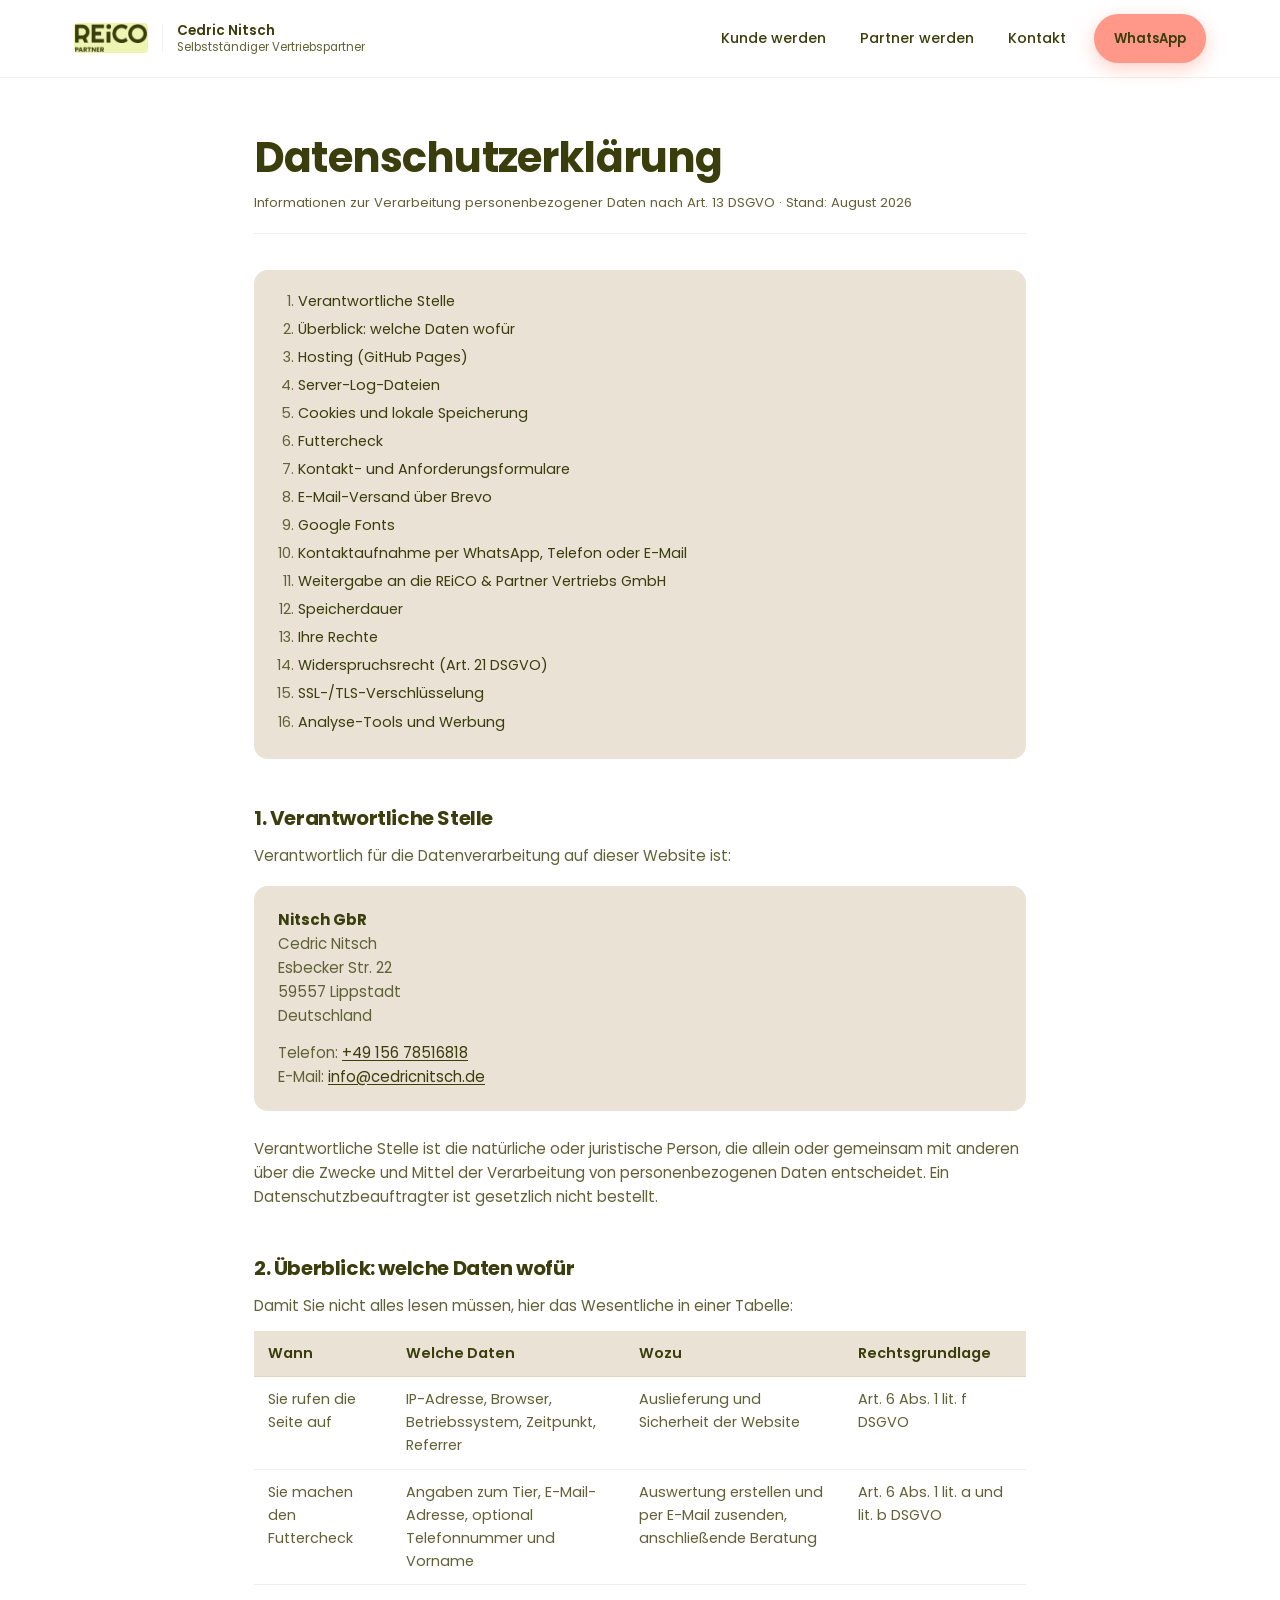
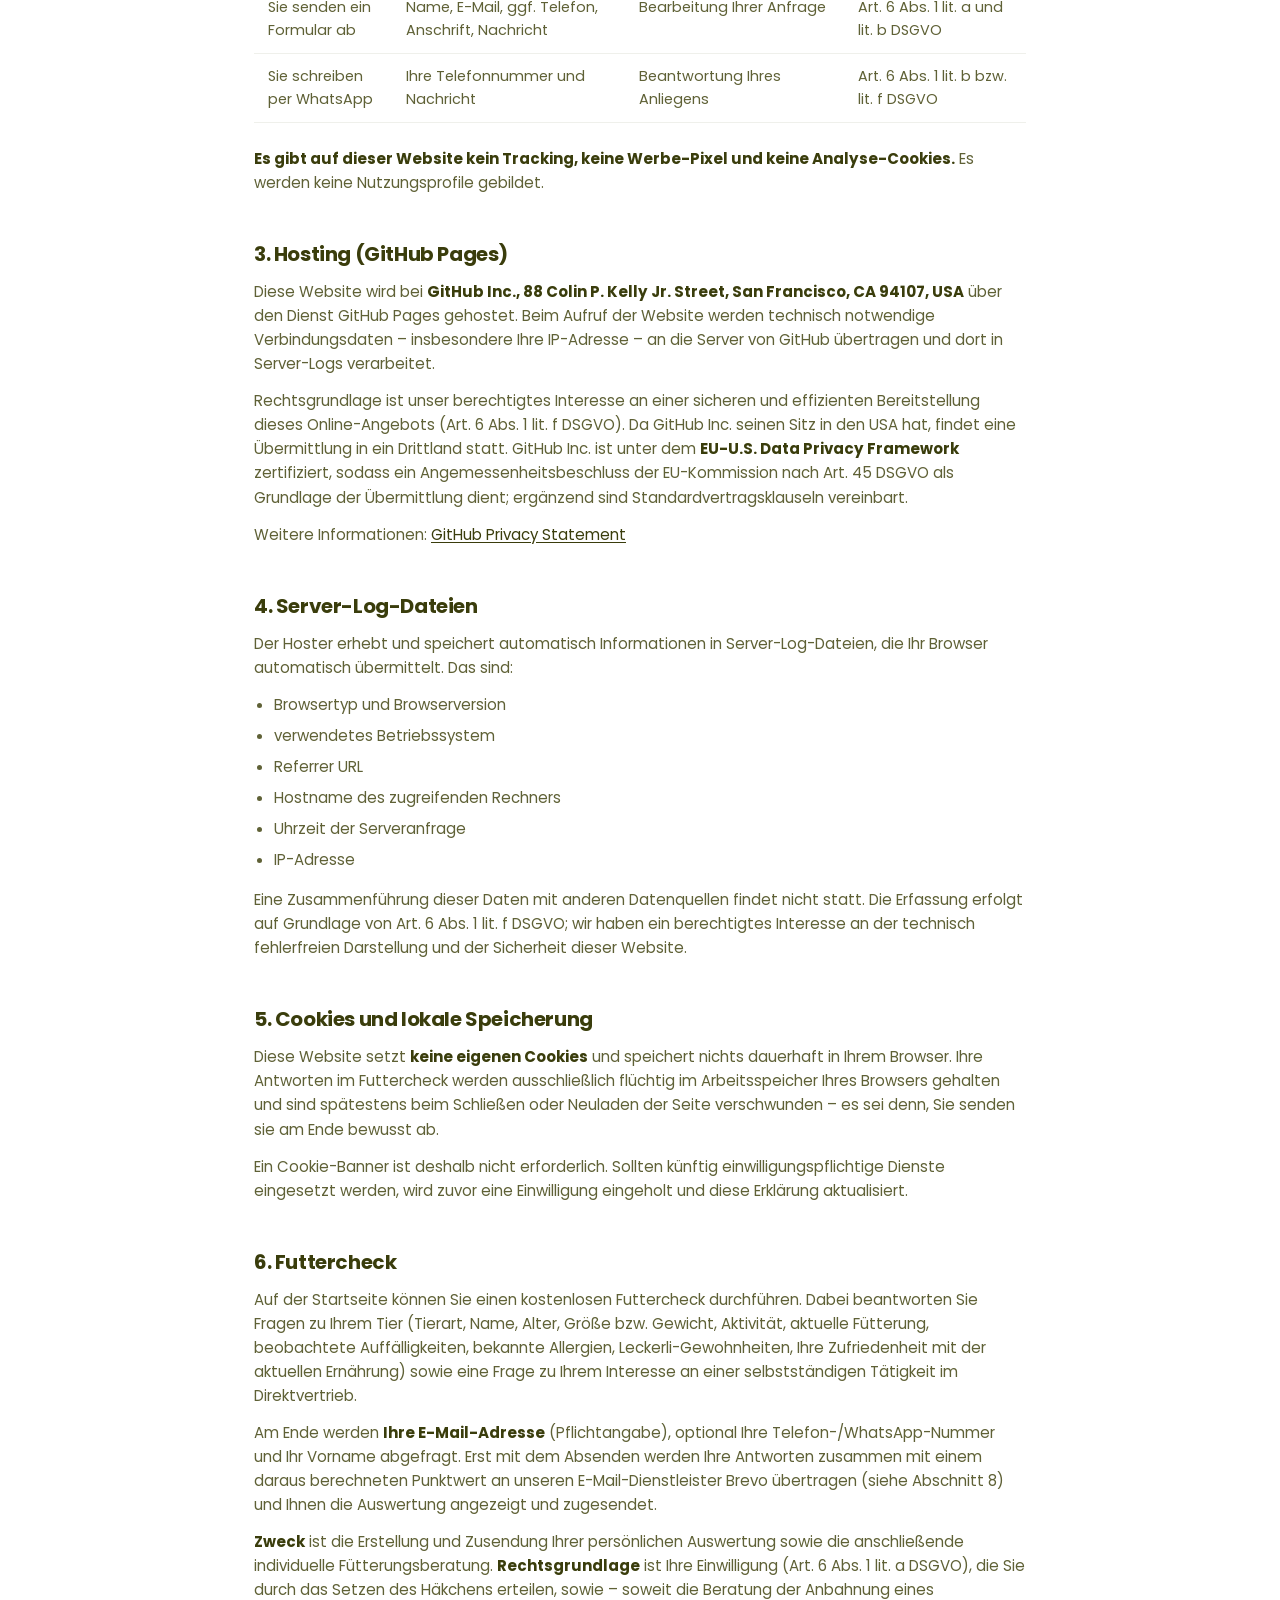
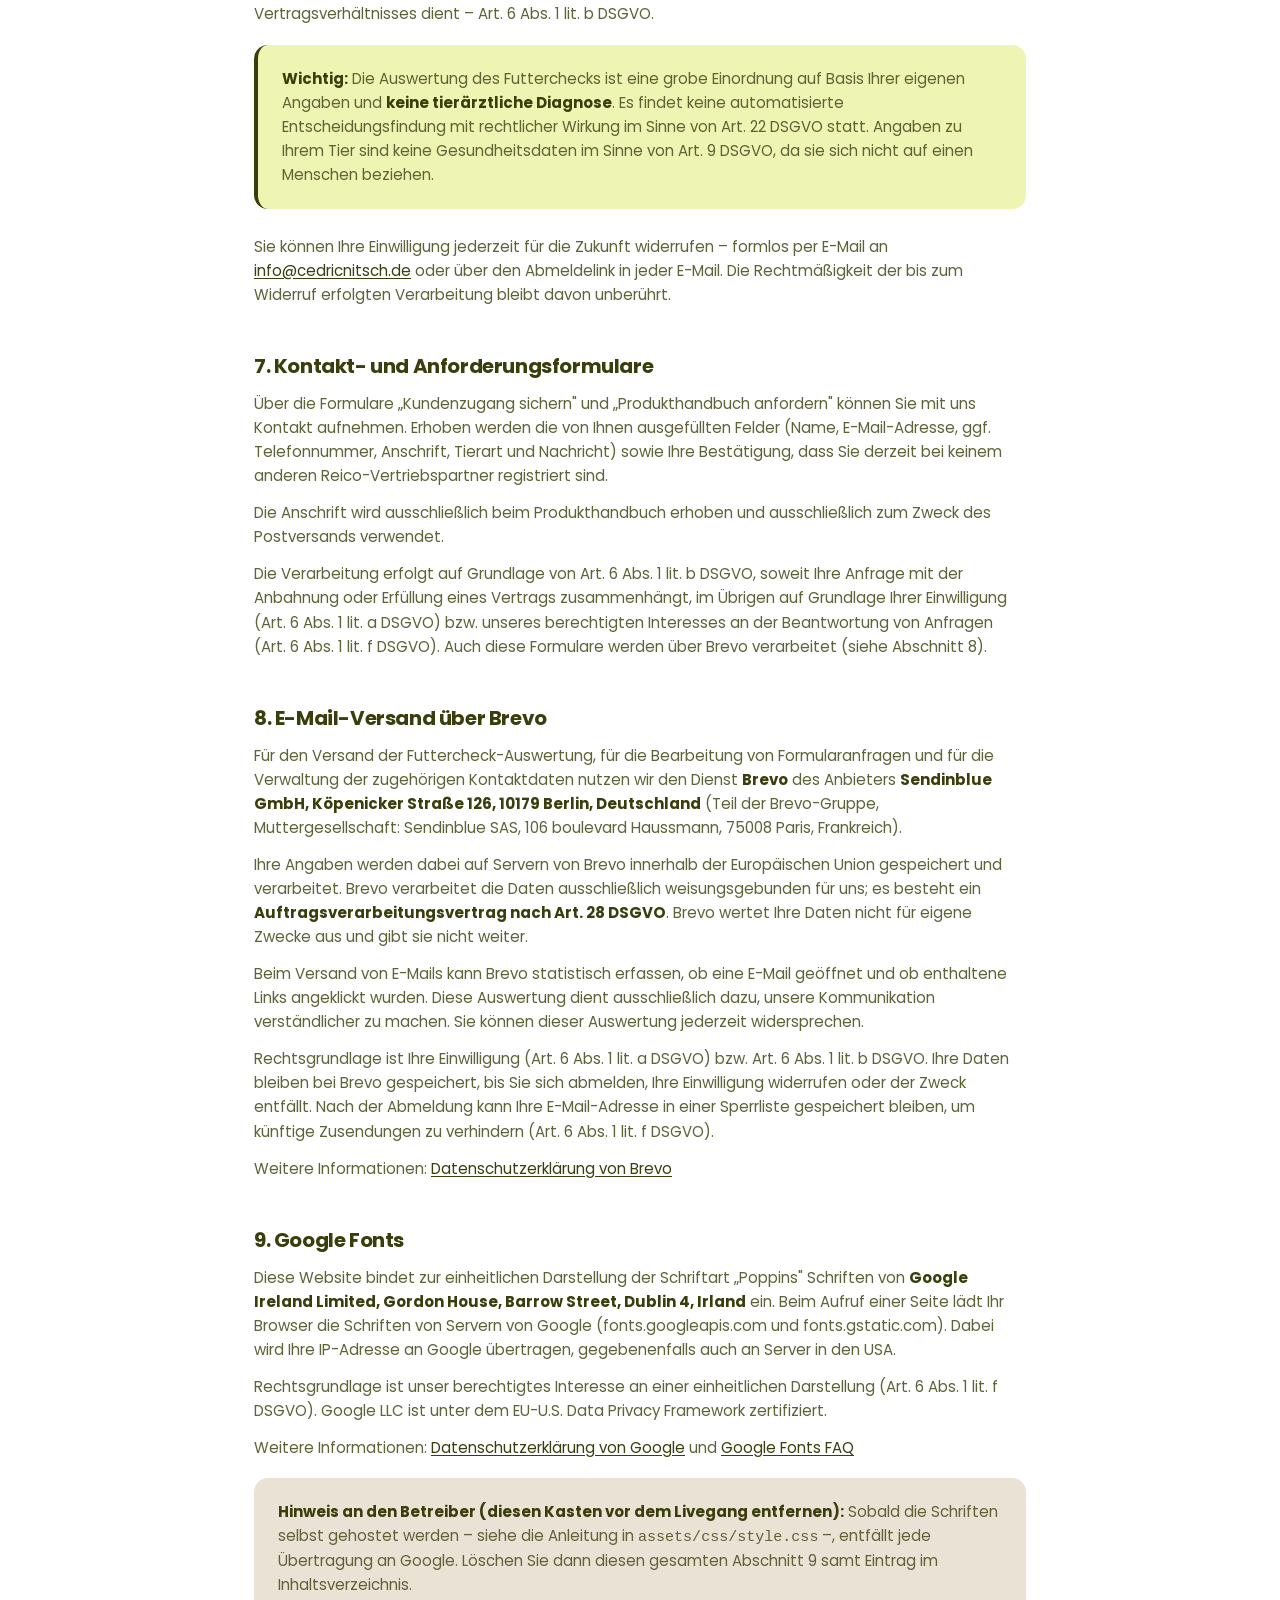
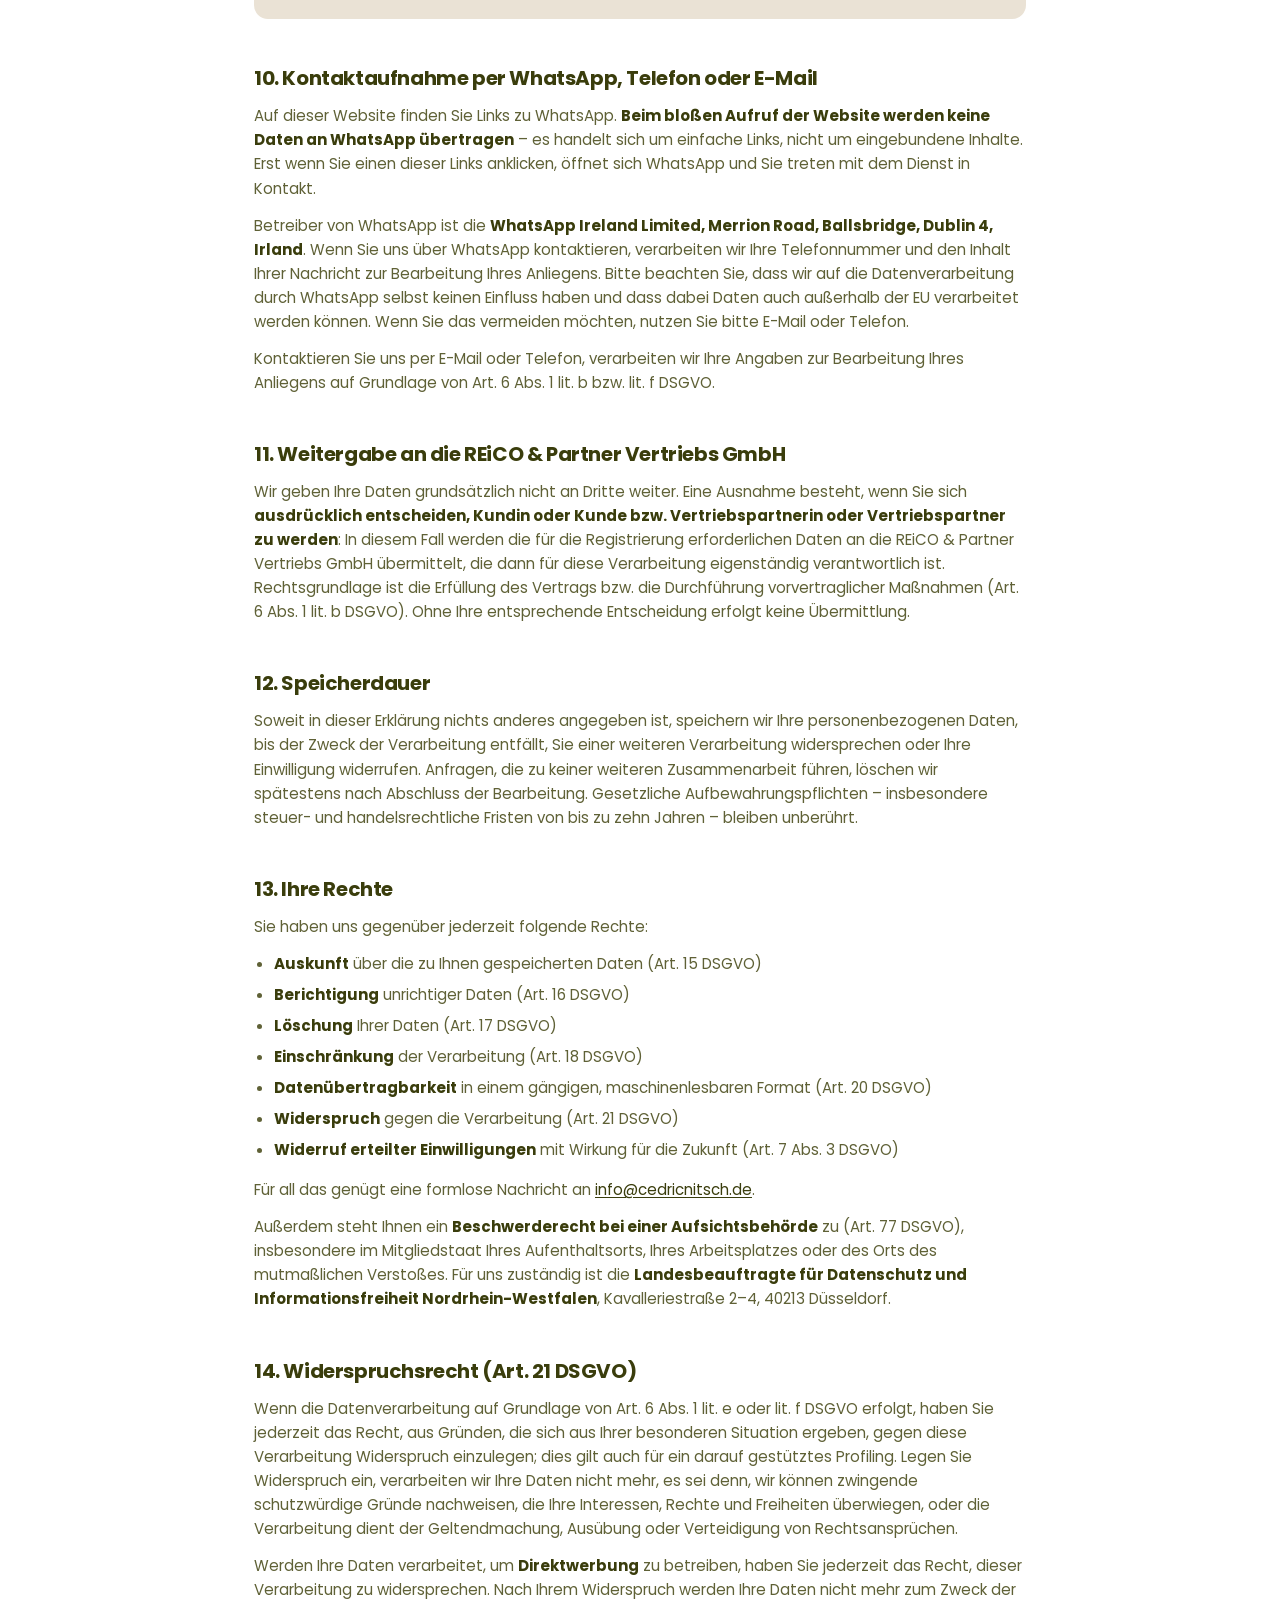
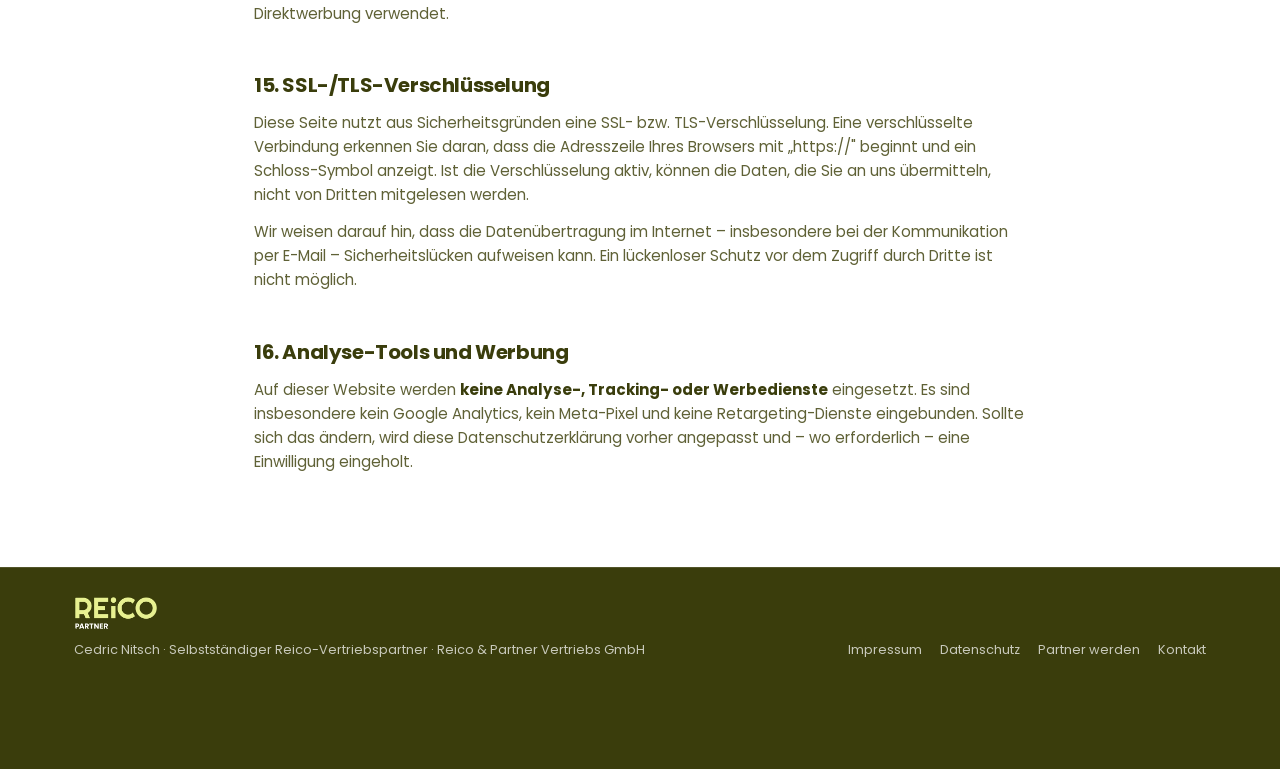
==== datenschutz.html @ c8c74ecc "feat: Website v2 – Rechtsseiten, optimierte Bilder, Barrierefreiheit & SEO - Neue Seiten: impressum." ====
<!DOCTYPE html>
<html lang="de">
<head>
<meta charset="UTF-8">
<meta name="viewport" content="width=device-width, initial-scale=1.0">
<title>Datenschutzerklärung | Cedric Nitsch – Selbstständiger REiCO Vertriebspartner</title>
<meta name="description" content="Datenschutzerklärung nach DSGVO für die Website von Cedric Nitsch, selbstständiger Vertriebspartner der REiCO &amp; Partner Vertriebs GmbH.">
<meta name="robots" content="noindex, follow">

<link rel="preconnect" href="https://fonts.googleapis.com">
<link rel="preconnect" href="https://fonts.gstatic.com" crossorigin>
<link href="https://fonts.googleapis.com/css2?family=Poppins:wght@300;400;500;600;700;800&display=swap" rel="stylesheet">
<link rel="stylesheet" href="assets/css/style.css">
</head>
<body>

<header>
  <div class="header-inner wrap">
    <a class="header-brand" href="./" aria-label="Zur Startseite">
      <picture>
        <source srcset="img/signet-light.webp" type="image/webp">
        <img class="vp-signet-sm" src="img/signet-light.png" width="327" height="132" alt="REiCO Partner">
      </picture>
      <span class="divider"></span>
      <span class="vp-label"><strong>Cedric Nitsch</strong>Selbstständiger Vertriebspartner</span>
    </a>

    <button class="nav-toggle" id="navToggle" aria-label="Menü öffnen" aria-expanded="false" aria-controls="mainNav">
      <span></span><span></span><span></span>
    </button>

    <nav class="main-nav" id="mainNav">
      <a href="index.html#kontakt" class="nav-link">Kunde werden</a>
      <a href="partner.html" class="nav-link">Partner werden</a>
      <a href="index.html#kontakt" class="nav-link">Kontakt</a>
      <a href="https://wa.me/4915678516818" target="_blank" rel="noopener" class="btn btn-primary btn-small nav-cta">WhatsApp</a>
    </nav>
  </div>
</header>

<section class="legal">
  <div class="wrap legal-inner">

    <h1>Datenschutzerklärung</h1>
    <p class="updated">Informationen zur Verarbeitung personenbezogener Daten nach Art. 13 DSGVO · Stand: August 2026</p>

    <div class="legal-toc">
      <ol>
        <li><a href="#dse-1">Verantwortliche Stelle</a></li>
        <li><a href="#dse-2">Überblick: welche Daten wofür</a></li>
        <li><a href="#dse-3">Hosting (GitHub Pages)</a></li>
        <li><a href="#dse-4">Server-Log-Dateien</a></li>
        <li><a href="#dse-5">Cookies und lokale Speicherung</a></li>
        <li><a href="#dse-6">Futtercheck</a></li>
        <li><a href="#dse-7">Kontakt- und Anforderungsformulare</a></li>
        <li><a href="#dse-8">E-Mail-Versand über Brevo</a></li>
        <li><a href="#dse-9">Google Fonts</a></li>
        <li><a href="#dse-10">Kontaktaufnahme per WhatsApp, Telefon oder E-Mail</a></li>
        <li><a href="#dse-11">Weitergabe an die REiCO &amp; Partner Vertriebs GmbH</a></li>
        <li><a href="#dse-12">Speicherdauer</a></li>
        <li><a href="#dse-13">Ihre Rechte</a></li>
        <li><a href="#dse-14">Widerspruchsrecht (Art. 21 DSGVO)</a></li>
        <li><a href="#dse-15">SSL-/TLS-Verschlüsselung</a></li>
        <li><a href="#dse-16">Analyse-Tools und Werbung</a></li>
      </ol>
    </div>

    <h2 id="dse-1">1. Verantwortliche Stelle</h2>
    <p>Verantwortlich für die Datenverarbeitung auf dieser Website ist:</p>
    <div class="legal-box">
      <p>
        <strong>Nitsch GbR</strong><br>
        Cedric Nitsch<br>
        Esbecker Str. 22<br>
        59557 Lippstadt<br>
        Deutschland
      </p>
      <p>
        Telefon: <a href="tel:+4915678516818">+49 156 78516818</a><br>
        E-Mail: <a href="mailto:info@cedricnitsch.de">info@cedricnitsch.de</a>
      </p>
    </div>
    <p>
      Verantwortliche Stelle ist die natürliche oder juristische Person, die allein oder
      gemeinsam mit anderen über die Zwecke und Mittel der Verarbeitung von personenbezogenen
      Daten entscheidet. Ein Datenschutzbeauftragter ist gesetzlich nicht bestellt.
    </p>

    <h2 id="dse-2">2. Überblick: welche Daten wofür</h2>
    <p>Damit Sie nicht alles lesen müssen, hier das Wesentliche in einer Tabelle:</p>
    <table class="legal-table">
      <thead>
        <tr><th>Wann</th><th>Welche Daten</th><th>Wozu</th><th>Rechtsgrundlage</th></tr>
      </thead>
      <tbody>
        <tr>
          <td>Sie rufen die Seite auf</td>
          <td>IP-Adresse, Browser, Betriebssystem, Zeitpunkt, Referrer</td>
          <td>Auslieferung und Sicherheit der Website</td>
          <td>Art. 6 Abs. 1 lit. f DSGVO</td>
        </tr>
        <tr>
          <td>Sie machen den Futtercheck</td>
          <td>Angaben zum Tier, E-Mail-Adresse, optional Telefonnummer und Vorname</td>
          <td>Auswertung erstellen und per E-Mail zusenden, anschließende Beratung</td>
          <td>Art. 6 Abs. 1 lit. a und lit. b DSGVO</td>
        </tr>
        <tr>
          <td>Sie senden ein Formular ab</td>
          <td>Name, E-Mail, ggf. Telefon, Anschrift, Nachricht</td>
          <td>Bearbeitung Ihrer Anfrage</td>
          <td>Art. 6 Abs. 1 lit. a und lit. b DSGVO</td>
        </tr>
        <tr>
          <td>Sie schreiben per WhatsApp</td>
          <td>Ihre Telefonnummer und Nachricht</td>
          <td>Beantwortung Ihres Anliegens</td>
          <td>Art. 6 Abs. 1 lit. b bzw. lit. f DSGVO</td>
        </tr>
      </tbody>
    </table>
    <p>
      <strong>Es gibt auf dieser Website kein Tracking, keine Werbe-Pixel und keine
      Analyse-Cookies.</strong> Es werden keine Nutzungsprofile gebildet.
    </p>

    <h2 id="dse-3">3. Hosting (GitHub Pages)</h2>
    <p>
      Diese Website wird bei <strong>GitHub Inc., 88 Colin P. Kelly Jr. Street, San Francisco,
      CA 94107, USA</strong> über den Dienst GitHub Pages gehostet. Beim Aufruf der Website
      werden technisch notwendige Verbindungsdaten – insbesondere Ihre IP-Adresse – an die
      Server von GitHub übertragen und dort in Server-Logs verarbeitet.
    </p>
    <p>
      Rechtsgrundlage ist unser berechtigtes Interesse an einer sicheren und effizienten
      Bereitstellung dieses Online-Angebots (Art. 6 Abs. 1 lit. f DSGVO). Da GitHub Inc. seinen
      Sitz in den USA hat, findet eine Übermittlung in ein Drittland statt. GitHub Inc. ist unter
      dem <strong>EU-U.S. Data Privacy Framework</strong> zertifiziert, sodass ein
      Angemessenheitsbeschluss der EU-Kommission nach Art. 45 DSGVO als Grundlage der
      Übermittlung dient; ergänzend sind Standardvertragsklauseln vereinbart.
    </p>
    <p>
      Weitere Informationen: <a href="https://docs.github.com/en/site-policy/privacy-policies/github-general-privacy-statement" target="_blank" rel="noopener">GitHub Privacy Statement</a>
    </p>

    <h2 id="dse-4">4. Server-Log-Dateien</h2>
    <p>
      Der Hoster erhebt und speichert automatisch Informationen in Server-Log-Dateien, die
      Ihr Browser automatisch übermittelt. Das sind:
    </p>
    <ul>
      <li>Browsertyp und Browserversion</li>
      <li>verwendetes Betriebssystem</li>
      <li>Referrer URL</li>
      <li>Hostname des zugreifenden Rechners</li>
      <li>Uhrzeit der Serveranfrage</li>
      <li>IP-Adresse</li>
    </ul>
    <p>
      Eine Zusammenführung dieser Daten mit anderen Datenquellen findet nicht statt. Die
      Erfassung erfolgt auf Grundlage von Art. 6 Abs. 1 lit. f DSGVO; wir haben ein berechtigtes
      Interesse an der technisch fehlerfreien Darstellung und der Sicherheit dieser Website.
    </p>

    <h2 id="dse-5">5. Cookies und lokale Speicherung</h2>
    <p>
      Diese Website setzt <strong>keine eigenen Cookies</strong> und speichert nichts dauerhaft
      in Ihrem Browser. Ihre Antworten im Futtercheck werden ausschließlich flüchtig im
      Arbeitsspeicher Ihres Browsers gehalten und sind spätestens beim Schließen oder Neuladen
      der Seite verschwunden – es sei denn, Sie senden sie am Ende bewusst ab.
    </p>
    <p>
      Ein Cookie-Banner ist deshalb nicht erforderlich. Sollten künftig einwilligungspflichtige
      Dienste eingesetzt werden, wird zuvor eine Einwilligung eingeholt und diese Erklärung
      aktualisiert.
    </p>

    <h2 id="dse-6">6. Futtercheck</h2>
    <p>
      Auf der Startseite können Sie einen kostenlosen Futtercheck durchführen. Dabei
      beantworten Sie Fragen zu Ihrem Tier (Tierart, Name, Alter, Größe bzw. Gewicht,
      Aktivität, aktuelle Fütterung, beobachtete Auffälligkeiten, bekannte Allergien,
      Leckerli-Gewohnheiten, Ihre Zufriedenheit mit der aktuellen Ernährung) sowie eine Frage
      zu Ihrem Interesse an einer selbstständigen Tätigkeit im Direktvertrieb.
    </p>
    <p>
      Am Ende werden <strong>Ihre E-Mail-Adresse</strong> (Pflichtangabe), optional Ihre
      Telefon-/WhatsApp-Nummer und Ihr Vorname abgefragt. Erst mit dem Absenden werden Ihre
      Antworten zusammen mit einem daraus berechneten Punktwert an unseren
      E-Mail-Dienstleister Brevo übertragen (siehe Abschnitt 8) und Ihnen die Auswertung
      angezeigt und zugesendet.
    </p>
    <p>
      <strong>Zweck</strong> ist die Erstellung und Zusendung Ihrer persönlichen Auswertung
      sowie die anschließende individuelle Fütterungsberatung.
      <strong>Rechtsgrundlage</strong> ist Ihre Einwilligung (Art. 6 Abs. 1 lit. a DSGVO), die
      Sie durch das Setzen des Häkchens erteilen, sowie – soweit die Beratung der Anbahnung
      eines Vertragsverhältnisses dient – Art. 6 Abs. 1 lit. b DSGVO.
    </p>
    <div class="legal-box highlight">
      <p>
        <strong>Wichtig:</strong> Die Auswertung des Futterchecks ist eine grobe Einordnung auf
        Basis Ihrer eigenen Angaben und <strong>keine tierärztliche Diagnose</strong>. Es findet
        keine automatisierte Entscheidungsfindung mit rechtlicher Wirkung im Sinne von
        Art. 22 DSGVO statt. Angaben zu Ihrem Tier sind keine Gesundheitsdaten im Sinne von
        Art. 9 DSGVO, da sie sich nicht auf einen Menschen beziehen.
      </p>
    </div>
    <p>
      Sie können Ihre Einwilligung jederzeit für die Zukunft widerrufen – formlos per E-Mail an
      <a href="mailto:info@cedricnitsch.de">info@cedricnitsch.de</a> oder über den
      Abmeldelink in jeder E-Mail. Die Rechtmäßigkeit der bis zum Widerruf erfolgten
      Verarbeitung bleibt davon unberührt.
    </p>

    <h2 id="dse-7">7. Kontakt- und Anforderungsformulare</h2>
    <p>
      Über die Formulare „Kundenzugang sichern" und „Produkthandbuch anfordern" können Sie
      mit uns Kontakt aufnehmen. Erhoben werden die von Ihnen ausgefüllten Felder (Name,
      E-Mail-Adresse, ggf. Telefonnummer, Anschrift, Tierart und Nachricht) sowie Ihre
      Bestätigung, dass Sie derzeit bei keinem anderen Reico-Vertriebspartner registriert sind.
    </p>
    <p>
      Die Anschrift wird ausschließlich beim Produkthandbuch erhoben und ausschließlich zum
      Zweck des Postversands verwendet.
    </p>
    <p>
      Die Verarbeitung erfolgt auf Grundlage von Art. 6 Abs. 1 lit. b DSGVO, soweit Ihre Anfrage
      mit der Anbahnung oder Erfüllung eines Vertrags zusammenhängt, im Übrigen auf Grundlage
      Ihrer Einwilligung (Art. 6 Abs. 1 lit. a DSGVO) bzw. unseres berechtigten Interesses an der
      Beantwortung von Anfragen (Art. 6 Abs. 1 lit. f DSGVO). Auch diese Formulare werden über
      Brevo verarbeitet (siehe Abschnitt 8).
    </p>

    <h2 id="dse-8">8. E-Mail-Versand über Brevo</h2>
    <p>
      Für den Versand der Futtercheck-Auswertung, für die Bearbeitung von Formularanfragen und
      für die Verwaltung der zugehörigen Kontaktdaten nutzen wir den Dienst
      <strong>Brevo</strong> des Anbieters <strong>Sendinblue GmbH, Köpenicker Straße 126,
      10179 Berlin, Deutschland</strong> (Teil der Brevo-Gruppe, Muttergesellschaft:
      Sendinblue SAS, 106 boulevard Haussmann, 75008 Paris, Frankreich).
    </p>
    <p>
      Ihre Angaben werden dabei auf Servern von Brevo innerhalb der Europäischen Union
      gespeichert und verarbeitet. Brevo verarbeitet die Daten ausschließlich weisungsgebunden
      für uns; es besteht ein <strong>Auftragsverarbeitungsvertrag nach Art. 28 DSGVO</strong>.
      Brevo wertet Ihre Daten nicht für eigene Zwecke aus und gibt sie nicht weiter.
    </p>
    <p>
      Beim Versand von E-Mails kann Brevo statistisch erfassen, ob eine E-Mail geöffnet und ob
      enthaltene Links angeklickt wurden. Diese Auswertung dient ausschließlich dazu, unsere
      Kommunikation verständlicher zu machen. Sie können dieser Auswertung jederzeit
      widersprechen.
    </p>
    <p>
      Rechtsgrundlage ist Ihre Einwilligung (Art. 6 Abs. 1 lit. a DSGVO) bzw. Art. 6 Abs. 1 lit. b
      DSGVO. Ihre Daten bleiben bei Brevo gespeichert, bis Sie sich abmelden, Ihre Einwilligung
      widerrufen oder der Zweck entfällt. Nach der Abmeldung kann Ihre E-Mail-Adresse in einer
      Sperrliste gespeichert bleiben, um künftige Zusendungen zu verhindern
      (Art. 6 Abs. 1 lit. f DSGVO).
    </p>
    <p>
      Weitere Informationen: <a href="https://www.brevo.com/de/legal/privacypolicy/" target="_blank" rel="noopener">Datenschutzerklärung von Brevo</a>
    </p>

    <h2 id="dse-9">9. Google Fonts</h2>
    <p>
      Diese Website bindet zur einheitlichen Darstellung der Schriftart „Poppins" Schriften
      von <strong>Google Ireland Limited, Gordon House, Barrow Street, Dublin 4, Irland</strong>
      ein. Beim Aufruf einer Seite lädt Ihr Browser die Schriften von Servern von Google
      (fonts.googleapis.com und fonts.gstatic.com). Dabei wird Ihre IP-Adresse an Google
      übertragen, gegebenenfalls auch an Server in den USA.
    </p>
    <p>
      Rechtsgrundlage ist unser berechtigtes Interesse an einer einheitlichen Darstellung
      (Art. 6 Abs. 1 lit. f DSGVO). Google LLC ist unter dem EU-U.S. Data Privacy Framework
      zertifiziert.
    </p>
    <p>
      Weitere Informationen: <a href="https://policies.google.com/privacy" target="_blank" rel="noopener">Datenschutzerklärung von Google</a> und
      <a href="https://developers.google.com/fonts/faq" target="_blank" rel="noopener">Google Fonts FAQ</a>
    </p>
    <div class="legal-box">
      <p>
        <strong>Hinweis an den Betreiber (diesen Kasten vor dem Livegang entfernen):</strong>
        Sobald die Schriften selbst gehostet werden – siehe die Anleitung in
        <code>assets/css/style.css</code> –, entfällt jede Übertragung an Google.
        Löschen Sie dann diesen gesamten Abschnitt 9 samt Eintrag im Inhaltsverzeichnis.
      </p>
    </div>

    <h2 id="dse-10">10. Kontaktaufnahme per WhatsApp, Telefon oder E-Mail</h2>
    <p>
      Auf dieser Website finden Sie Links zu WhatsApp. <strong>Beim bloßen Aufruf der Website
      werden keine Daten an WhatsApp übertragen</strong> – es handelt sich um einfache Links,
      nicht um eingebundene Inhalte. Erst wenn Sie einen dieser Links anklicken, öffnet sich
      WhatsApp und Sie treten mit dem Dienst in Kontakt.
    </p>
    <p>
      Betreiber von WhatsApp ist die <strong>WhatsApp Ireland Limited, Merrion Road, Ballsbridge,
      Dublin 4, Irland</strong>. Wenn Sie uns über WhatsApp kontaktieren, verarbeiten wir Ihre
      Telefonnummer und den Inhalt Ihrer Nachricht zur Bearbeitung Ihres Anliegens. Bitte
      beachten Sie, dass wir auf die Datenverarbeitung durch WhatsApp selbst keinen Einfluss
      haben und dass dabei Daten auch außerhalb der EU verarbeitet werden können. Wenn Sie das
      vermeiden möchten, nutzen Sie bitte E-Mail oder Telefon.
    </p>
    <p>
      Kontaktieren Sie uns per E-Mail oder Telefon, verarbeiten wir Ihre Angaben zur Bearbeitung
      Ihres Anliegens auf Grundlage von Art. 6 Abs. 1 lit. b bzw. lit. f DSGVO.
    </p>

    <h2 id="dse-11">11. Weitergabe an die REiCO &amp; Partner Vertriebs GmbH</h2>
    <p>
      Wir geben Ihre Daten grundsätzlich nicht an Dritte weiter. Eine Ausnahme besteht, wenn Sie
      sich <strong>ausdrücklich entscheiden, Kundin oder Kunde bzw. Vertriebspartnerin oder
      Vertriebspartner zu werden</strong>: In diesem Fall werden die für die Registrierung
      erforderlichen Daten an die REiCO &amp; Partner Vertriebs GmbH übermittelt, die dann für
      diese Verarbeitung eigenständig verantwortlich ist. Rechtsgrundlage ist die Erfüllung des
      Vertrags bzw. die Durchführung vorvertraglicher Maßnahmen (Art. 6 Abs. 1 lit. b DSGVO).
      Ohne Ihre entsprechende Entscheidung erfolgt keine Übermittlung.
    </p>

    <h2 id="dse-12">12. Speicherdauer</h2>
    <p>
      Soweit in dieser Erklärung nichts anderes angegeben ist, speichern wir Ihre
      personenbezogenen Daten, bis der Zweck der Verarbeitung entfällt, Sie einer weiteren
      Verarbeitung widersprechen oder Ihre Einwilligung widerrufen. Anfragen, die zu keiner
      weiteren Zusammenarbeit führen, löschen wir spätestens nach Abschluss der Bearbeitung.
      Gesetzliche Aufbewahrungspflichten – insbesondere steuer- und handelsrechtliche Fristen
      von bis zu zehn Jahren – bleiben unberührt.
    </p>

    <h2 id="dse-13">13. Ihre Rechte</h2>
    <p>Sie haben uns gegenüber jederzeit folgende Rechte:</p>
    <ul>
      <li><strong>Auskunft</strong> über die zu Ihnen gespeicherten Daten (Art. 15 DSGVO)</li>
      <li><strong>Berichtigung</strong> unrichtiger Daten (Art. 16 DSGVO)</li>
      <li><strong>Löschung</strong> Ihrer Daten (Art. 17 DSGVO)</li>
      <li><strong>Einschränkung</strong> der Verarbeitung (Art. 18 DSGVO)</li>
      <li><strong>Datenübertragbarkeit</strong> in einem gängigen, maschinenlesbaren Format (Art. 20 DSGVO)</li>
      <li><strong>Widerspruch</strong> gegen die Verarbeitung (Art. 21 DSGVO)</li>
      <li><strong>Widerruf erteilter Einwilligungen</strong> mit Wirkung für die Zukunft (Art. 7 Abs. 3 DSGVO)</li>
    </ul>
    <p>
      Für all das genügt eine formlose Nachricht an
      <a href="mailto:info@cedricnitsch.de">info@cedricnitsch.de</a>.
    </p>
    <p>
      Außerdem steht Ihnen ein <strong>Beschwerderecht bei einer Aufsichtsbehörde</strong> zu
      (Art. 77 DSGVO), insbesondere im Mitgliedstaat Ihres Aufenthaltsorts, Ihres Arbeitsplatzes
      oder des Orts des mutmaßlichen Verstoßes. Für uns zuständig ist die
      <strong>Landesbeauftragte für Datenschutz und Informationsfreiheit Nordrhein-Westfalen</strong>,
      Kavalleriestraße 2–4, 40213 Düsseldorf.
    </p>

    <h2 id="dse-14">14. Widerspruchsrecht (Art. 21 DSGVO)</h2>
    <p>
      Wenn die Datenverarbeitung auf Grundlage von Art. 6 Abs. 1 lit. e oder lit. f DSGVO
      erfolgt, haben Sie jederzeit das Recht, aus Gründen, die sich aus Ihrer besonderen
      Situation ergeben, gegen diese Verarbeitung Widerspruch einzulegen; dies gilt auch für ein
      darauf gestütztes Profiling. Legen Sie Widerspruch ein, verarbeiten wir Ihre Daten nicht
      mehr, es sei denn, wir können zwingende schutzwürdige Gründe nachweisen, die Ihre
      Interessen, Rechte und Freiheiten überwiegen, oder die Verarbeitung dient der
      Geltendmachung, Ausübung oder Verteidigung von Rechtsansprüchen.
    </p>
    <p>
      Werden Ihre Daten verarbeitet, um <strong>Direktwerbung</strong> zu betreiben, haben Sie
      jederzeit das Recht, dieser Verarbeitung zu widersprechen. Nach Ihrem Widerspruch werden
      Ihre Daten nicht mehr zum Zweck der Direktwerbung verwendet.
    </p>

    <h2 id="dse-15">15. SSL-/TLS-Verschlüsselung</h2>
    <p>
      Diese Seite nutzt aus Sicherheitsgründen eine SSL- bzw. TLS-Verschlüsselung. Eine
      verschlüsselte Verbindung erkennen Sie daran, dass die Adresszeile Ihres Browsers mit
      „https://" beginnt und ein Schloss-Symbol anzeigt. Ist die Verschlüsselung aktiv, können
      die Daten, die Sie an uns übermitteln, nicht von Dritten mitgelesen werden.
    </p>
    <p>
      Wir weisen darauf hin, dass die Datenübertragung im Internet – insbesondere bei der
      Kommunikation per E-Mail – Sicherheitslücken aufweisen kann. Ein lückenloser Schutz vor
      dem Zugriff durch Dritte ist nicht möglich.
    </p>

    <h2 id="dse-16">16. Analyse-Tools und Werbung</h2>
    <p>
      Auf dieser Website werden <strong>keine Analyse-, Tracking- oder Werbedienste</strong>
      eingesetzt. Es sind insbesondere kein Google Analytics, kein Meta-Pixel und keine
      Retargeting-Dienste eingebunden. Sollte sich das ändern, wird diese
      Datenschutzerklärung vorher angepasst und – wo erforderlich – eine Einwilligung eingeholt.
    </p>

  </div>
</section>

<footer>
  <div class="wrap">
    <div class="footer-logo">
      <a href="./" aria-label="Zur Startseite"><picture>
        <source srcset="img/signet-dark.webp" type="image/webp">
        <img class="vp-signet" src="img/signet-dark.png" width="327" height="132" alt="REiCO Partner">
      </picture></a>
    </div>
  </div>
  <div class="wrap footer-inner">
    <div>Cedric Nitsch · Selbstständiger Reico-Vertriebspartner · Reico &amp; Partner Vertriebs GmbH</div>
    <div class="footer-links">
      <a href="impressum.html">Impressum</a>
      <a href="datenschutz.html">Datenschutz</a>
      <a href="partner.html">Partner werden</a>
      <a href="index.html#kontakt">Kontakt</a>
    </div>
  </div>
</footer>

<script src="assets/js/nav.js" defer></script>
</body>
</html>
---- assets/css/style.css ----
:root{
    --alge: #3A3D0C;
    --kalk: #EAE2D5;
    --chloro-hell: #EEF5B2;
    --chloro-dunkel: #E7F191;
    --weiss: #FFFFFF;
    --kristall: #FF9888;
    --alge-70: #5F6136;            /* gedaempfter Text, 6.46:1 auf Weiss, 5.03:1 auf Kalk */
    --kristall-text: #A8341C;      /* Korall als TEXTfarbe, 6.62:1 auf Weiss */
    --alge-55: rgba(58,61,12,0.55); /* nur fuer Linien/Deko, nie fuer Text */
    --alge-10: rgba(58,61,12,0.08);
    --radius: 18px;
    --maxw: 1180px;
  }

  *{ box-sizing:border-box; margin:0; padding:0; }

  html{ scroll-behavior:smooth; }

  body{
    font-family:'Poppins', sans-serif;
    color: var(--alge);
    background: var(--weiss);
    line-height:1.6;
    -webkit-font-smoothing:antialiased;
  }

  img{ max-width:100%; display:block; }

  a{ color:inherit; text-decoration:none; }

  .wrap{
    max-width: var(--maxw);
    margin:0 auto;
    padding: 0 24px;
  }

  h1,h2,h3{ font-weight:700; line-height:1.15; letter-spacing:-0.02em; }

  .eyebrow{
    text-transform:uppercase;
    letter-spacing:0.14em;
    font-size:0.72rem;
    font-weight:600;
    color: var(--alge-70);
  }

  /* ---------- HEADER ---------- */
  header{
    position:sticky;
    top:0;
    z-index:50;
    background: rgba(255,255,255,0.92);
    backdrop-filter: blur(8px);
    border-bottom:1px solid var(--alge-10);
  }
  .header-inner{
    display:flex;
    align-items:center;
    justify-content:space-between;
    padding: 14px 24px;
  }
  .logo-mark{
    font-weight:800;
    font-size:1.05rem;
    letter-spacing:0.02em;
    display:flex;
    align-items:center;
    gap:8px;
  }
  .logo-mark .dot{
    width:9px; height:9px; border-radius:50%;
    background: var(--kristall);
    display:inline-block;
  }
  .logo-sub{
    font-size:0.68rem;
    color: var(--alge-70);
    font-weight:400;
    display:block;
  }

  .btn{
    display:inline-flex;
    align-items:center;
    gap:8px;
    padding: 13px 24px;
    border-radius: 999px;
    font-weight:600;
    font-size:0.92rem;
    border:2px solid transparent;
    cursor:pointer;
    transition: transform .15s ease, box-shadow .15s ease;
    white-space:nowrap;
  }
  .btn:active{ transform: scale(0.97); }
  .btn-icon{
    width:18px; height:18px;
    flex-shrink:0;
  }

  .btn-primary{
    background: var(--kristall);
    color: var(--alge);
    box-shadow: 0 6px 18px rgba(255,152,136,0.45);
  }
  .btn-primary:hover{ box-shadow: 0 8px 22px rgba(255,152,136,0.6); transform: translateY(-1px); }
  .btn-outline{
    background:transparent;
    border-color: var(--kristall-text);
    color: var(--kristall-text);
  }
  .btn-outline:hover{ background: var(--kristall); color: var(--alge); }
  .btn-small{ padding: 12px 18px; font-size:0.82rem; min-height:44px; }


  /* ---------- HERO ---------- */
  .hero{
    background: var(--alge);
    color: var(--weiss);
    position:relative;
    overflow:hidden;
    padding: 56px 0 72px;
  }
  .hero::before{
    content:"";
    position:absolute;
    top:-120px; right:-120px;
    width:420px; height:420px;
    border-radius:50%;
    background: radial-gradient(circle, var(--chloro-hell) 0%, transparent 70%);
    opacity:0.35;
  }
  .hero-inner{
    position:relative;
    z-index:2;
    display:grid;
    gap:36px;
  }
  @media(min-width:900px){
    .hero-inner{ grid-template-columns: 1.15fr 0.85fr; align-items:center; gap:56px; }
  }
  .hero-badge{
    display:inline-flex;
    align-items:center;
    gap:8px;
    background: rgba(255,255,255,0.1);
    border:1px solid rgba(255,255,255,0.25);
    padding: 7px 16px;
    border-radius:999px;
    font-size:0.78rem;
    font-weight:500;
    margin-bottom:22px;
  }
  .hero h1{
    font-size: clamp(2.1rem, 5.2vw, 3.4rem);
    color: var(--weiss);
    margin-bottom:20px;
  }
  .hero h1 em{
    font-style:normal;
    color: var(--chloro-dunkel);
  }
  .hero p.lead{
    font-size: clamp(1rem, 2vw, 1.2rem);
    color: rgba(255,255,255,0.88);
    max-width: 46ch;
    margin-bottom:32px;
    font-weight:300;
  }
  .hero-ctas{
    display:flex;
    flex-wrap:wrap;
    gap:14px;
    margin-bottom:26px;
  }
  .hero-ctas .btn-outline{
    border-color: rgba(255,255,255,0.5);
    color: var(--weiss);
  }
  .hero-ctas .btn-outline:hover{ background: rgba(255,255,255,0.12); color:var(--weiss); }

  .trustline{
    font-size:0.85rem;
    color: rgba(255,255,255,0.75);
    display:flex;
    align-items:center;
    gap:10px;
    flex-wrap:wrap;
  }
  .trustline .sep{ opacity:0.5; }

  .hero-visual{
    position:relative;
  }
  .hero-photo-frame{
    aspect-ratio: 4/5;
    background: var(--chloro-hell);
    border-radius: var(--radius);
    display:flex;
    align-items:center;
    justify-content:center;
    color: var(--alge);
    font-size:0.85rem;
    text-align:center;
    padding:0;
    position:relative;
    overflow:hidden;
    border: 6px solid rgba(255,255,255,0.15);
  }
  .hero-photo-frame span{ opacity:0.55; padding:24px; }
  .hero-photo-img{ width:100%; height:100%; object-fit:cover; display:block; }

  /* ---------- SECTION GENERIC ---------- */
  section{ padding: 72px 0; }
  .section-head{
    max-width: 640px;
    margin-bottom:44px;
  }
  .section-head h2{
    font-size: clamp(1.6rem, 3.4vw, 2.3rem);
    margin-top:10px;
  }
  .section-head p{
    margin-top:14px;
    color: var(--alge-70);
    font-size:1.02rem;
  }

  /* ---------- ABLAUF / TIMELINE ---------- */
  .ablauf{ background: var(--kalk); }
  .steps{
    display:grid;
    gap:20px;
  }
  @media(min-width:800px){
    .steps{ grid-template-columns: repeat(3, 1fr); gap:28px; }
  }
  .step{
    background: var(--weiss);
    border-radius: var(--radius);
    padding:32px 26px;
    position:relative;
  }
  .step-num{
    width:44px; height:44px;
    border-radius:50%;
    background: var(--alge);
    color: var(--weiss);
    display:flex; align-items:center; justify-content:center;
    font-weight:700;
    margin-bottom:18px;
    font-size:1.05rem;
  }
  .step h3{ font-size:1.08rem; margin-bottom:10px; }
  .step p{ font-size:0.92rem; color: var(--alge-70); }
  .steps-connector{
    display:none;
  }
  @media(min-width:800px){
    .step:not(:last-child)::after{
      content:"→";
      position:absolute;
      right:-26px;
      top:32px;
      font-size:1.3rem;
      color: var(--alge-70);
    }
  }
  .ablauf-note{
    margin-top:28px;
    font-size:0.9rem;
    color: var(--alge-70);
    max-width: 60ch;
  }

  /* ---------- QUIZ ---------- */
  .quiz{
    background: var(--weiss);
  }
  .quiz-card{
    background: var(--alge);
    color: var(--weiss);
    border-radius: 24px;
    padding: 40px 24px;
  }
  @media(min-width:700px){ .quiz-card{ padding: 52px 48px; } }
  .quiz-card .eyebrow{ color: var(--chloro-dunkel); }
  .quiz-card h2{ color: var(--weiss); font-size: clamp(1.5rem, 3vw, 2rem); margin: 10px 0 8px; }
  .quiz-card p.lead{ color: rgba(255,255,255,0.75); max-width:56ch; margin-bottom:30px; font-size:0.98rem; }

  .quiz-options{
    display:grid;
    gap:12px;
    grid-template-columns: 1fr;
    margin-bottom:26px;
  }
  @media(min-width:640px){
    .quiz-options{ grid-template-columns: 1fr 1fr; }
  }
  .quiz-option{
    background: rgba(255,255,255,0.06);
    border:1.5px solid rgba(255,255,255,0.22);
    border-radius:14px;
    padding:18px 20px;
    text-align:left;
    cursor:pointer;
    color: var(--weiss);
    font-family:inherit;
    font-size:0.96rem;
    font-weight:500;
    display:flex;
    align-items:center;
    justify-content:space-between;
    gap:12px;
    transition: background .15s ease, border-color .15s ease, transform .1s ease;
  }
  .quiz-option:hover{
    background: rgba(255,255,255,0.14);
    border-color: var(--chloro-dunkel);
  }
  .quiz-option.active{
    background: var(--kristall);
    color: var(--alge);
    border-color: var(--kristall);
  }
  .quiz-option .arrow{ opacity:0.6; font-size:1.1rem; }

  .quiz-result{
    display:none;
    background: rgba(255,255,255,0.08);
    border-radius:14px;
    padding:22px 24px;
    margin-top:8px;
  }
  .quiz-result.show{ display:block; }
  .quiz-result p{ font-size:0.9rem; color: rgba(255,255,255,0.78); margin-bottom:14px; }
  .quiz-result .btn-primary{ width:100%; justify-content:center; }
  @media(min-width:520px){ .quiz-result .btn-primary{ width:auto; } }

  /* ---------- THEMEN ---------- */
  .themen{ background: var(--kalk); }
  .theme-grid{
    display:grid;
    gap:18px;
    grid-template-columns: 1fr;
  }
  @media(min-width:640px){ .theme-grid{ grid-template-columns: 1fr 1fr; } }
  .theme-card{
    background: var(--weiss);
    border-radius:16px;
    padding:26px 24px;
    border-left: 4px solid var(--chloro-dunkel);
  }
  .theme-card h3{ font-size:1.02rem; margin-bottom:8px; }
  .theme-card p{ font-size:0.9rem; color: var(--alge-70); }
  .themen-disclaimer{
    margin-top:24px;
    font-size:0.82rem;
    color: var(--alge-70);
    font-style:italic;
  }

  /* ---------- ÜBER MICH ---------- */
  .about{ background: var(--weiss); }
  .about-inner{
    display:grid;
    gap:36px;
    align-items:center;
  }
  @media(min-width:860px){
    .about-inner{ grid-template-columns: 0.8fr 1.2fr; gap:56px; }
  }
  .about-photo{
    aspect-ratio: 1/1;
    background: var(--chloro-hell);
    border-radius: var(--radius);
    display:flex;
    align-items:center;
    justify-content:center;
    text-align:center;
    padding:0;
    color: var(--alge-70);
    font-size:0.85rem;
    overflow:hidden;
  }
  .about-photo-img{ width:100%; height:100%; object-fit:cover; display:block; }
  .about-text h2{ font-size: clamp(1.5rem, 3vw, 2rem); margin-bottom:16px; }
  .about-text p{ margin-bottom:14px; color: var(--alge-70); }
  .about-text p strong{ color: var(--alge); }
  .about-badges{
    display:flex;
    gap:14px;
    flex-wrap:wrap;
    margin-top:22px;
  }
  .about-badge{
    background: var(--kalk);
    padding:10px 16px;
    border-radius:999px;
    font-size:0.82rem;
    font-weight:500;
  }

  /* ---------- KONTAKT ---------- */
  .kontakt{
    background: var(--alge);
    color: var(--weiss);
  }
  .kontakt .section-head p{ color: rgba(255,255,255,0.7); }
  .kontakt-grid{
    display:grid;
    gap:16px;
    grid-template-columns: 1fr;
  }
  @media(min-width:760px){ .kontakt-grid{ grid-template-columns: repeat(3, 1fr); } }
  .kontakt-card{
    background: rgba(255,255,255,0.07);
    border:1px solid rgba(255,255,255,0.18);
    border-radius:16px;
    padding:26px 22px;
    display:flex;
    flex-direction:column;
    gap:14px;
  }
  .kontakt-card .icon{
    width:38px; height:38px;
    border-radius:10px;
    background: var(--kristall);
    color: var(--alge);
    display:flex; align-items:center; justify-content:center;
    font-weight:700;
  }
  .kontakt-card h3{ font-size:1rem; }
  .kontakt-card p{ font-size:0.88rem; color: rgba(255,255,255,0.78); }
  .kontakt-card .btn{ margin-top:auto; align-self:flex-start; }

  .kontakt-form{
    margin-top:40px;
    background: rgba(255,255,255,0.06);
    border-radius: var(--radius);
    padding: 32px 26px;
  }
  .kontakt-form h3{ margin-bottom:6px; font-size:1.1rem; }
  .kontakt-form p.hint{ font-size:0.85rem; color: rgba(255,255,255,0.78); margin-bottom:22px; }
  .form-row{ display:grid; gap:16px; margin-bottom:16px; }
  @media(min-width:640px){ .form-row.two{ grid-template-columns: 1fr 1fr; } }
  label{ display:block; font-size:0.8rem; margin-bottom:6px; color: rgba(255,255,255,0.85); }
  input, select, textarea{
    width:100%;
    padding:12px 14px;
    border-radius:10px;
    border:1px solid rgba(255,255,255,0.25);
    background: rgba(255,255,255,0.05);
    color: var(--weiss);
    font-family:inherit;
    font-size:0.92rem;
  }
  input::placeholder, textarea::placeholder{ color: rgba(255,255,255,0.62); }
  textarea{ resize:vertical; min-height:90px; }

  /* ---------- FOOTER ---------- */
  footer{
    background: var(--alge);
    color: rgba(255,255,255,0.72);
    padding: 28px 0 110px;
    font-size:0.8rem;
    border-top:1px solid rgba(255,255,255,0.12);
  }
  .footer-inner{
    display:flex;
    flex-direction:column;
    gap:8px;
  }
  @media(min-width:700px){
    .footer-inner{ flex-direction:row; justify-content:space-between; align-items:center; }
  }
  .footer-links{ display:flex; gap:18px; flex-wrap:wrap; }
  .footer-links a:hover{ color: var(--weiss); }

  /* ---------- STICKY WHATSAPP ---------- */
  .sticky-wa{
    position:fixed;
    bottom:20px;
    right:20px;
    z-index:100;
    display:flex;
    align-items:center;
    gap:10px;
    background: var(--kristall);
    color: var(--alge);
    padding: 15px 22px;
    border-radius:999px;
    font-weight:600;
    font-size:0.9rem;
    box-shadow: 0 10px 30px rgba(58,61,12,0.35);
  }
  .sticky-wa:hover{ transform: translateY(-2px); }
  .sticky-wa .wa-dot{
    width:8px; height:8px; border-radius:50%;
    background: var(--alge);
    animation: pulse 1.8s infinite;
  }
  @keyframes pulse{
    0%{ opacity:1; } 50%{ opacity:0.3; } 100%{ opacity:1; }
  }
  @media(max-width:480px){
    .sticky-wa span.wa-label-full{ display:none; }
  }


  .reico-logo{ height:26px; width:auto; display:block; }
  .reico-logo-lg{ height:44px; width:auto; display:block; }
  .header-brand{ display:flex; align-items:center; gap:14px; text-decoration:none; }
  .header-brand:hover{ opacity:0.82; }
  .header-brand .divider{ width:1px; height:28px; background: var(--alge-10); }
  .header-brand .vp-label{ font-size:0.72rem; line-height:1.3; color: var(--alge-70); }
  .header-brand .vp-label strong{ display:block; color: var(--alge); font-size:0.85rem; font-weight:600; }
  .hero-logo-badge{
    display:inline-flex;
    align-items:center;
    gap:12px;
    background: rgba(255,255,255,0.08);
    border:1px solid rgba(255,255,255,0.2);
    padding:10px 18px 10px 14px;
    border-radius:999px;
    margin-bottom:26px;
  }
  .hero-logo-badge .reico-logo{ height:20px; }
  .hero-logo-badge span{ font-size:0.78rem; color: rgba(255,255,255,0.85); font-weight:500; }
  .warum-reico{ background: var(--weiss); }
  .warum-reico-inner{
    background: var(--chloro-hell);
    border-radius: 28px;
    padding: 48px 28px;
    display:grid;
    gap:32px;
    align-items:center;
  }
  @media(min-width:860px){ .warum-reico-inner{ grid-template-columns: 0.9fr 1.1fr; padding:56px 60px; gap:48px; } }
  .warum-reico-logo{ display:flex; justify-content:flex-start; }
  .warum-reico-logo .reico-logo-lg{ height:56px; }
  .warum-reico-text p{ font-size:1rem; color: var(--alge); margin-bottom:14px; }
  .warum-reico-text p:last-child{ margin-bottom:0; }
  .footer-logo{ margin-bottom:10px; }
  .footer-logo .reico-logo{ height:22px; }


  .lead-form-note{
    font-size:0.8rem;
    color: rgba(255,255,255,0.72);
    margin-top:12px;
  }
  .checkbox-row{
    display:flex;
    align-items:flex-start;
    gap:10px;
    margin: 4px 0 20px;
  }
  .checkbox-row input[type="checkbox"]{
    width:18px; height:18px;
    margin-top:2px;
    accent-color: var(--kristall);
    flex-shrink:0;
  }
  .checkbox-row label{
    margin:0;
    font-size:0.85rem;
    color: rgba(255,255,255,0.8);
    line-height:1.4;
  }
  .form-success{
    display:none;
    background: var(--chloro-hell);
    color: var(--alge);
    border-radius:12px;
    padding:18px 20px;
    font-size:0.92rem;
    font-weight:500;
    margin-top:16px;
  }
  .form-success.show{ display:block; }
  .form-error{
    display:none;
    background: rgba(255,152,136,0.15);
    border:1px solid var(--kristall);
    color: var(--weiss);
    border-radius:12px;
    padding:14px 18px;
    font-size:0.85rem;
    margin-top:14px;
  }
  .form-error.show{ display:block; }

  /* ---------- HANDBUCH (Lead-Magnet) ---------- */
  .handbuch{ background: var(--kalk); }
  .handbuch-inner{
    display:grid;
    gap:36px;
    align-items:center;
  }
  @media(min-width:900px){ .handbuch-inner{ grid-template-columns: 1fr 1fr; gap:56px; } }
  .handbuch-visual{
    background: var(--weiss);
    border-radius: var(--radius);
    padding: 32px 28px;
    text-align:center;
  }
  .handbuch-visual .handbuch-cover{
    width:180px;
    margin:0 auto 20px;
    border-radius:8px;
    box-shadow: 0 14px 34px rgba(58,61,12,0.25);
  }
  .handbuch-visual p{ font-size:0.85rem; color: var(--alge-70); max-width:280px; margin:0 auto; }
  .handbuch-form-card{
    background: var(--alge);
    color: var(--weiss);
    border-radius: var(--radius);
    padding: 32px 26px;
  }
  @media(min-width:600px){ .handbuch-form-card{ padding:40px 36px; } }
  .handbuch-form-card h3{ font-size:1.3rem; margin-bottom:8px; }
  .handbuch-form-card p.hint{ font-size:0.9rem; color: rgba(255,255,255,0.78); margin-bottom:24px; }


  /* ---------- FUTTERCHECK ---------- */
  .fc-progress-wrap{ margin-bottom:28px; }
  .fc-progress-track{
    width:100%;
    height:8px;
    background: rgba(255,255,255,0.15);
    border-radius:999px;
    overflow:hidden;
    margin-bottom:8px;
  }
  .fc-progress-bar{
    height:100%;
    width:0%;
    background: var(--kristall);
    border-radius:999px;
    transition: width .4s ease;
  }
  .fc-progress-toprow{
    display:flex;
    justify-content:space-between;
    align-items:center;
    margin-bottom:8px;
  }
  .fc-progress-label{
    font-size:0.78rem;
    color: rgba(255,255,255,0.75);
  }
  .fc-progress-pct{
    font-size:0.78rem;
    font-weight:700;
    color: var(--kristall);
  }
  .fc-step{ animation: fcFadeIn .35s ease; }
  @keyframes fcFadeIn{ from{ opacity:0; transform: translateY(8px); } to{ opacity:1; transform:none; } }
  .fc-step h2{ color: var(--weiss); font-size: clamp(1.3rem, 2.6vw, 1.8rem); margin-bottom:22px; }
  .fc-choice-grid{
    display:grid;
    gap:12px;
    grid-template-columns: 1fr;
    margin-bottom:26px;
  }
  @media(min-width:640px){ .fc-choice-grid{ grid-template-columns: 1fr 1fr; } }
  .fc-choice{
    background: rgba(255,255,255,0.06);
    border:1.5px solid rgba(255,255,255,0.22);
    border-radius:14px;
    padding:16px 18px;
    text-align:left;
    cursor:pointer;
    color: var(--weiss);
    font-family:inherit;
    font-size:0.95rem;
    font-weight:500;
    transition: background .15s ease, border-color .15s ease;
  }
  .fc-choice:hover{ background: rgba(255,255,255,0.14); border-color: var(--kristall); }
  .fc-choice.selected{ background: var(--kristall); color: var(--alge); border-color: var(--kristall); }
  .fc-text-input{
    width:100%;
    padding:16px 18px;
    border-radius:14px;
    border:1.5px solid rgba(255,255,255,0.25);
    background: rgba(255,255,255,0.06);
    color: var(--weiss);
    font-family:inherit;
    font-size:1rem;
    margin-bottom:26px;
  }
  .fc-text-input::placeholder{ color: rgba(255,255,255,0.62); }
  .fc-nav{ display:flex; justify-content:space-between; align-items:center; gap:12px; }
  .fc-back{
    background:none; border:none; color: rgba(255,255,255,0.75);
    font-family:inherit; font-size:0.85rem; cursor:pointer; padding:10px 4px;
  }
  .fc-back:hover{ color: var(--weiss); }
  .fc-next{ margin-left:auto; }
  .fc-next:disabled{ opacity:0.4; cursor:not-allowed; }
  .fc-hint{ font-size:0.8rem; color: rgba(255,255,255,0.72); margin-top:-14px; margin-bottom:22px; }

  /* Lead-Formular als letzter Schritt */
  .fc-lead-fields{ display:grid; gap:16px; margin-bottom:20px; }
  @media(min-width:600px){ .fc-lead-fields.two{ grid-template-columns: 1fr 1fr; } }
  .fc-lead-fields label{ font-size:0.8rem; color: rgba(255,255,255,0.75); display:block; margin-bottom:6px; }

  /* Ergebnis-Screen */
  .fc-result-head{ display:flex; flex-direction:column; align-items:center; text-align:center; margin-bottom:28px; }
  .fc-score-circle{
    width:150px; height:150px;
    border-radius:50%;
    display:flex; align-items:center; justify-content:center;
    margin-bottom:20px;
    background: conic-gradient(var(--fc-score-color, var(--kristall)) calc(var(--fc-score, 0) * 1%), rgba(255,255,255,0.12) 0);
    transition: background 1.2s ease-out;
  }
  .fc-score-circle-inner{
    width:118px; height:118px;
    border-radius:50%;
    background: var(--alge);
    display:flex; flex-direction:column; align-items:center; justify-content:center;
    color: var(--weiss);
  }
  .fc-score-circle-inner .fc-score-num{ font-size:2rem; font-weight:800; line-height:1; }
  .fc-score-circle-inner .fc-score-max{ font-size:0.75rem; color: rgba(255,255,255,0.72); }
  .fc-result-badge{
    display:inline-flex; align-items:center; gap:8px;
    padding:8px 18px; border-radius:999px;
    font-size:0.85rem; font-weight:600;
    margin-bottom:14px;
  }
  .fc-result-badge.good{ background: var(--chloro-hell); color: var(--alge); }
  .fc-result-badge.mid{ background: var(--kalk); color: var(--alge); }
  .fc-result-badge.low{ background: var(--weiss); color: var(--alge); border:2px solid var(--kristall); }
  .fc-result-head h2{ margin-bottom:8px; }
  .fc-result-head p{ color: rgba(255,255,255,0.75); max-width:48ch; font-size:0.95rem; }
  .fc-result-topics{
    background: rgba(255,255,255,0.06);
    border-radius:14px;
    padding:22px 24px;
    margin-bottom:24px;
  }
  .fc-result-topics h3{ color: var(--weiss); font-size:1rem; margin-bottom:12px; }
  .fc-result-topics ul{ list-style:none; padding:0; margin:0; display:grid; gap:8px; }
  .fc-result-topics li{ color: rgba(255,255,255,0.8); font-size:0.9rem; display:flex; gap:8px; }
  .fc-result-cta{ text-align:center; }
  .fc-result-cta .btn{ width:100%; justify-content:center; }
  @media(min-width:480px){ .fc-result-cta .btn{ width:auto; } }
  .fc-result-note{ font-size:0.8rem; color: rgba(255,255,255,0.72); margin-top:14px; }

  .disclosure-strip{
    background: var(--chloro-hell);
    text-align:center;
    font-size:0.78rem;
    padding:8px 16px;
    color: var(--alge);
  }


/* ============================================================
   NAVIGATION
   ============================================================ */
.header-inner{ gap:16px; }

.main-nav{
  display:flex;
  align-items:center;
  gap:6px;
}
.nav-link{
  padding:12px 14px;
  min-height:44px;
  display:inline-flex;
  align-items:center;
  border-radius:999px;
  font-size:0.88rem;
  font-weight:500;
  color: var(--alge);
  white-space:nowrap;
  transition: background .15s ease;
}
.nav-link:hover{ background: var(--alge-10); }
.nav-link.current{ background: var(--chloro-hell); font-weight:600; }
.nav-cta{ margin-left:8px; }

.nav-toggle{
  display:none;
  flex-direction:column;
  justify-content:center;
  gap:5px;
  width:44px; height:44px;
  padding:0 10px;
  background:none;
  border:none;
  cursor:pointer;
}
.nav-toggle span{
  display:block;
  height:2px;
  width:100%;
  background: var(--alge);
  border-radius:2px;
  transition: transform .25s ease, opacity .2s ease;
}
.nav-toggle[aria-expanded="true"] span:nth-child(1){ transform: translateY(7px) rotate(45deg); }
.nav-toggle[aria-expanded="true"] span:nth-child(2){ opacity:0; }
.nav-toggle[aria-expanded="true"] span:nth-child(3){ transform: translateY(-7px) rotate(-45deg); }

@media(max-width:900px){
  .nav-toggle{ display:flex; }
  .main-nav{
    position:absolute;
    top:100%; left:0; right:0;
    flex-direction:column;
    align-items:stretch;
    gap:4px;
    background: var(--weiss);
    border-bottom:1px solid var(--alge-10);
    box-shadow: 0 14px 30px rgba(58,61,12,0.12);
    padding:14px 20px 20px;
    display:none;
  }
  .main-nav.open{ display:flex; }
  .nav-link{ padding:13px 14px; font-size:0.95rem; }
  .nav-cta{ margin-left:0; margin-top:6px; justify-content:center; }
  .header-brand .vp-label{ display:none; }
  .header-brand .divider{ display:none; }
}
@media(max-width:400px){
  .reico-logo{ height:22px; }
}
header{ position:sticky; }

/* ============================================================
   PARTNER-SEITE
   ============================================================ */
.page-hero{
  background: var(--alge);
  color: var(--weiss);
  padding: 64px 0 72px;
  position:relative;
  overflow:hidden;
}
.page-hero::before{
  content:"";
  position:absolute;
  top:-140px; left:-100px;
  width:420px; height:420px;
  border-radius:50%;
  background: radial-gradient(circle, var(--chloro-hell) 0%, transparent 70%);
  opacity:0.3;
}
.page-hero .wrap{ position:relative; z-index:2; }
.page-hero h1{
  font-size: clamp(2rem, 5vw, 3.1rem);
  color: var(--weiss);
  margin-bottom:20px;
  max-width: 18ch;
}
.page-hero h1 em{ font-style:normal; color: var(--chloro-dunkel); }
.page-hero p.lead{
  font-size: clamp(1rem, 2vw, 1.18rem);
  color: rgba(255,255,255,0.88);
  max-width: 52ch;
  font-weight:300;
  margin-bottom:32px;
}

.honest-grid{
  display:grid;
  gap:18px;
  grid-template-columns:1fr;
}
@media(min-width:760px){ .honest-grid{ grid-template-columns:1fr 1fr; } }
.honest-card{
  background: var(--weiss);
  border-radius:16px;
  padding:26px 24px;
  border-left:4px solid var(--chloro-dunkel);
}
.honest-card.contra{ border-left-color: var(--kristall); }
.honest-card h3{ font-size:1.02rem; margin-bottom:10px; }
.honest-card ul{ list-style:none; padding:0; margin:0; display:grid; gap:9px; }
.honest-card li{ font-size:0.92rem; color: var(--alge-70); display:flex; gap:9px; align-items:flex-start; }
.honest-card li::before{ content:"–"; opacity:0.5; }

.faq-list{ display:grid; gap:12px; max-width:820px; }
.faq-item{
  background: var(--weiss);
  border-radius:14px;
  border:1px solid var(--alge-10);
  overflow:hidden;
}
.faq-q{
  width:100%;
  text-align:left;
  background:none;
  border:none;
  font-family:inherit;
  font-size:1rem;
  font-weight:600;
  color: var(--alge);
  padding:20px 22px;
  cursor:pointer;
  display:flex;
  justify-content:space-between;
  align-items:center;
  gap:16px;
}
.faq-q .chev{ flex-shrink:0; transition: transform .25s ease; opacity:0.55; }
.faq-item.open .faq-q .chev{ transform: rotate(180deg); }
.faq-a{ display:none; padding:0 22px 20px; font-size:0.93rem; color: var(--alge-70); }
.faq-item.open .faq-a{ display:block; }

.partner-cta{ background: var(--alge); color: var(--weiss); }
.partner-cta h2{ color: var(--weiss); }
.partner-cta .section-head p{ color: rgba(255,255,255,0.72); }
.cta-row{ display:flex; flex-wrap:wrap; gap:14px; }

.compliance-note{
  background: var(--kalk);
  padding: 26px 0;
  font-size:0.8rem;
  color: var(--alge-70);
  line-height:1.6;
}

/* ============================================================
   SELBSTGEHOSTETE SCHRIFT (DSGVO)
   ------------------------------------------------------------
   Aktuell wird Poppins von fonts.googleapis.com geladen. Dabei
   wird die IP-Adresse der Besucher an Google in die USA
   uebertragen - das LG Muenchen I hat das 2022 (Az. 3 O 17493/20)
   als DSGVO-Verstoss gewertet und Schadenersatz zugesprochen.

   So stellst du um (ca. 10 Minuten, danach ist das Thema erledigt
   und die Seite laedt sogar schneller):
     1. https://gwfh.mranftl.com/fonts/poppins  oeffnen
     2. Staerken 300, 400, 500, 600, 700, 800 auswaehlen
     3. Charsets: latin + latin-ext
     4. "Download files" -> ZIP entpacken
     5. Alle .woff2-Dateien nach assets/fonts/ legen
     6. In index.html und partner.html die drei <link>-Zeilen zu
        fonts.googleapis.com / fonts.gstatic.com loeschen
     7. Den Block unten von Kommentar befreien (die Zeichen
        Slash-Stern davor und Stern-Slash dahinter entfernen)
     8. In der Datenschutzerklaerung den Abschnitt "Google Fonts"
        loeschen - dann stimmt sie wieder.
   ============================================================ */
/*
@font-face{ font-family:'Poppins'; font-style:normal; font-weight:300; font-display:swap;
  src:url('../fonts/poppins-v22-latin-300.woff2') format('woff2'); }
@font-face{ font-family:'Poppins'; font-style:normal; font-weight:400; font-display:swap;
  src:url('../fonts/poppins-v22-latin-regular.woff2') format('woff2'); }
@font-face{ font-family:'Poppins'; font-style:normal; font-weight:500; font-display:swap;
  src:url('../fonts/poppins-v22-latin-500.woff2') format('woff2'); }
@font-face{ font-family:'Poppins'; font-style:normal; font-weight:600; font-display:swap;
  src:url('../fonts/poppins-v22-latin-600.woff2') format('woff2'); }
@font-face{ font-family:'Poppins'; font-style:normal; font-weight:700; font-display:swap;
  src:url('../fonts/poppins-v22-latin-700.woff2') format('woff2'); }
@font-face{ font-family:'Poppins'; font-style:normal; font-weight:800; font-display:swap;
  src:url('../fonts/poppins-v22-latin-800.woff2') format('woff2'); }
*/

/* ============================================================
   RECHTSTEXTE (Impressum / Datenschutz)
   ============================================================ */
.legal{ background: var(--weiss); padding: 56px 0 80px; }
.legal-inner{ max-width: 820px; }
.legal h1{
  font-size: clamp(1.9rem, 4vw, 2.6rem);
  margin-bottom:10px;
}
.legal .updated{
  font-size:0.82rem;
  color: var(--alge-70);
  margin-bottom:36px;
  padding-bottom:20px;
  border-bottom:1px solid var(--alge-10);
}
.legal h2{
  font-size:1.25rem;
  margin:40px 0 14px;
  padding-top:8px;
}
.legal h3{
  font-size:1rem;
  margin:26px 0 8px;
}
.legal p{ margin-bottom:13px; color: var(--alge-70); font-size:0.94rem; }
.legal p strong, .legal li strong{ color: var(--alge); }
.legal ul{ margin:0 0 16px 0; padding-left:20px; }
.legal li{ margin-bottom:7px; color: var(--alge-70); font-size:0.94rem; }
.legal a{ color: var(--alge); text-decoration:underline; text-underline-offset:2px; }
.legal a:hover{ color: var(--kristall-text); }

.legal-box{
  background: var(--kalk);
  border-radius:14px;
  padding:22px 24px;
  margin: 18px 0 26px;
}
.legal-box p:last-child{ margin-bottom:0; }
.legal-box.highlight{
  background: var(--chloro-hell);
  border-left:4px solid var(--alge);
}
.legal-table{
  width:100%;
  border-collapse:collapse;
  margin: 8px 0 24px;
  font-size:0.9rem;
}
.legal-table th, .legal-table td{
  text-align:left;
  padding:11px 14px;
  border-bottom:1px solid var(--alge-10);
  vertical-align:top;
}
.legal-table th{ font-weight:600; color: var(--alge); background: var(--kalk); }
.legal-table td{ color: var(--alge-70); }
.legal-toc{
  background: var(--kalk);
  border-radius:14px;
  padding:20px 24px;
  margin-bottom:36px;
}
.legal-toc ol{ margin:0; padding-left:20px; }
.legal-toc li{ margin-bottom:5px; font-size:0.9rem; }
.legal-toc a{ text-decoration:none; }
.legal-toc a:hover{ text-decoration:underline; }


/* ============================================================
   VP-SIGNET (statt Firmenlogo, siehe Richtlinien Ziff. 6a)
   ============================================================ */
.vp-signet{ height:34px !important; width:auto; display:block; border-radius:5px; }
.vp-signet-sm{ height:30px !important; width:auto; display:block; border-radius:4px; }
@media(max-width:400px){ .vp-signet-sm{ height:26px !important; } }

/* Im Hero sitzt das Signet auf der Alge-Flaeche und braucht deshalb
   keinen zusaetzlichen Pill-Hintergrund - der wuerde als Kasten sichtbar. */
.hero-logo-badge{
  background: transparent !important;
  border: none !important;
  padding: 0 !important;
  gap: 14px !important;
}
.hero-logo-badge .vp-signet-sm{ height:38px !important; }
.handbuch-cover{ height:auto; }

/* Bilder: Seitenverhaeltnis reservieren, damit beim Laden nichts springt.
   Gilt bewusst nur fuer Inhaltsbilder, nicht fuer Logos/Signets. */
.hero-photo-img, .about-photo-img, .handbuch-cover{ height:auto; }
picture{ display:block; line-height:0; }

/* ============================================================
   VERTRAUENSBELEGE
   ============================================================ */
.proof{ background: var(--weiss); }
.facts-grid{
  display:grid;
  gap:14px;
  grid-template-columns: repeat(2, 1fr);
  margin-bottom:34px;
}
@media(min-width:760px){ .facts-grid{ grid-template-columns: repeat(4, 1fr); } }
.fact{
  background: var(--kalk);
  border-radius:14px;
  padding:22px 18px;
  text-align:center;
}
.fact .num{
  display:block;
  font-size:1.6rem;
  font-weight:800;
  line-height:1.1;
  margin-bottom:6px;
  color: var(--alge);
}
.fact .lbl{ font-size:0.82rem; color: var(--alge-70); }
.facts-source{
  font-size:0.78rem;
  color: var(--alge-70);
  margin-top:-22px;
  margin-bottom:38px;
}

.voices-grid{
  display:grid;
  gap:18px;
  grid-template-columns:1fr;
}
@media(min-width:820px){ .voices-grid{ grid-template-columns: repeat(3, 1fr); } }
.voice{
  background: var(--weiss);
  border:1px solid var(--alge-10);
  border-radius:16px;
  padding:26px 24px;
  display:flex;
  flex-direction:column;
  gap:14px;
}
.voice .quote{
  font-size:0.96rem;
  line-height:1.55;
  color: var(--alge);
}
.voice .who{
  font-size:0.82rem;
  color: var(--alge-70);
  margin-top:auto;
}
.voice .mark{
  font-size:1.8rem;
  line-height:1;
  color: var(--chloro-dunkel);
  font-weight:800;
}
.voice.placeholder{
  border-style:dashed;
  border-color: var(--kristall-text);
  background: rgba(255,152,136,0.06);
}
.voice.placeholder .quote{ color: var(--kristall-text); font-style:italic; }

/* ============================================================
   OPTIONALE FORMULARFELDER
   ============================================================ */
.optional-fields{
  border:1px solid rgba(255,255,255,0.2);
  border-radius:12px;
  padding:0;
  margin: 4px 0 18px;
  overflow:hidden;
}
.optional-fields > summary{
  cursor:pointer;
  padding:14px 18px;
  font-size:0.88rem;
  color: rgba(255,255,255,0.85);
  list-style:none;
  display:flex;
  align-items:center;
  gap:10px;
  min-height:44px;
}
.optional-fields > summary::-webkit-details-marker{ display:none; }
.optional-fields > summary::before{
  content:"+";
  font-weight:700;
  font-size:1.1rem;
  color: var(--kristall);
}
.optional-fields[open] > summary::before{ content:"–"; }
.optional-fields .inner{ padding: 4px 18px 18px; }

.field-note{
  font-size:0.8rem;
  color: rgba(255,255,255,0.72);
  margin-top:-8px;
  margin-bottom:16px;
  line-height:1.5;
}
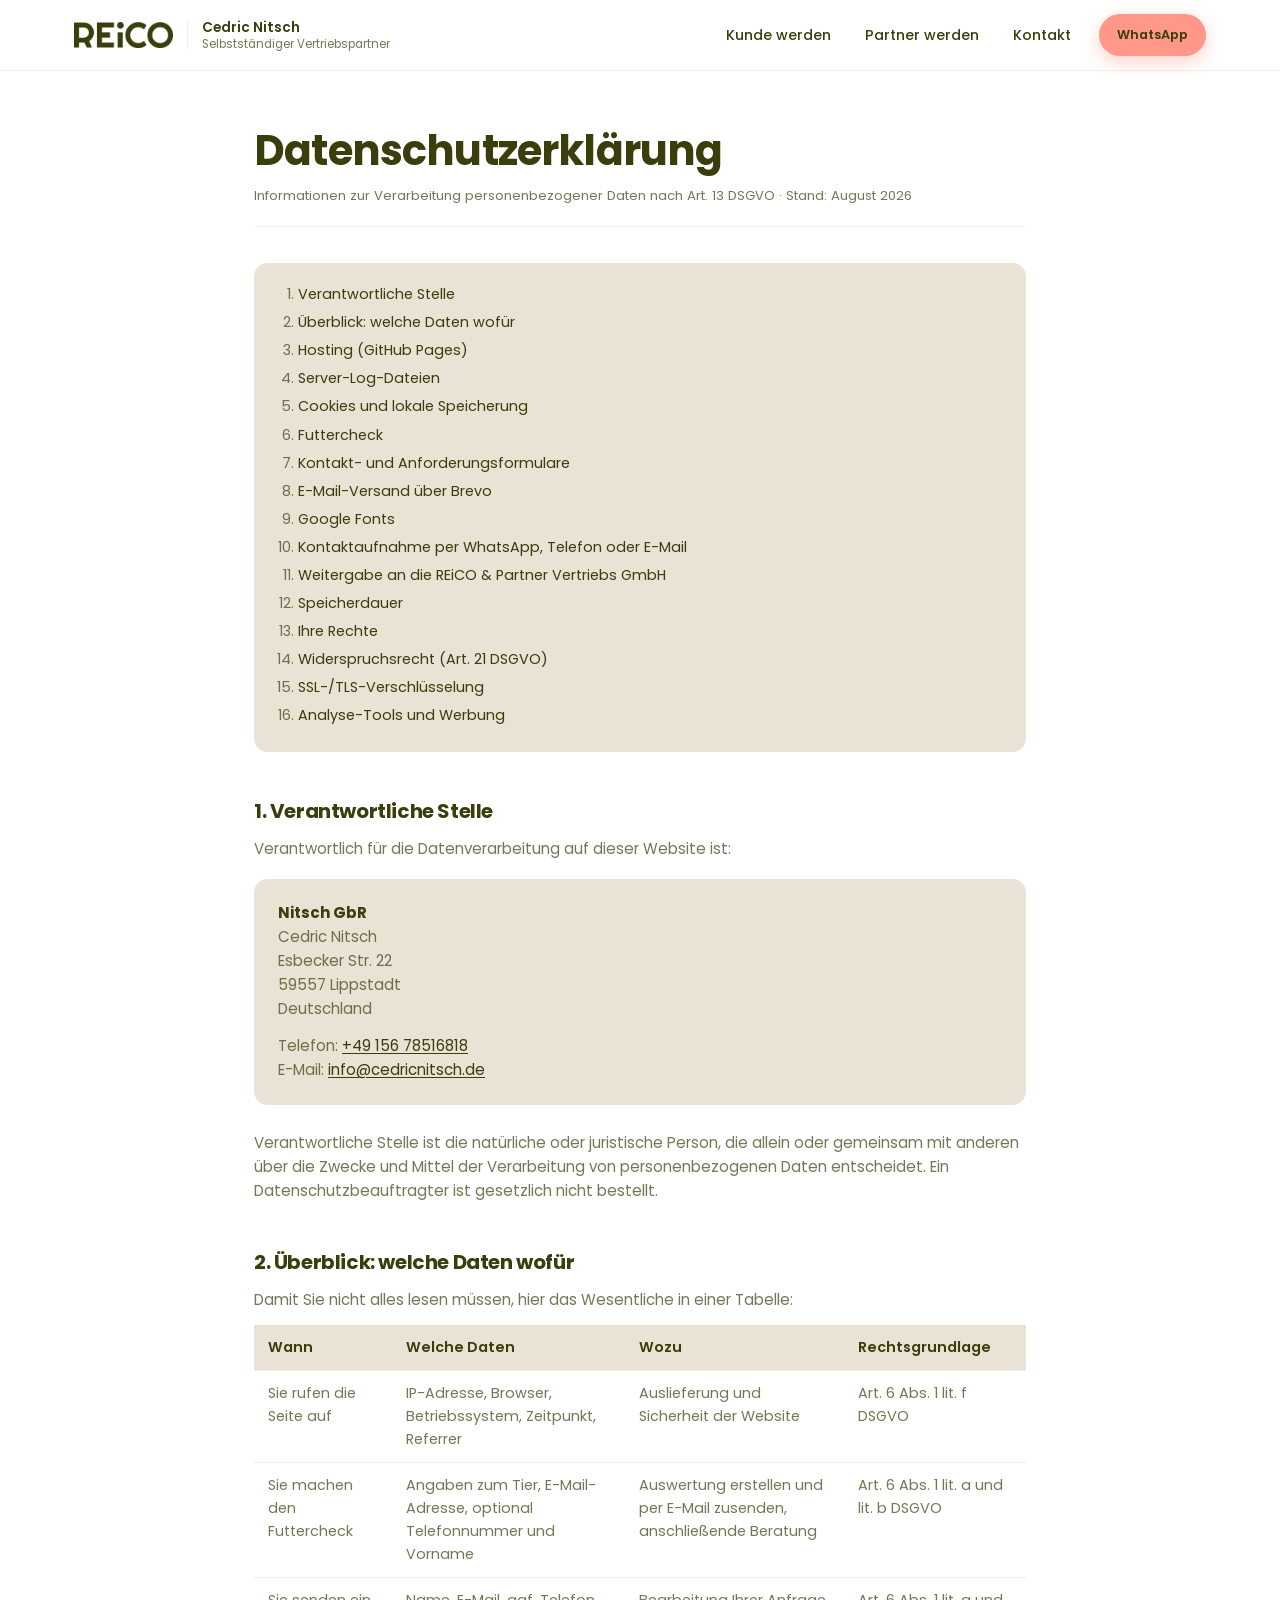
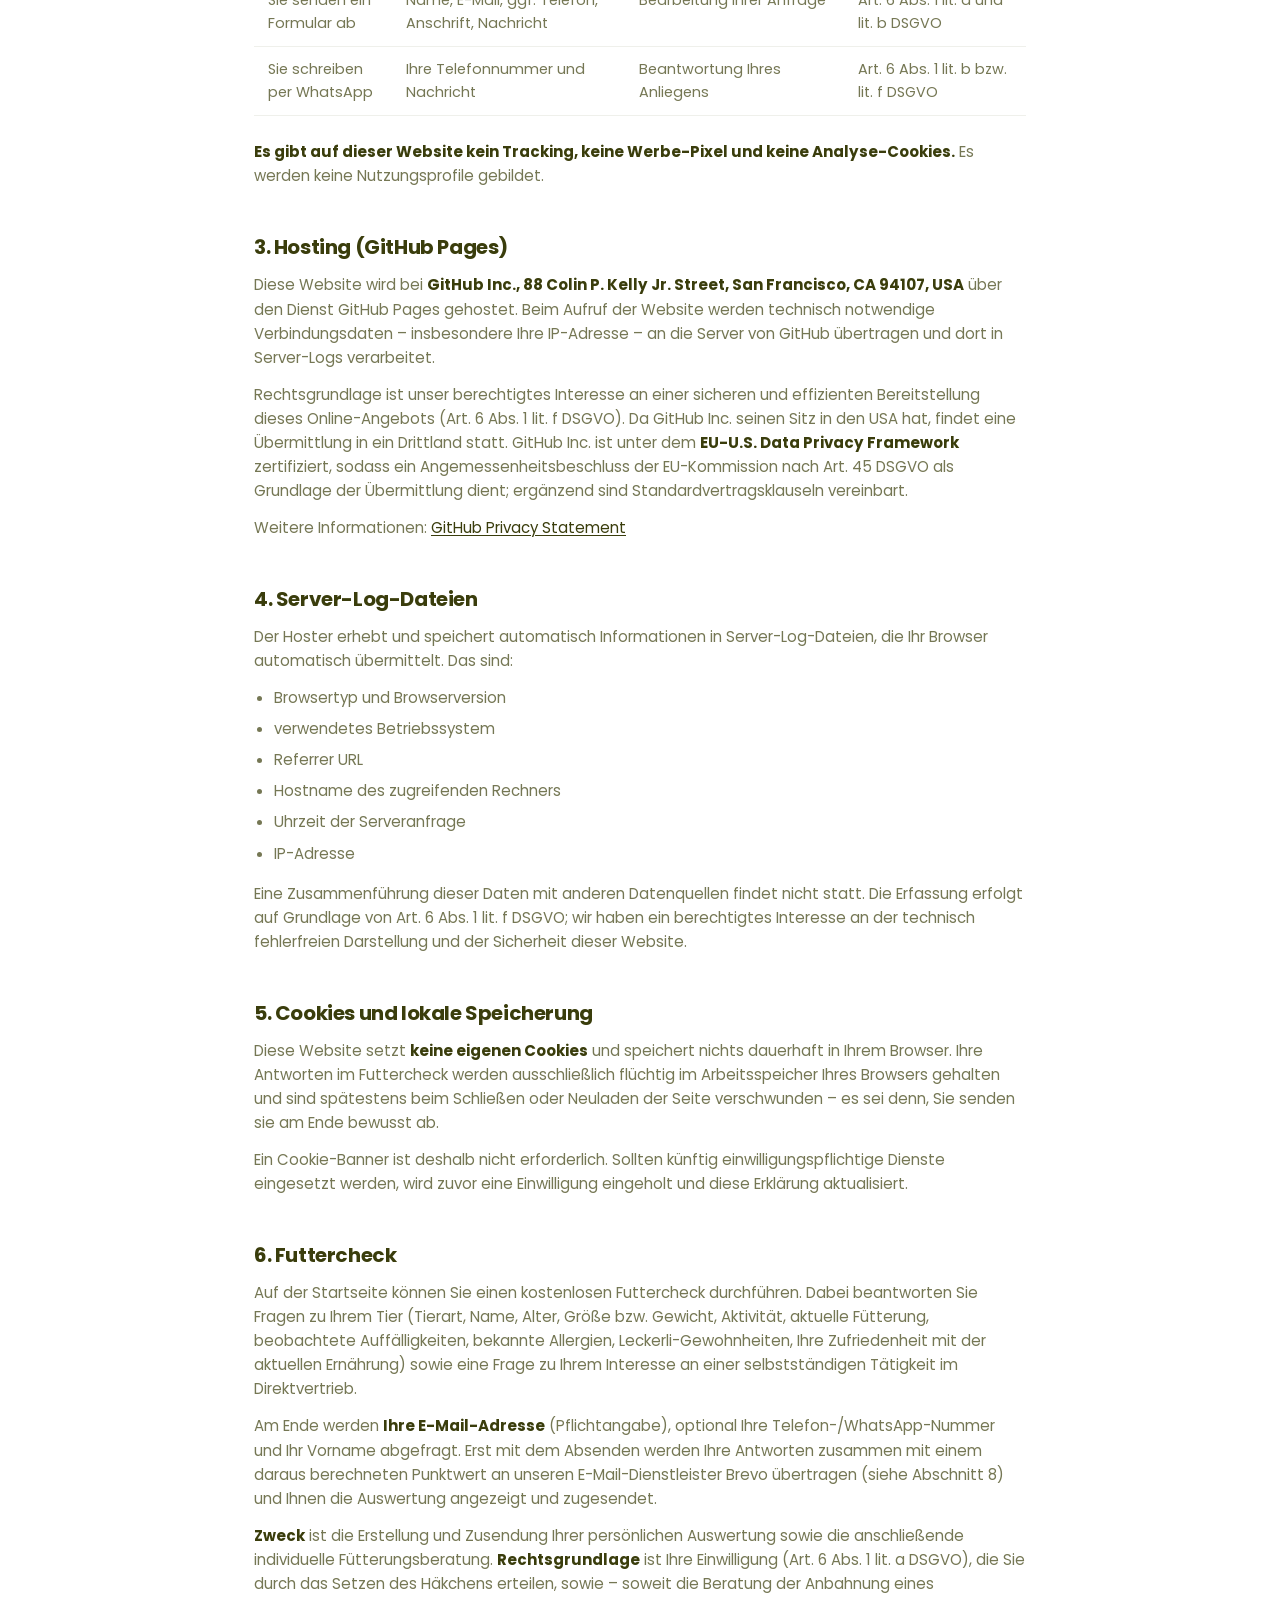
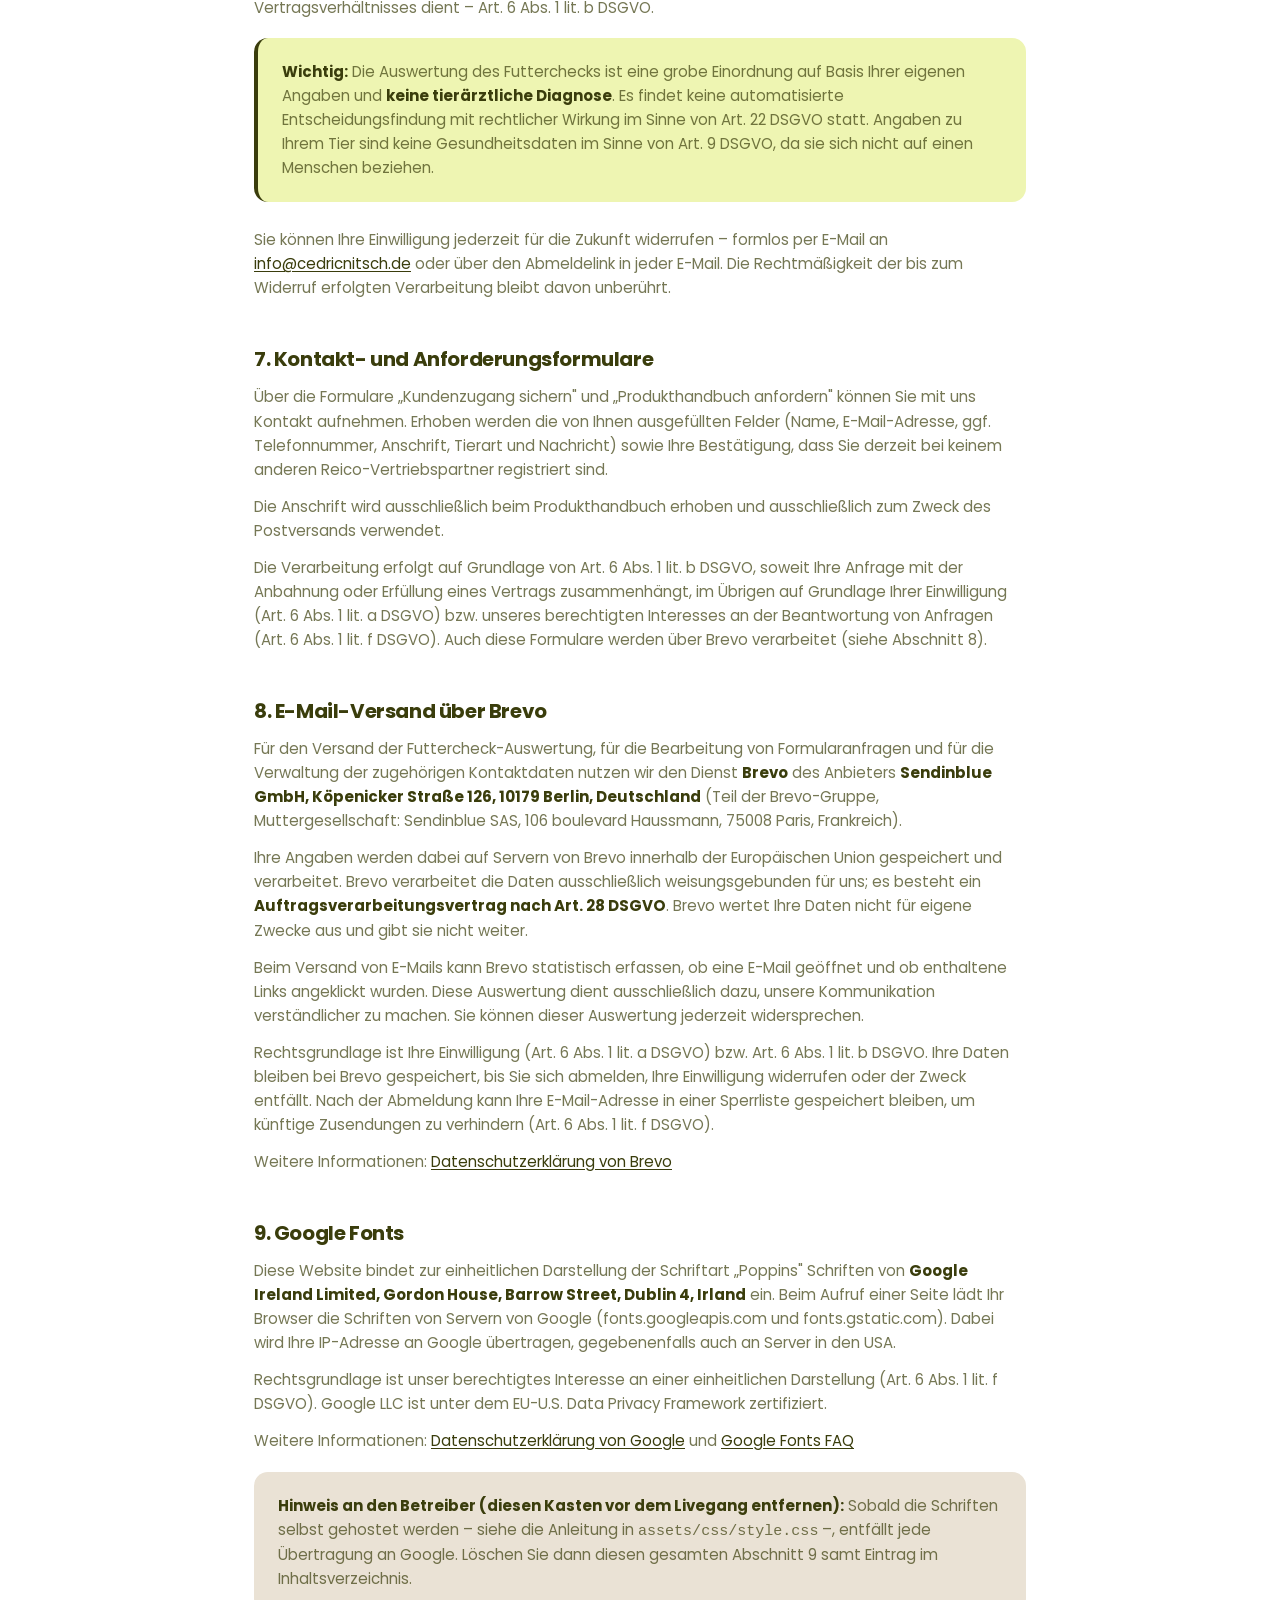
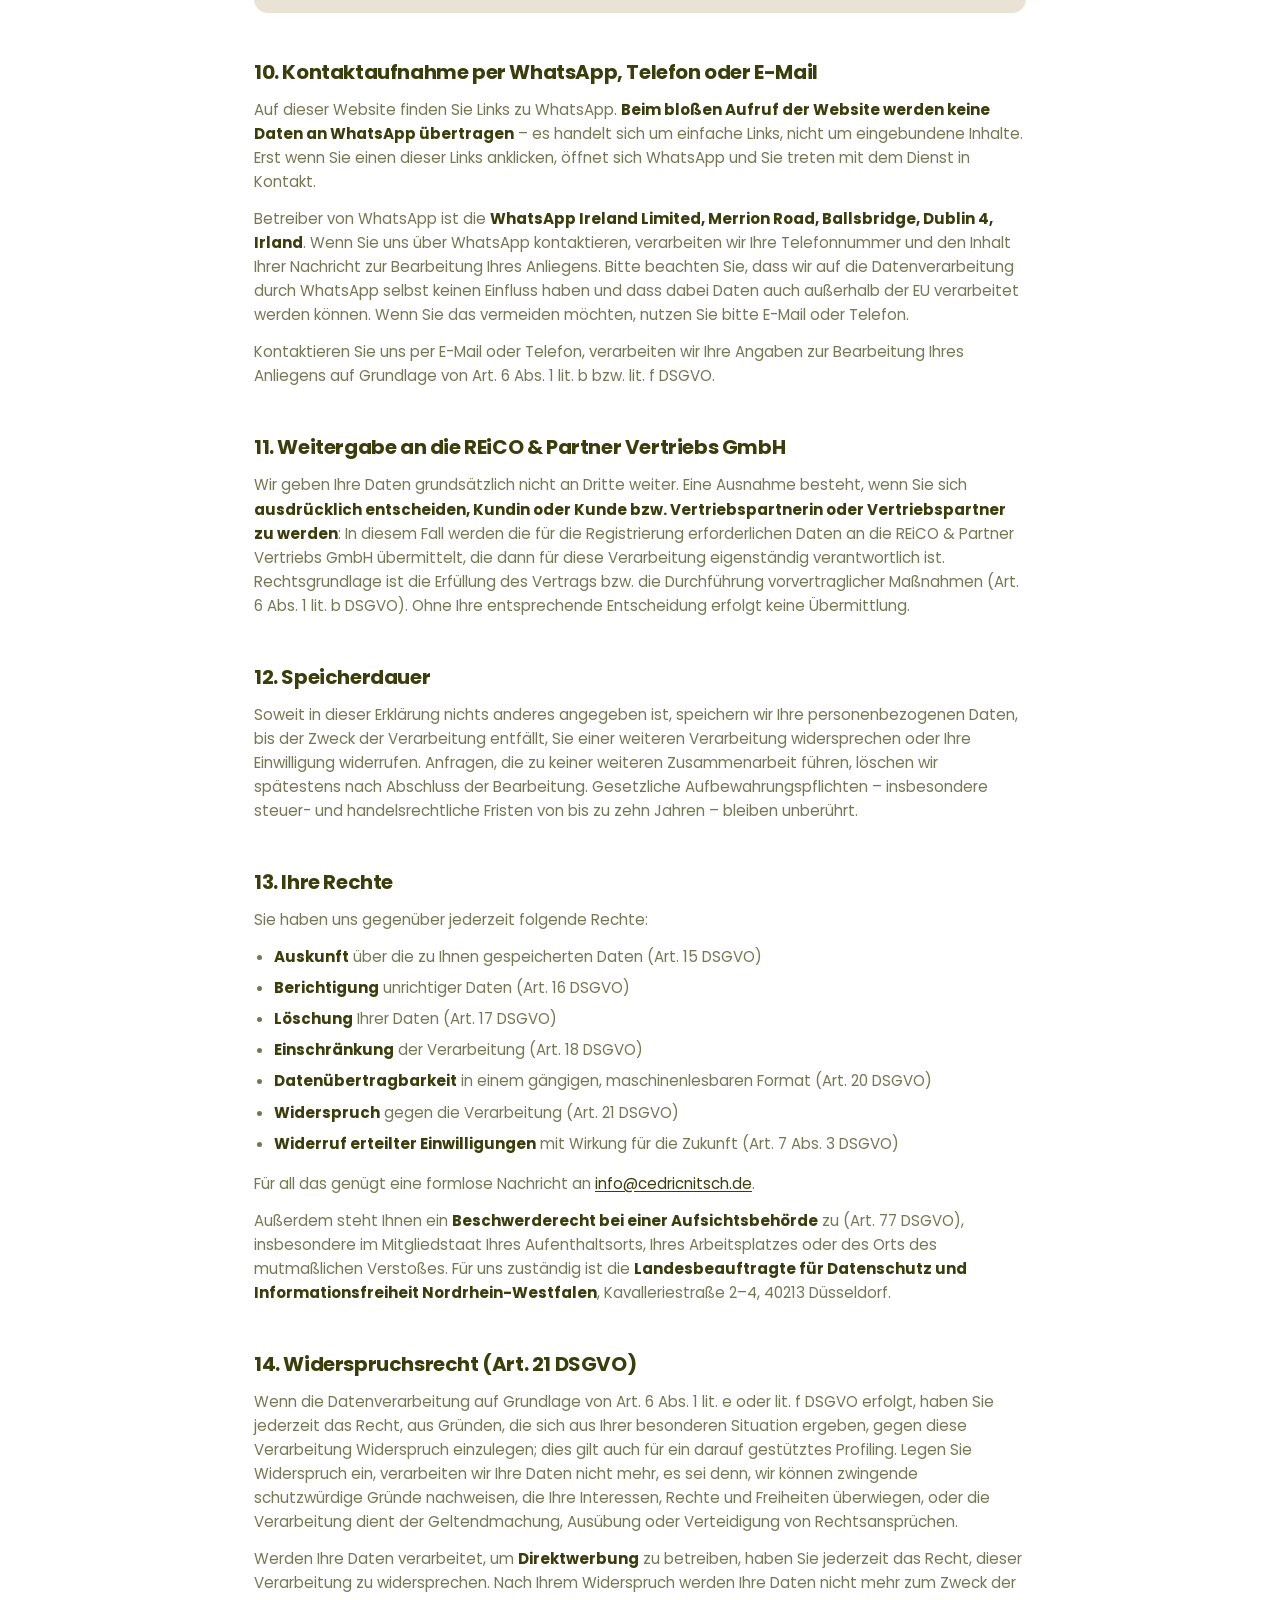
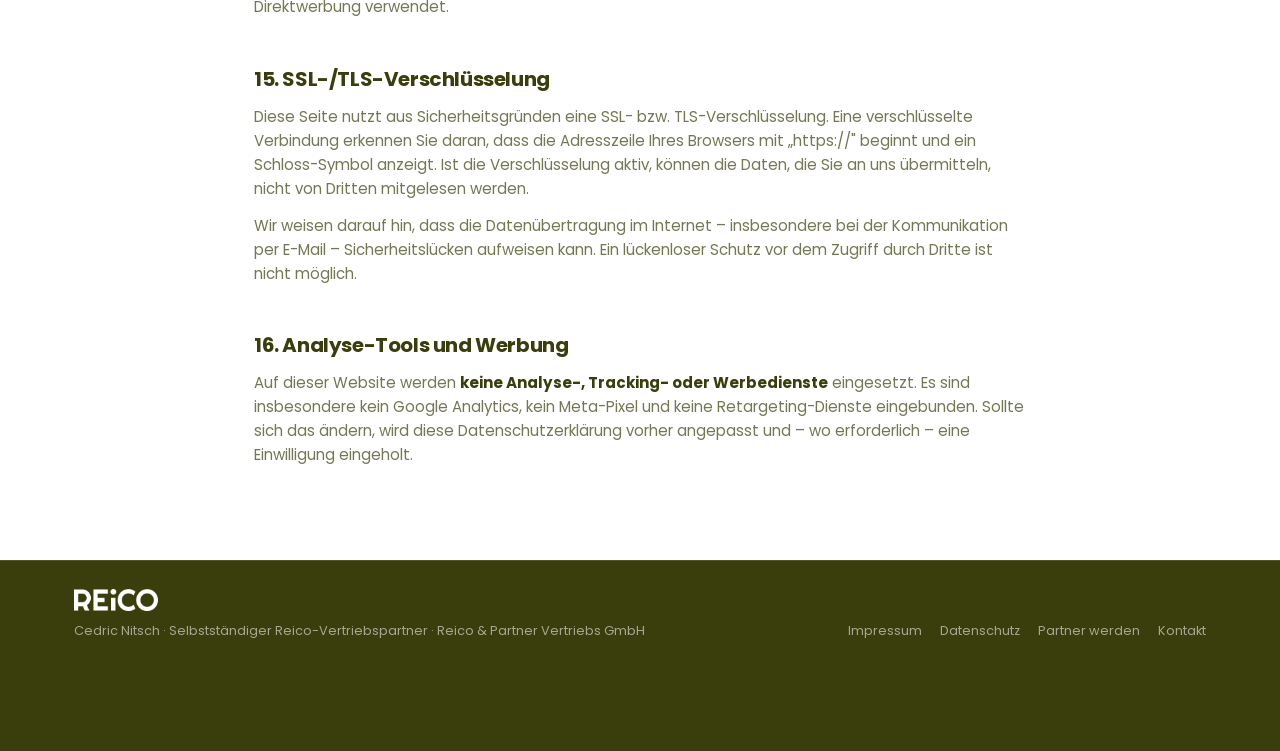
==== commit bb75c6e8: "rollback: Zuruecksetzen auf stabilen Stand (v2 zurueckgenommen) Die v2-Version hatte die Seite zersc" ====
--- a/datenschutz.html
+++ b/datenschutz.html
@@ -17,10 +17,7 @@
 <header>
   <div class="header-inner wrap">
     <a class="header-brand" href="./" aria-label="Zur Startseite">
-      <picture>
-        <source srcset="img/signet-light.webp" type="image/webp">
-        <img class="vp-signet-sm" src="img/signet-light.png" width="327" height="132" alt="REiCO Partner">
-      </picture>
+      <img class="reico-logo" src="img/logo-alge.png" alt="REiCO Logo">
       <span class="divider"></span>
       <span class="vp-label"><strong>Cedric Nitsch</strong>Selbstständiger Vertriebspartner</span>
     </a>
@@ -396,10 +393,7 @@
 <footer>
   <div class="wrap">
     <div class="footer-logo">
-      <a href="./" aria-label="Zur Startseite"><picture>
-        <source srcset="img/signet-dark.webp" type="image/webp">
-        <img class="vp-signet" src="img/signet-dark.png" width="327" height="132" alt="REiCO Partner">
-      </picture></a>
+      <a href="./" aria-label="Zur Startseite"><img class="reico-logo" src="img/logo-sauerstoff-white.png" alt="REiCO Logo"></a>
     </div>
   </div>
   <div class="wrap footer-inner">
--- a/assets/css/style.css
+++ b/assets/css/style.css
@@ -5,9 +5,7 @@
     --chloro-dunkel: #E7F191;
     --weiss: #FFFFFF;
     --kristall: #FF9888;
-    --alge-70: #5F6136;            /* gedaempfter Text, 6.46:1 auf Weiss, 5.03:1 auf Kalk */
-    --kristall-text: #A8341C;      /* Korall als TEXTfarbe, 6.62:1 auf Weiss */
-    --alge-55: rgba(58,61,12,0.55); /* nur fuer Linien/Deko, nie fuer Text */
+    --alge-70: rgba(58,61,12,0.7);
     --alge-10: rgba(58,61,12,0.08);
     --radius: 18px;
     --maxw: 1180px;
@@ -107,11 +105,11 @@
   .btn-primary:hover{ box-shadow: 0 8px 22px rgba(255,152,136,0.6); transform: translateY(-1px); }
   .btn-outline{
     background:transparent;
-    border-color: var(--kristall-text);
-    color: var(--kristall-text);
+    border-color: var(--kristall);
+    color: var(--kristall);
   }
   .btn-outline:hover{ background: var(--kristall); color: var(--alge); }
-  .btn-small{ padding: 12px 18px; font-size:0.82rem; min-height:44px; }
+  .btn-small{ padding: 9px 16px; font-size:0.8rem; }
 
 
   /* ---------- HERO ---------- */
@@ -163,7 +161,7 @@
   }
   .hero p.lead{
     font-size: clamp(1rem, 2vw, 1.2rem);
-    color: rgba(255,255,255,0.88);
+    color: rgba(255,255,255,0.82);
     max-width: 46ch;
     margin-bottom:32px;
     font-weight:300;
@@ -182,7 +180,7 @@
 
   .trustline{
     font-size:0.85rem;
-    color: rgba(255,255,255,0.75);
+    color: rgba(255,255,255,0.65);
     display:flex;
     align-items:center;
     gap:10px;
@@ -432,7 +430,7 @@
     font-weight:700;
   }
   .kontakt-card h3{ font-size:1rem; }
-  .kontakt-card p{ font-size:0.88rem; color: rgba(255,255,255,0.78); }
+  .kontakt-card p{ font-size:0.88rem; color: rgba(255,255,255,0.65); }
   .kontakt-card .btn{ margin-top:auto; align-self:flex-start; }
 
   .kontakt-form{
@@ -442,10 +440,10 @@
     padding: 32px 26px;
   }
   .kontakt-form h3{ margin-bottom:6px; font-size:1.1rem; }
-  .kontakt-form p.hint{ font-size:0.85rem; color: rgba(255,255,255,0.78); margin-bottom:22px; }
+  .kontakt-form p.hint{ font-size:0.85rem; color: rgba(255,255,255,0.6); margin-bottom:22px; }
   .form-row{ display:grid; gap:16px; margin-bottom:16px; }
   @media(min-width:640px){ .form-row.two{ grid-template-columns: 1fr 1fr; } }
-  label{ display:block; font-size:0.8rem; margin-bottom:6px; color: rgba(255,255,255,0.85); }
+  label{ display:block; font-size:0.8rem; margin-bottom:6px; color: rgba(255,255,255,0.75); }
   input, select, textarea{
     width:100%;
     padding:12px 14px;
@@ -456,13 +454,13 @@
     font-family:inherit;
     font-size:0.92rem;
   }
-  input::placeholder, textarea::placeholder{ color: rgba(255,255,255,0.62); }
+  input::placeholder, textarea::placeholder{ color: rgba(255,255,255,0.4); }
   textarea{ resize:vertical; min-height:90px; }
 
   /* ---------- FOOTER ---------- */
   footer{
     background: var(--alge);
-    color: rgba(255,255,255,0.72);
+    color: rgba(255,255,255,0.55);
     padding: 28px 0 110px;
     font-size:0.8rem;
     border-top:1px solid rgba(255,255,255,0.12);
@@ -548,7 +546,7 @@
 
   .lead-form-note{
     font-size:0.8rem;
-    color: rgba(255,255,255,0.72);
+    color: rgba(255,255,255,0.55);
     margin-top:12px;
   }
   .checkbox-row{
@@ -621,7 +619,7 @@
   }
   @media(min-width:600px){ .handbuch-form-card{ padding:40px 36px; } }
   .handbuch-form-card h3{ font-size:1.3rem; margin-bottom:8px; }
-  .handbuch-form-card p.hint{ font-size:0.9rem; color: rgba(255,255,255,0.78); margin-bottom:24px; }
+  .handbuch-form-card p.hint{ font-size:0.9rem; color: rgba(255,255,255,0.65); margin-bottom:24px; }
 
 
   /* ---------- FUTTERCHECK ---------- */
@@ -649,7 +647,7 @@
   }
   .fc-progress-label{
     font-size:0.78rem;
-    color: rgba(255,255,255,0.75);
+    color: rgba(255,255,255,0.6);
   }
   .fc-progress-pct{
     font-size:0.78rem;
@@ -692,16 +690,16 @@
     font-size:1rem;
     margin-bottom:26px;
   }
-  .fc-text-input::placeholder{ color: rgba(255,255,255,0.62); }
+  .fc-text-input::placeholder{ color: rgba(255,255,255,0.4); }
   .fc-nav{ display:flex; justify-content:space-between; align-items:center; gap:12px; }
   .fc-back{
-    background:none; border:none; color: rgba(255,255,255,0.75);
+    background:none; border:none; color: rgba(255,255,255,0.55);
     font-family:inherit; font-size:0.85rem; cursor:pointer; padding:10px 4px;
   }
   .fc-back:hover{ color: var(--weiss); }
   .fc-next{ margin-left:auto; }
   .fc-next:disabled{ opacity:0.4; cursor:not-allowed; }
-  .fc-hint{ font-size:0.8rem; color: rgba(255,255,255,0.72); margin-top:-14px; margin-bottom:22px; }
+  .fc-hint{ font-size:0.8rem; color: rgba(255,255,255,0.5); margin-top:-14px; margin-bottom:22px; }
 
   /* Lead-Formular als letzter Schritt */
   .fc-lead-fields{ display:grid; gap:16px; margin-bottom:20px; }
@@ -726,7 +724,7 @@
     color: var(--weiss);
   }
   .fc-score-circle-inner .fc-score-num{ font-size:2rem; font-weight:800; line-height:1; }
-  .fc-score-circle-inner .fc-score-max{ font-size:0.75rem; color: rgba(255,255,255,0.72); }
+  .fc-score-circle-inner .fc-score-max{ font-size:0.75rem; color: rgba(255,255,255,0.5); }
   .fc-result-badge{
     display:inline-flex; align-items:center; gap:8px;
     padding:8px 18px; border-radius:999px;
@@ -750,7 +748,7 @@
   .fc-result-cta{ text-align:center; }
   .fc-result-cta .btn{ width:100%; justify-content:center; }
   @media(min-width:480px){ .fc-result-cta .btn{ width:auto; } }
-  .fc-result-note{ font-size:0.8rem; color: rgba(255,255,255,0.72); margin-top:14px; }
+  .fc-result-note{ font-size:0.8rem; color: rgba(255,255,255,0.5); margin-top:14px; }
 
   .disclosure-strip{
     background: var(--chloro-hell);
@@ -772,10 +770,7 @@
   gap:6px;
 }
 .nav-link{
-  padding:12px 14px;
-  min-height:44px;
-  display:inline-flex;
-  align-items:center;
+  padding:9px 14px;
   border-radius:999px;
   font-size:0.88rem;
   font-weight:500;
@@ -864,7 +859,7 @@
 .page-hero h1 em{ font-style:normal; color: var(--chloro-dunkel); }
 .page-hero p.lead{
   font-size: clamp(1rem, 2vw, 1.18rem);
-  color: rgba(255,255,255,0.88);
+  color: rgba(255,255,255,0.82);
   max-width: 52ch;
   font-weight:300;
   margin-bottom:32px;
@@ -996,7 +991,7 @@
 .legal ul{ margin:0 0 16px 0; padding-left:20px; }
 .legal li{ margin-bottom:7px; color: var(--alge-70); font-size:0.94rem; }
 .legal a{ color: var(--alge); text-decoration:underline; text-underline-offset:2px; }
-.legal a:hover{ color: var(--kristall-text); }
+.legal a:hover{ color: var(--kristall); }
 
 .legal-box{
   background: var(--kalk);
@@ -1033,137 +1028,3 @@
 .legal-toc li{ margin-bottom:5px; font-size:0.9rem; }
 .legal-toc a{ text-decoration:none; }
 .legal-toc a:hover{ text-decoration:underline; }
-
-
-/* ============================================================
-   VP-SIGNET (statt Firmenlogo, siehe Richtlinien Ziff. 6a)
-   ============================================================ */
-.vp-signet{ height:34px !important; width:auto; display:block; border-radius:5px; }
-.vp-signet-sm{ height:30px !important; width:auto; display:block; border-radius:4px; }
-@media(max-width:400px){ .vp-signet-sm{ height:26px !important; } }
-
-/* Im Hero sitzt das Signet auf der Alge-Flaeche und braucht deshalb
-   keinen zusaetzlichen Pill-Hintergrund - der wuerde als Kasten sichtbar. */
-.hero-logo-badge{
-  background: transparent !important;
-  border: none !important;
-  padding: 0 !important;
-  gap: 14px !important;
-}
-.hero-logo-badge .vp-signet-sm{ height:38px !important; }
-.handbuch-cover{ height:auto; }
-
-/* Bilder: Seitenverhaeltnis reservieren, damit beim Laden nichts springt.
-   Gilt bewusst nur fuer Inhaltsbilder, nicht fuer Logos/Signets. */
-.hero-photo-img, .about-photo-img, .handbuch-cover{ height:auto; }
-picture{ display:block; line-height:0; }
-
-/* ============================================================
-   VERTRAUENSBELEGE
-   ============================================================ */
-.proof{ background: var(--weiss); }
-.facts-grid{
-  display:grid;
-  gap:14px;
-  grid-template-columns: repeat(2, 1fr);
-  margin-bottom:34px;
-}
-@media(min-width:760px){ .facts-grid{ grid-template-columns: repeat(4, 1fr); } }
-.fact{
-  background: var(--kalk);
-  border-radius:14px;
-  padding:22px 18px;
-  text-align:center;
-}
-.fact .num{
-  display:block;
-  font-size:1.6rem;
-  font-weight:800;
-  line-height:1.1;
-  margin-bottom:6px;
-  color: var(--alge);
-}
-.fact .lbl{ font-size:0.82rem; color: var(--alge-70); }
-.facts-source{
-  font-size:0.78rem;
-  color: var(--alge-70);
-  margin-top:-22px;
-  margin-bottom:38px;
-}
-
-.voices-grid{
-  display:grid;
-  gap:18px;
-  grid-template-columns:1fr;
-}
-@media(min-width:820px){ .voices-grid{ grid-template-columns: repeat(3, 1fr); } }
-.voice{
-  background: var(--weiss);
-  border:1px solid var(--alge-10);
-  border-radius:16px;
-  padding:26px 24px;
-  display:flex;
-  flex-direction:column;
-  gap:14px;
-}
-.voice .quote{
-  font-size:0.96rem;
-  line-height:1.55;
-  color: var(--alge);
-}
-.voice .who{
-  font-size:0.82rem;
-  color: var(--alge-70);
-  margin-top:auto;
-}
-.voice .mark{
-  font-size:1.8rem;
-  line-height:1;
-  color: var(--chloro-dunkel);
-  font-weight:800;
-}
-.voice.placeholder{
-  border-style:dashed;
-  border-color: var(--kristall-text);
-  background: rgba(255,152,136,0.06);
-}
-.voice.placeholder .quote{ color: var(--kristall-text); font-style:italic; }
-
-/* ============================================================
-   OPTIONALE FORMULARFELDER
-   ============================================================ */
-.optional-fields{
-  border:1px solid rgba(255,255,255,0.2);
-  border-radius:12px;
-  padding:0;
-  margin: 4px 0 18px;
-  overflow:hidden;
-}
-.optional-fields > summary{
-  cursor:pointer;
-  padding:14px 18px;
-  font-size:0.88rem;
-  color: rgba(255,255,255,0.85);
-  list-style:none;
-  display:flex;
-  align-items:center;
-  gap:10px;
-  min-height:44px;
-}
-.optional-fields > summary::-webkit-details-marker{ display:none; }
-.optional-fields > summary::before{
-  content:"+";
-  font-weight:700;
-  font-size:1.1rem;
-  color: var(--kristall);
-}
-.optional-fields[open] > summary::before{ content:"–"; }
-.optional-fields .inner{ padding: 4px 18px 18px; }
-
-.field-note{
-  font-size:0.8rem;
-  color: rgba(255,255,255,0.72);
-  margin-top:-8px;
-  margin-bottom:16px;
-  line-height:1.5;
-}
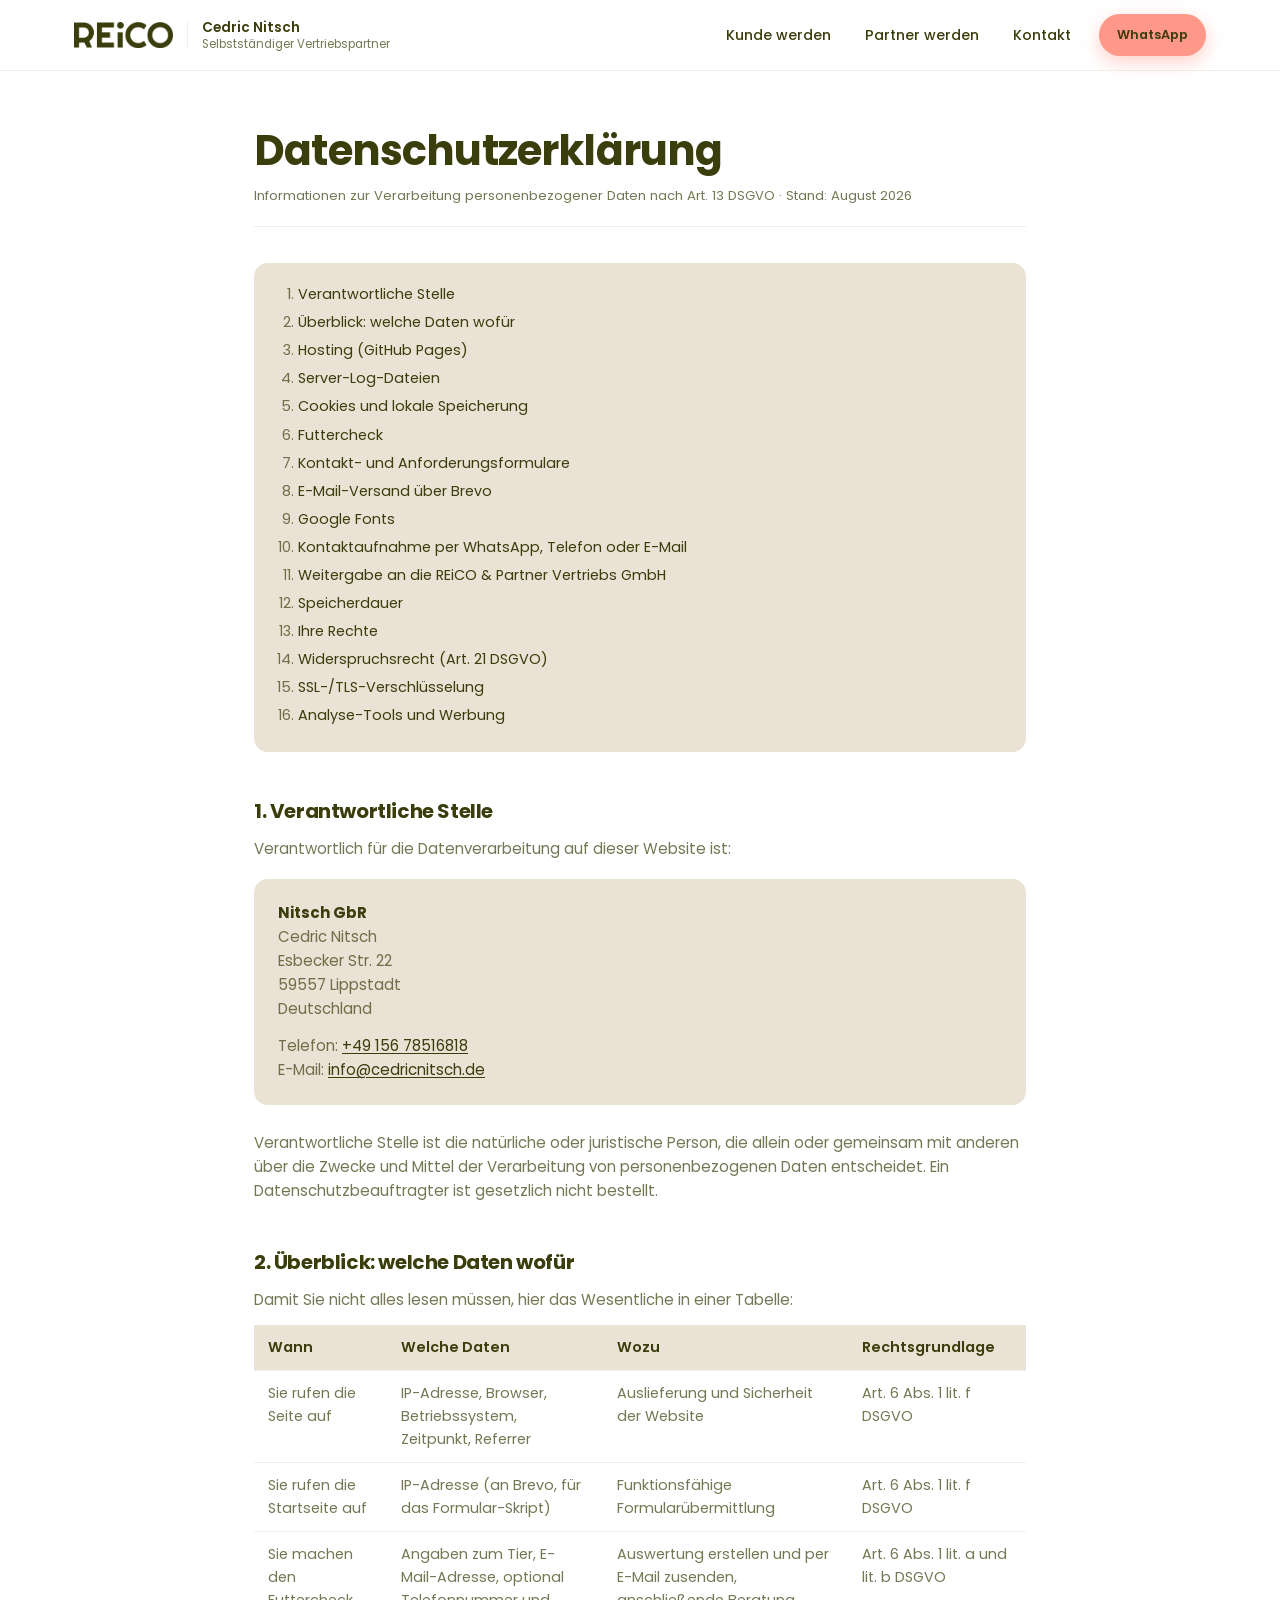
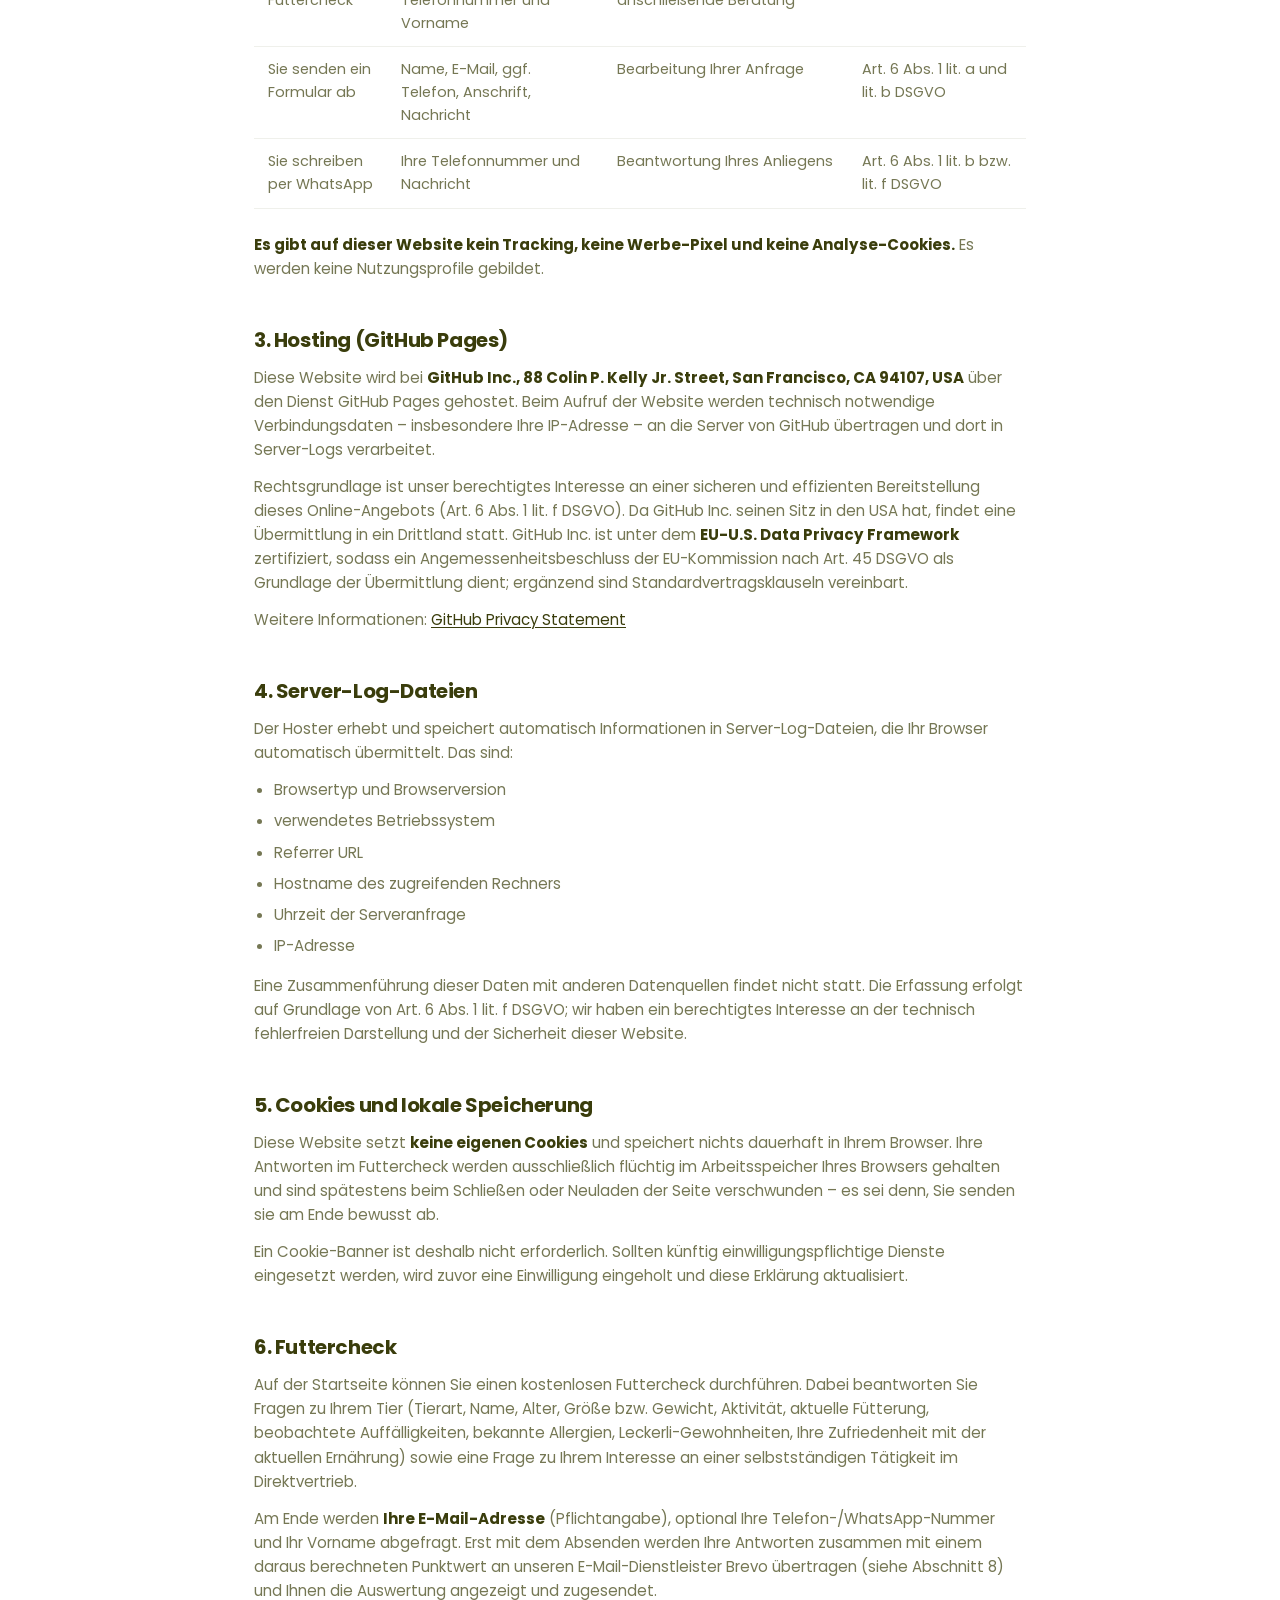
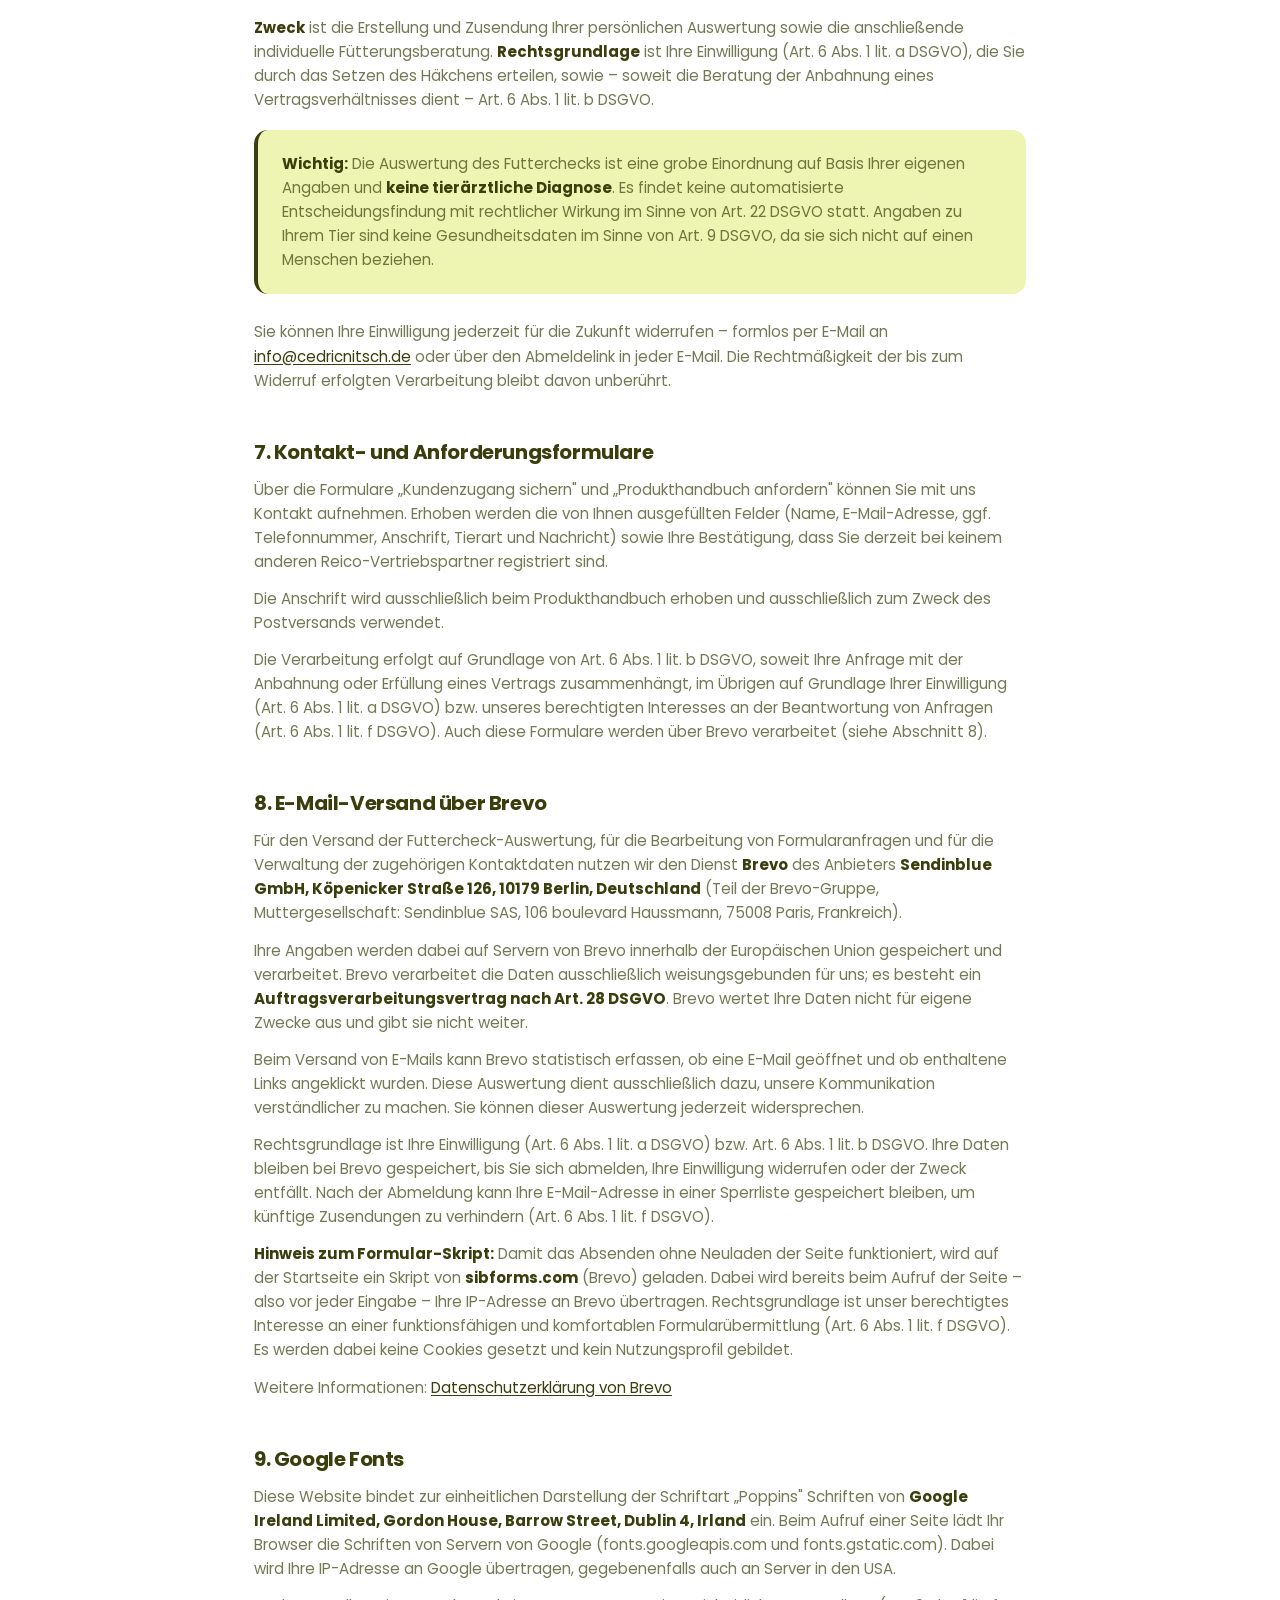
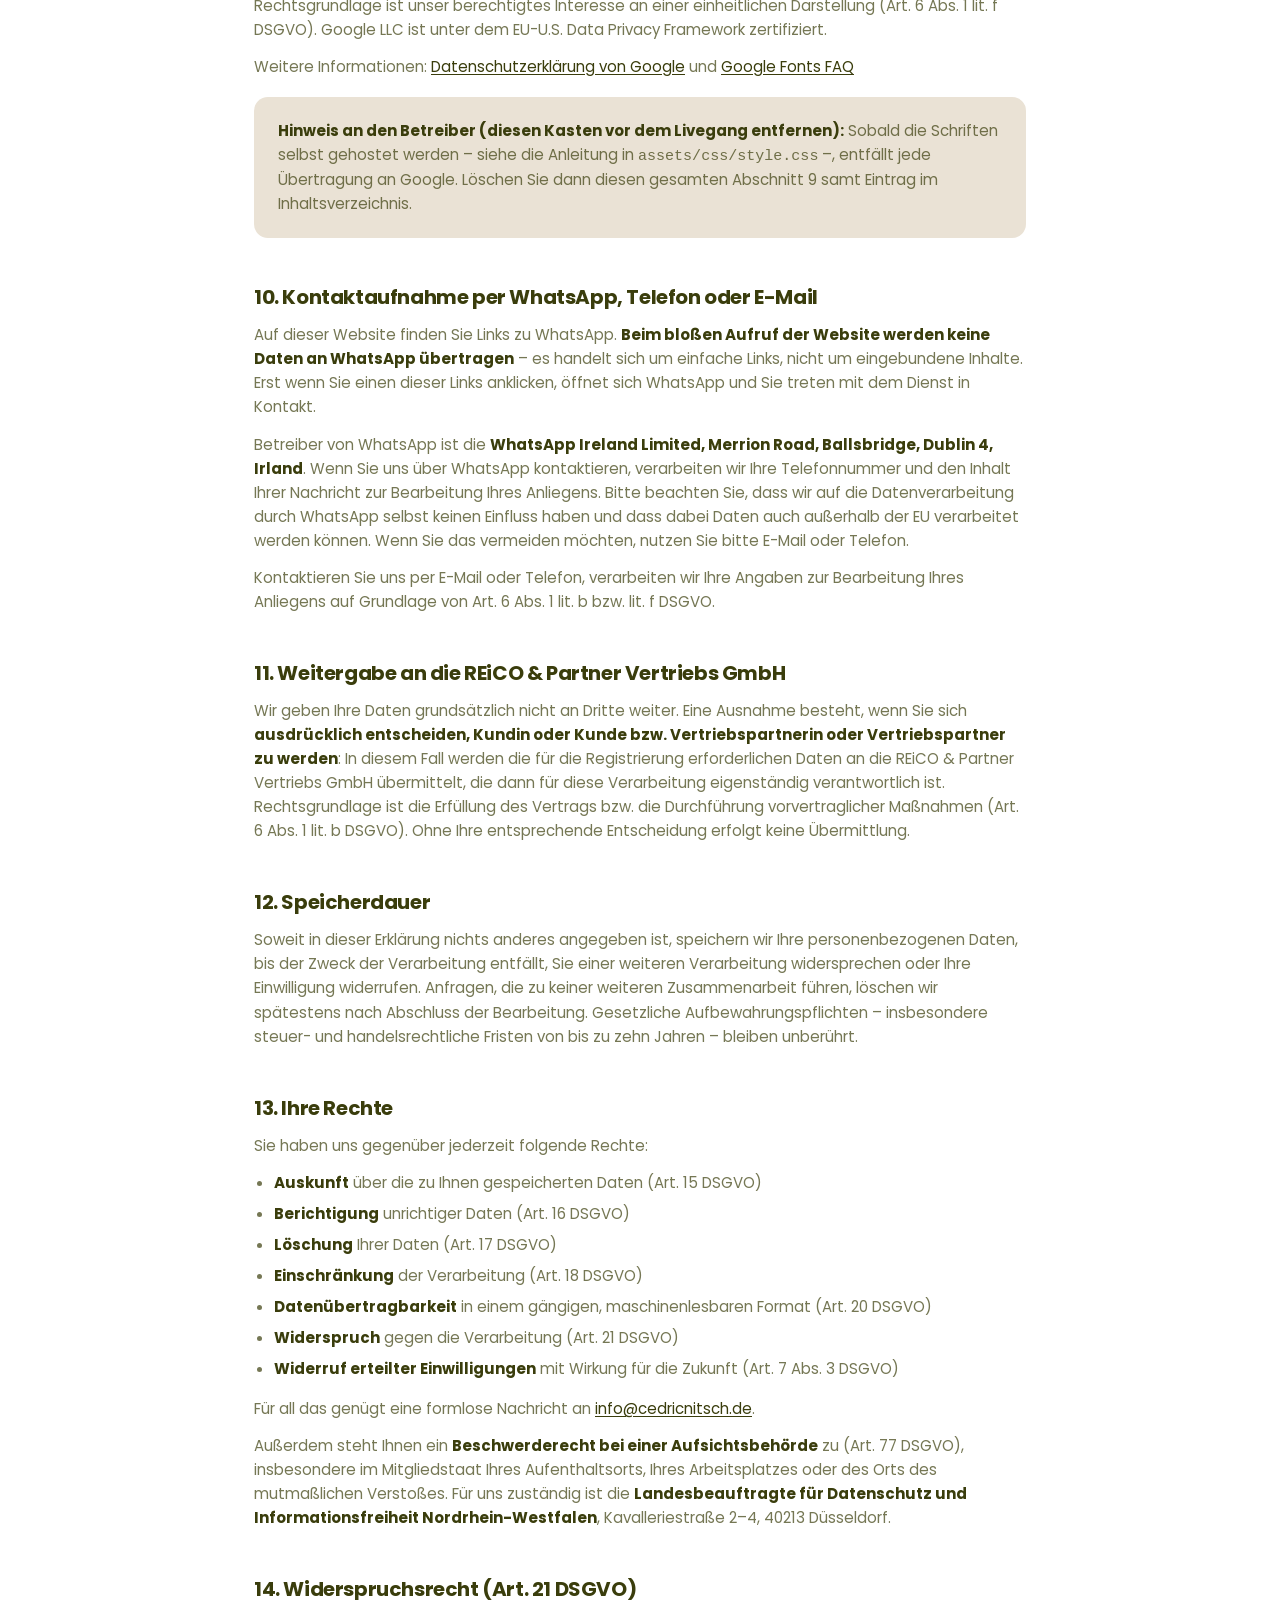
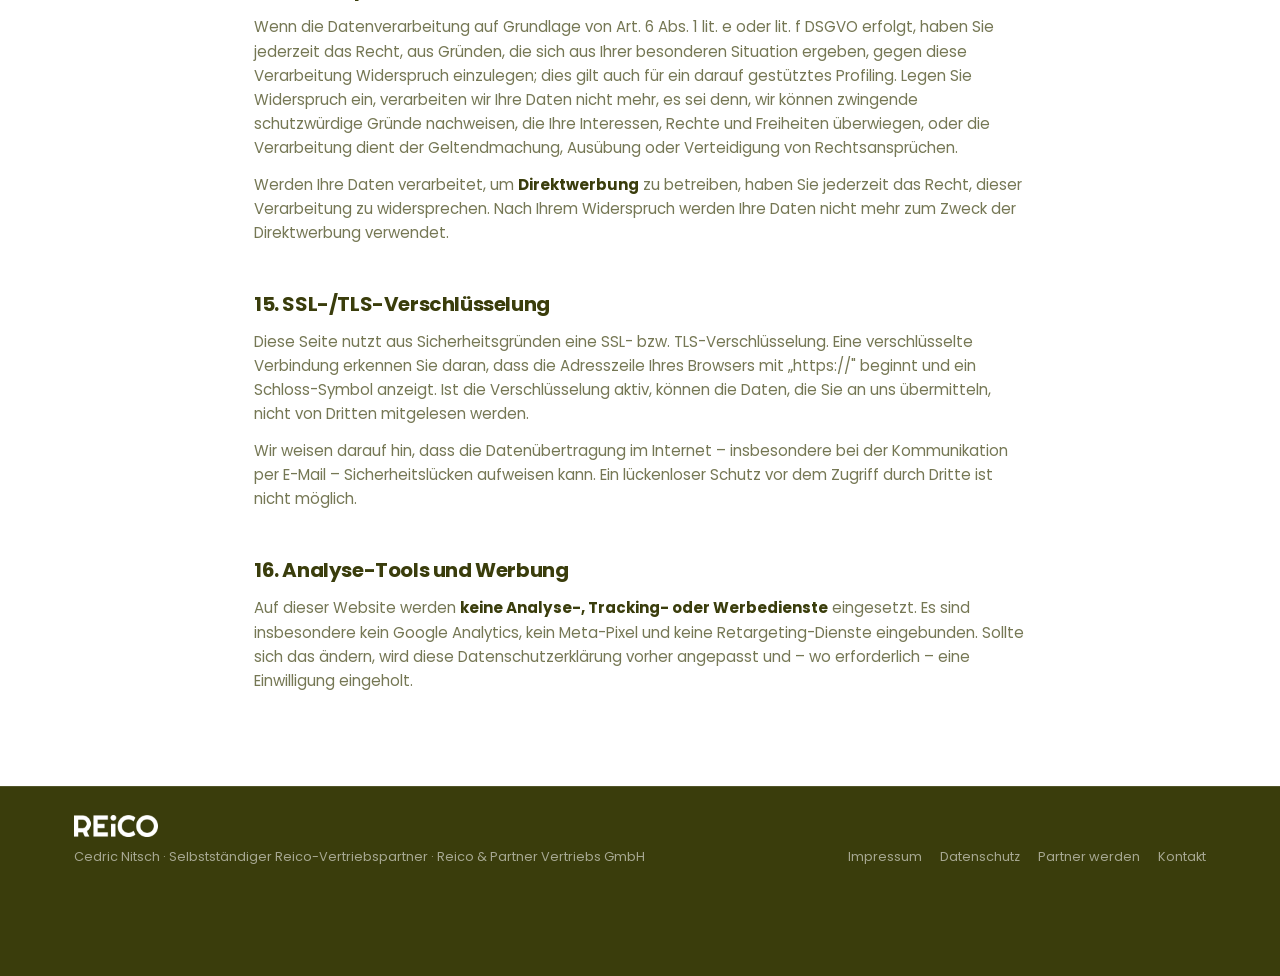
==== commit 240f822b: "update" ====
--- a/datenschutz.html
+++ b/datenschutz.html
@@ -94,6 +94,12 @@
           <td>Sie rufen die Seite auf</td>
           <td>IP-Adresse, Browser, Betriebssystem, Zeitpunkt, Referrer</td>
           <td>Auslieferung und Sicherheit der Website</td>
+          <td>Art. 6 Abs. 1 lit. f DSGVO</td>
+        </tr>
+        <tr>
+          <td>Sie rufen die Startseite auf</td>
+          <td>IP-Adresse (an Brevo, für das Formular-Skript)</td>
+          <td>Funktionsfähige Formularübermittlung</td>
           <td>Art. 6 Abs. 1 lit. f DSGVO</td>
         </tr>
         <tr>
@@ -257,6 +263,14 @@
       (Art. 6 Abs. 1 lit. f DSGVO).
     </p>
     <p>
+      <strong>Hinweis zum Formular-Skript:</strong> Damit das Absenden ohne Neuladen der Seite
+      funktioniert, wird auf der Startseite ein Skript von <strong>sibforms.com</strong> (Brevo)
+      geladen. Dabei wird bereits beim Aufruf der Seite – also vor jeder Eingabe – Ihre
+      IP-Adresse an Brevo übertragen. Rechtsgrundlage ist unser berechtigtes Interesse an einer
+      funktionsfähigen und komfortablen Formularübermittlung (Art. 6 Abs. 1 lit. f DSGVO).
+      Es werden dabei keine Cookies gesetzt und kein Nutzungsprofil gebildet.
+    </p>
+    <p>
       Weitere Informationen: <a href="https://www.brevo.com/de/legal/privacypolicy/" target="_blank" rel="noopener">Datenschutzerklärung von Brevo</a>
     </p>
 
--- a/assets/css/style.css
+++ b/assets/css/style.css
@@ -256,7 +256,7 @@
     display:none;
   }
   @media(min-width:800px){
-    .step:not(:last-child)::after{
+    .steps:not(.steps-4) .step:not(:last-child)::after{
       content:"→";
       position:absolute;
       right:-26px;
@@ -1028,3 +1028,75 @@
 .legal-toc li{ margin-bottom:5px; font-size:0.9rem; }
 .legal-toc a{ text-decoration:none; }
 .legal-toc a:hover{ text-decoration:underline; }
+
+
+/* ============================================================
+   VIER SCHRITTE IN EINER REIHE (Partner-Seite)
+   Ohne diese Regel bricht der vierte Schritt in eine neue Zeile,
+   weil .steps standardmaessig auf drei Spalten steht.
+   ============================================================ */
+@media(min-width:640px) and (max-width:1059px){
+  .steps-4{ grid-template-columns: repeat(2, 1fr) !important; gap:20px; }
+}
+@media(min-width:1060px){
+  .steps-4{ grid-template-columns: repeat(4, 1fr) !important; gap:20px; }
+  .steps-4 .step{ padding:28px 22px; }
+  .steps-4 .step:not(:last-child)::after{
+    content:"→";
+    position:absolute;
+    right:-18px;
+    top:30px;
+    font-size:1.15rem;
+    color: var(--alge-70);
+  }
+}
+
+/* ============================================================
+   KACHELN AUF WEISSEM GRUND
+   Weisse Karten auf weissem Hintergrund verschwinden - auf hellen
+   Sektionen bekommen sie deshalb die Kalk-Flaeche.
+   ============================================================ */
+.section-on-white .theme-card{
+  background: var(--kalk);
+  border-left-color: var(--alge);
+}
+
+/* ============================================================
+   HERO MIT BILD (Partner-Seite)
+   ============================================================ */
+.page-hero .hero-grid{
+  display:grid;
+  gap:32px;
+  align-items:center;
+}
+@media(min-width:900px){
+  .page-hero .hero-grid{ grid-template-columns: 1.1fr 0.9fr; gap:52px; }
+}
+.page-hero h1{ max-width:none; }
+.page-hero-photo{
+  border-radius: var(--radius);
+  overflow:hidden;
+  border: 6px solid rgba(255,255,255,0.15);
+  aspect-ratio: 4/5;
+  max-width: 420px;
+  margin-left:auto;
+}
+.page-hero-photo img{ width:100%; height:100%; object-fit:cover; display:block; }
+@media(max-width:899px){
+  /* Auf dem Handy bewusst nicht 16/10: bei einem hochformatigen Bild
+     wuerde cover die oberen 25 Prozent abschneiden - und damit genau
+     das Gesicht. 1/1 plus object-position haelt den Kopf im Bild. */
+  .page-hero-photo{ max-width:100%; aspect-ratio: 1/1; margin:0; }
+  .page-hero-photo img{ object-position: 50% 22%; }
+}
+@media(max-width:520px){
+  .page-hero-photo{ aspect-ratio: 4/5; }
+  .page-hero-photo img{ object-position: 50% 50%; }
+}
+
+/* Fuenfte Kachel fuellt die Reihe, sonst steht sie allein */
+@media(min-width:640px){
+  .section-on-white .theme-grid > .theme-card:last-child:nth-child(odd){
+    grid-column: 1 / -1;
+  }
+}
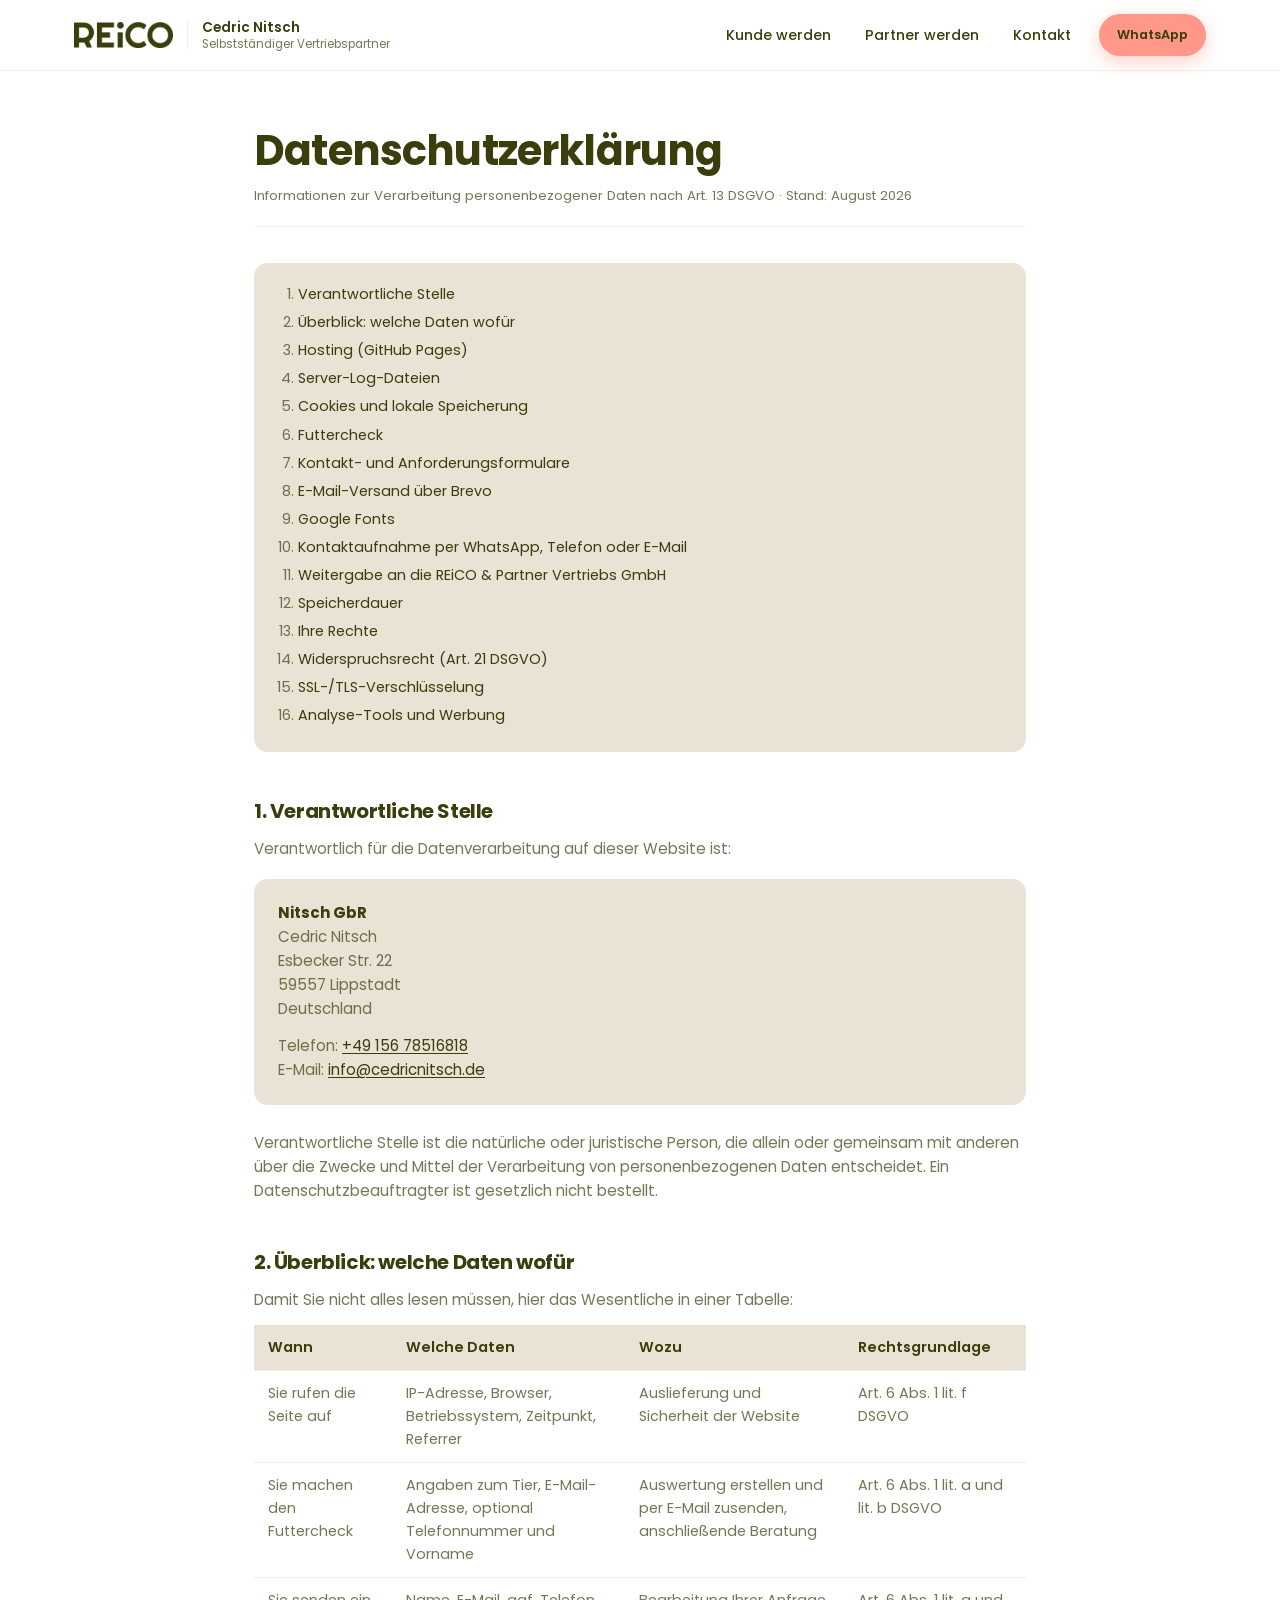
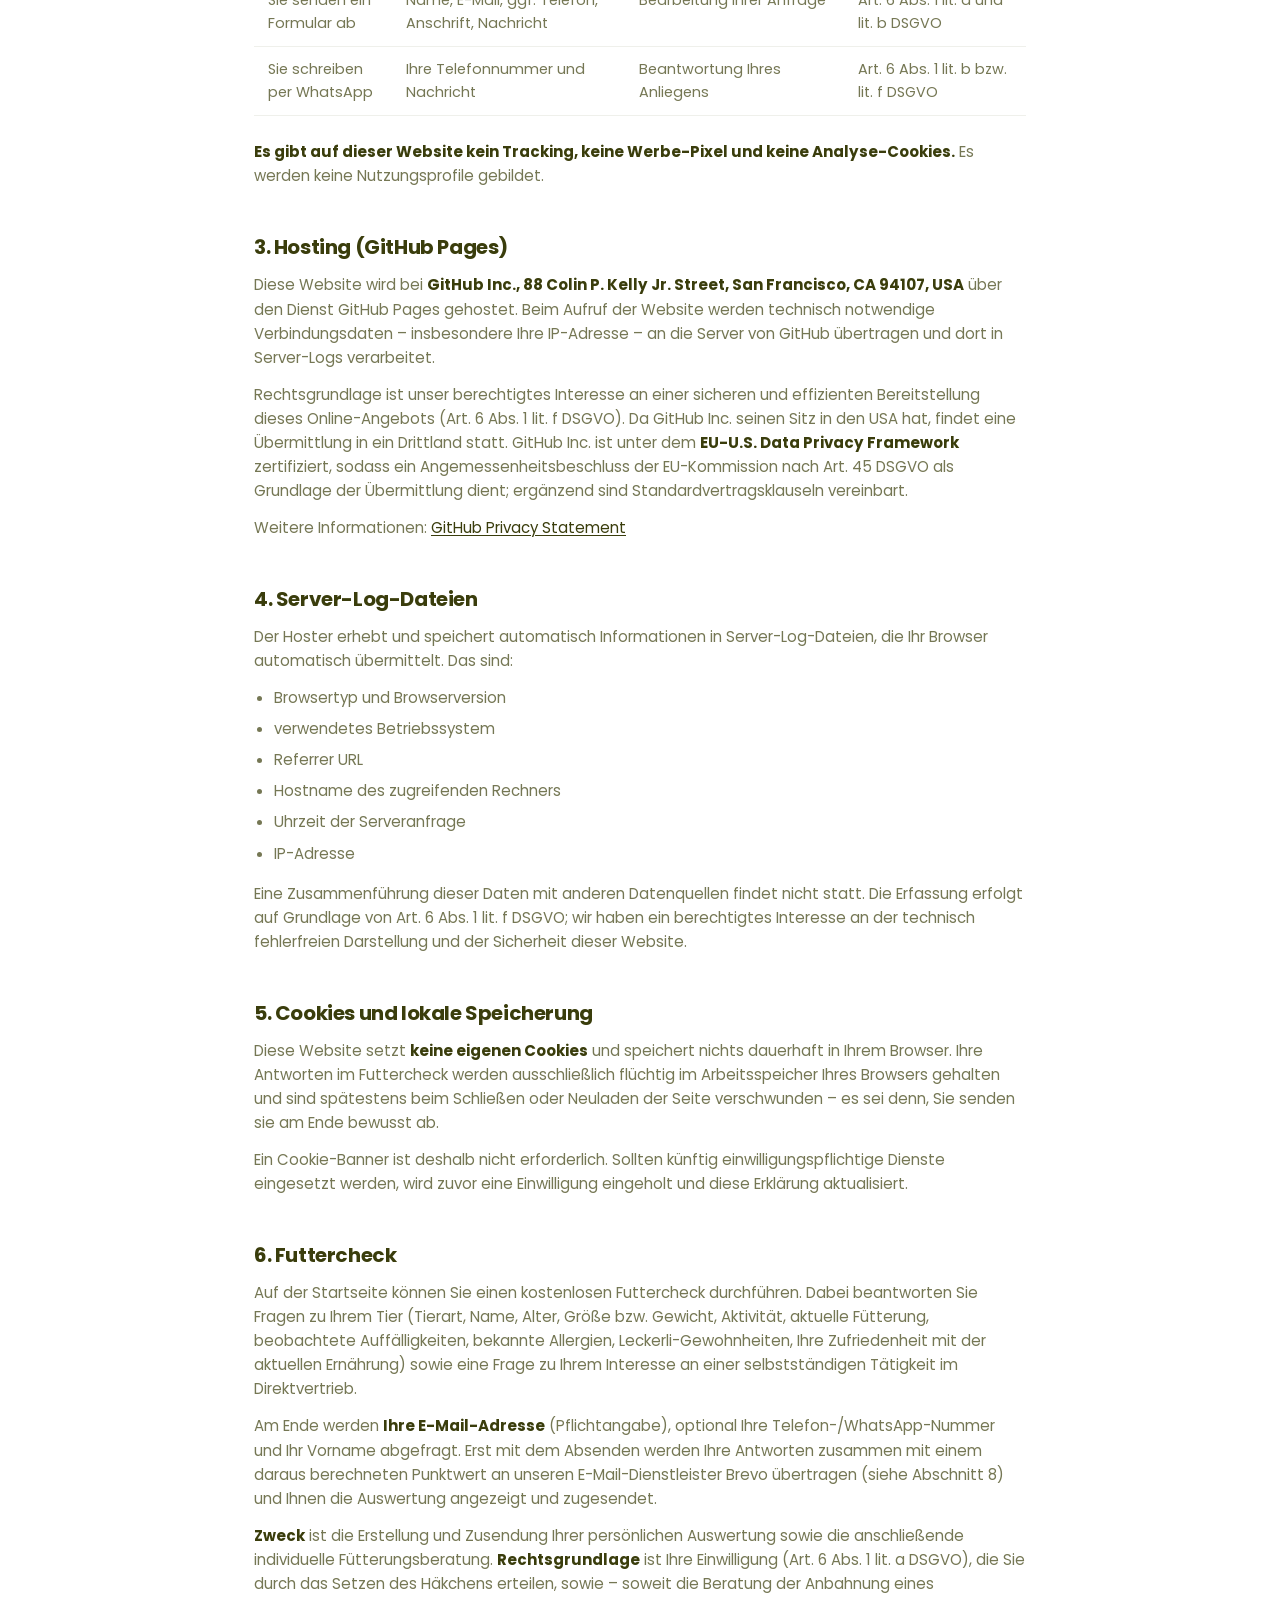
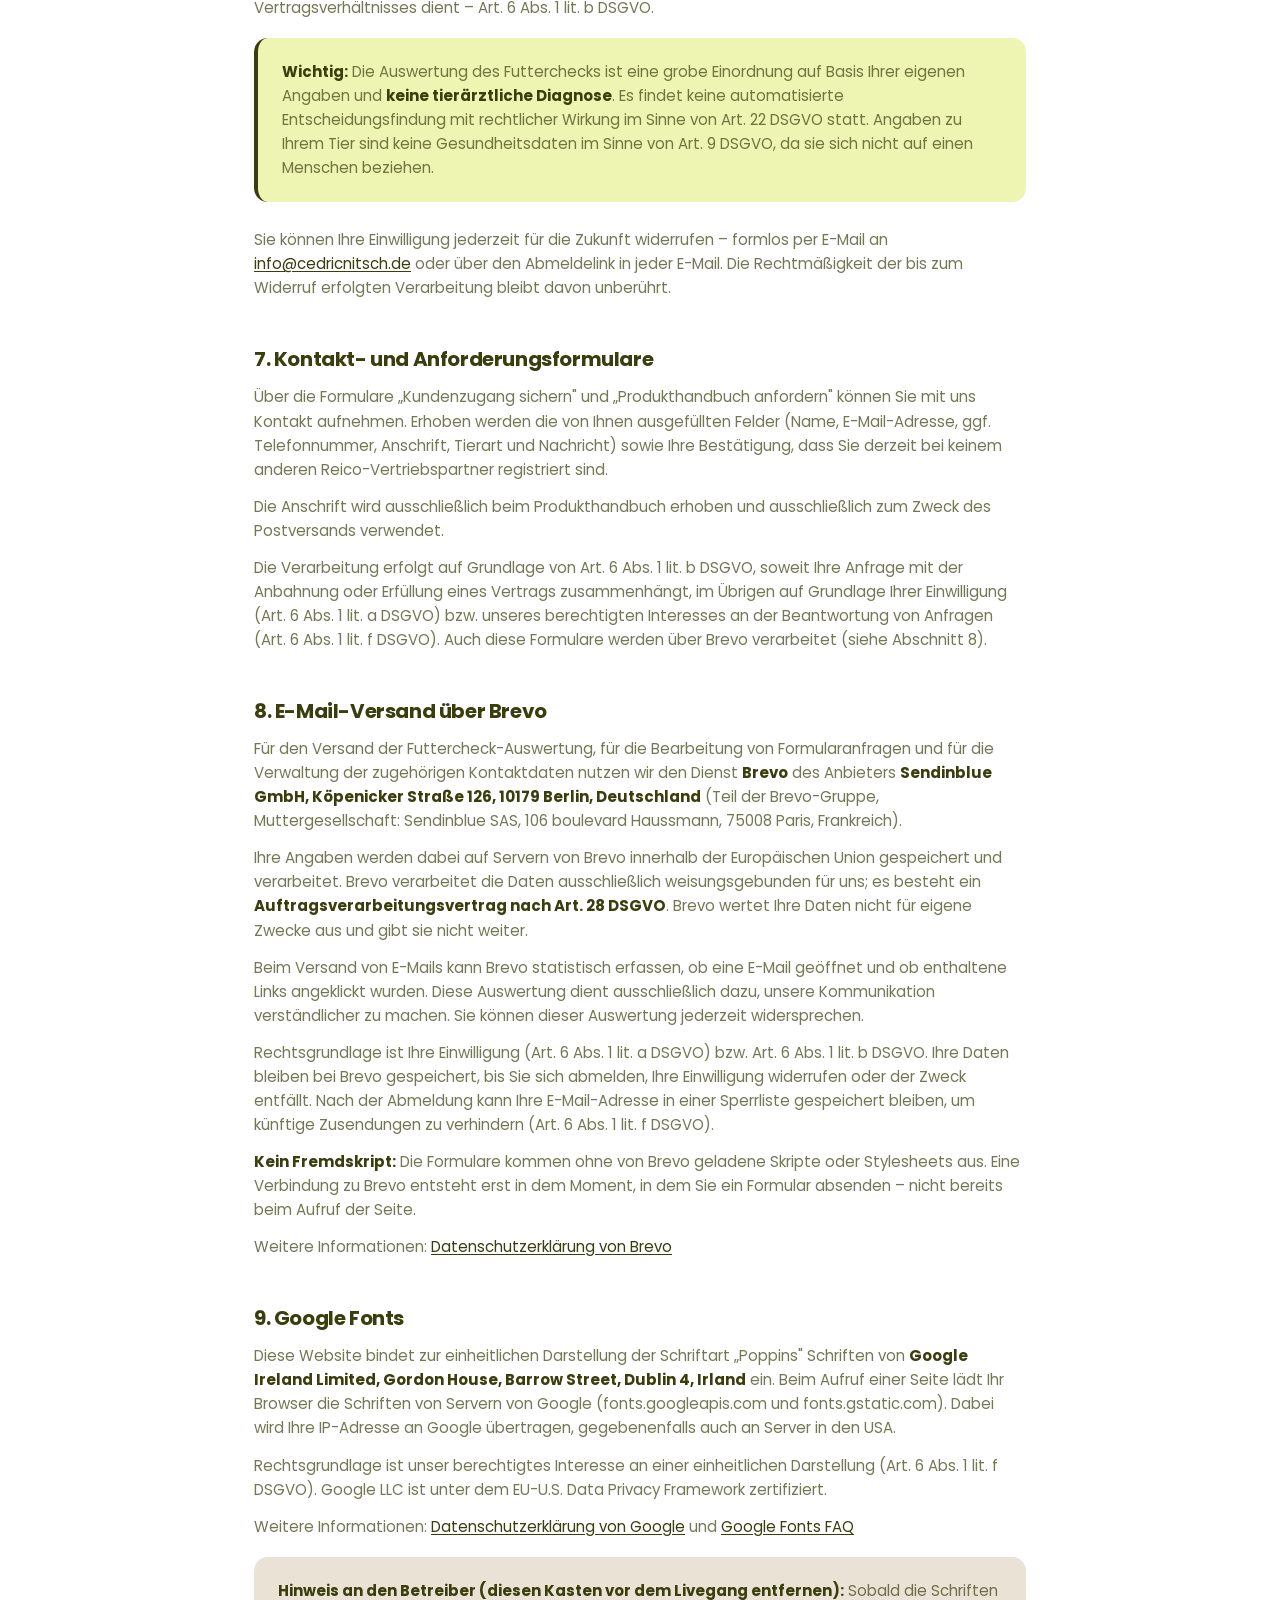
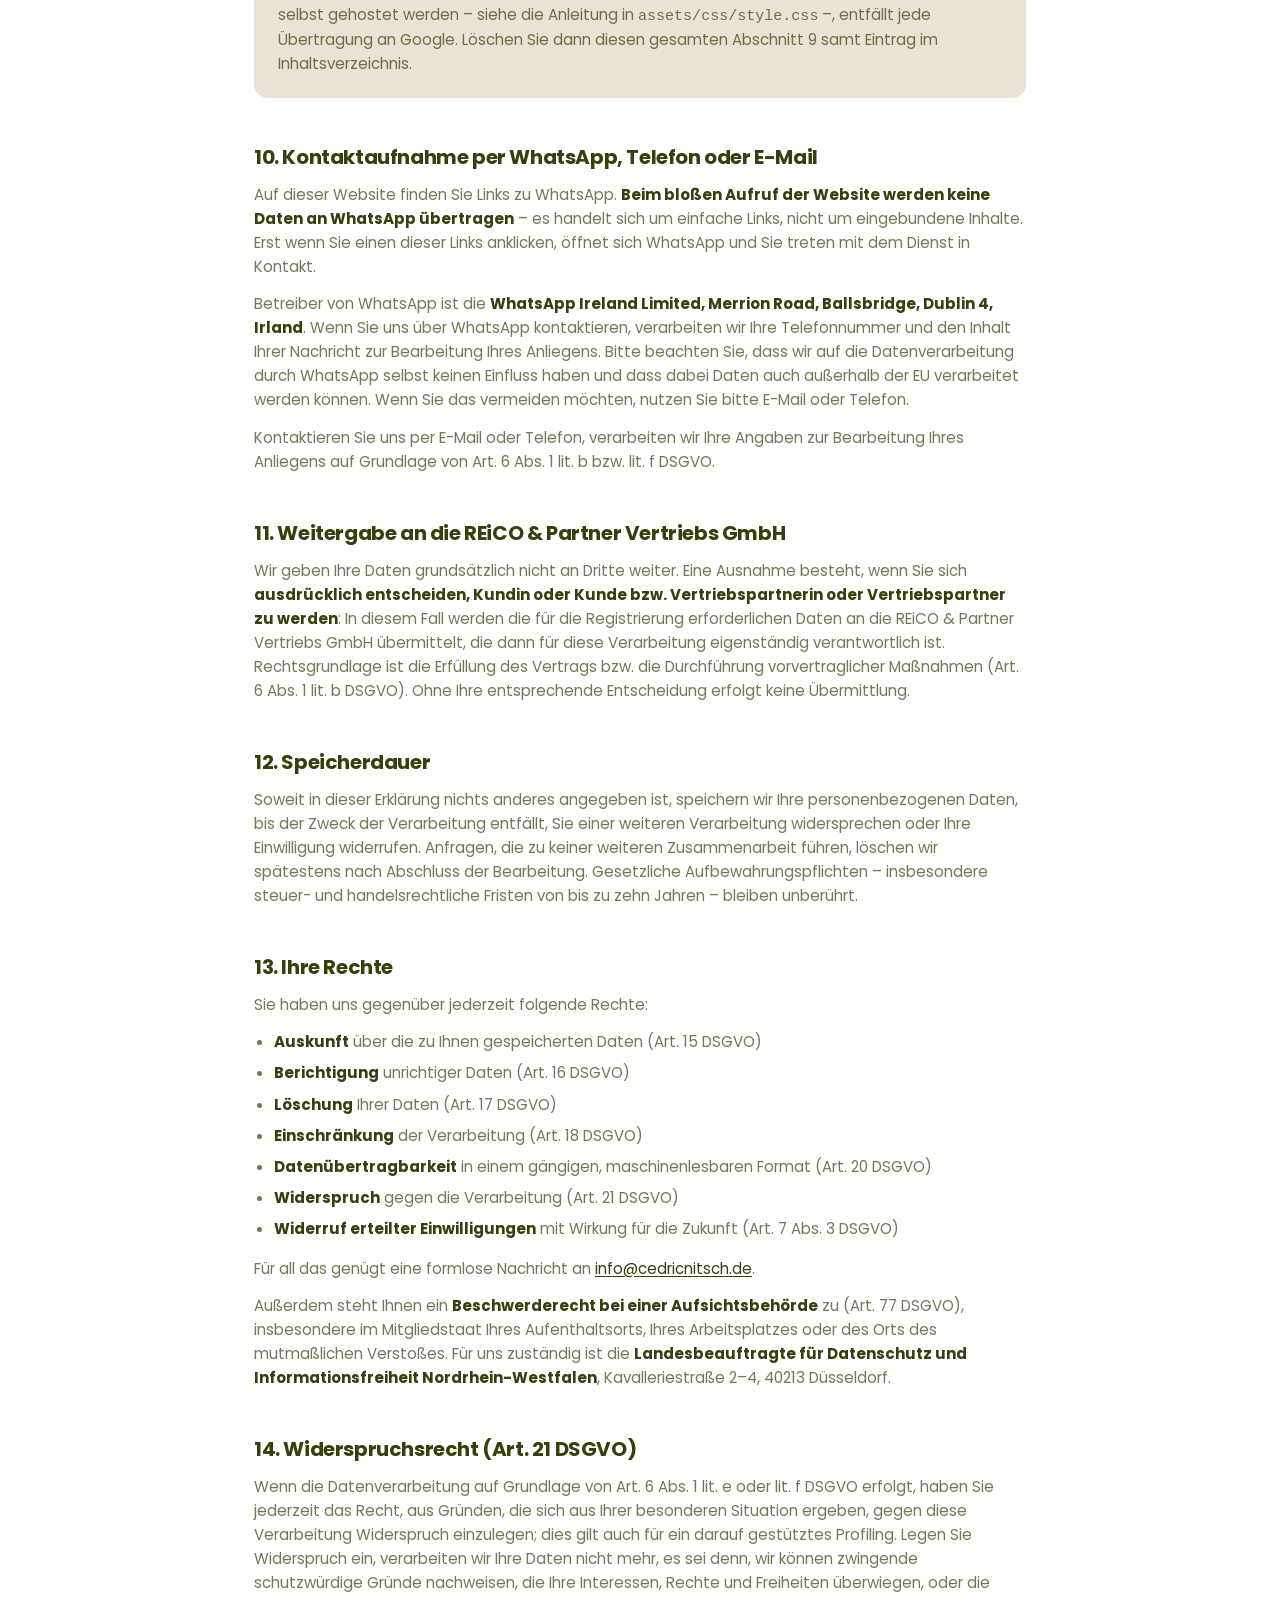
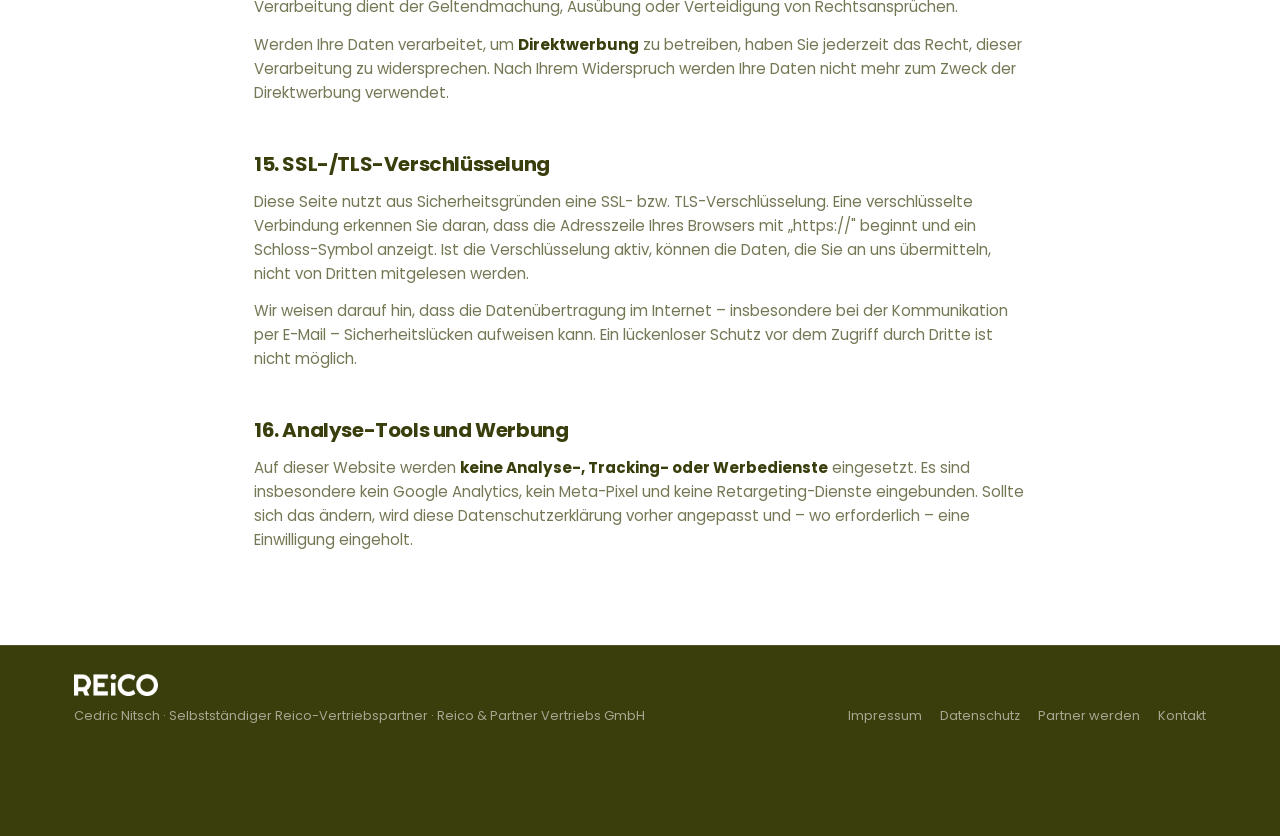
==== commit e201a724: "update" ====
--- a/datenschutz.html
+++ b/datenschutz.html
@@ -94,12 +94,6 @@
           <td>Sie rufen die Seite auf</td>
           <td>IP-Adresse, Browser, Betriebssystem, Zeitpunkt, Referrer</td>
           <td>Auslieferung und Sicherheit der Website</td>
-          <td>Art. 6 Abs. 1 lit. f DSGVO</td>
-        </tr>
-        <tr>
-          <td>Sie rufen die Startseite auf</td>
-          <td>IP-Adresse (an Brevo, für das Formular-Skript)</td>
-          <td>Funktionsfähige Formularübermittlung</td>
           <td>Art. 6 Abs. 1 lit. f DSGVO</td>
         </tr>
         <tr>
@@ -263,12 +257,9 @@
       (Art. 6 Abs. 1 lit. f DSGVO).
     </p>
     <p>
-      <strong>Hinweis zum Formular-Skript:</strong> Damit das Absenden ohne Neuladen der Seite
-      funktioniert, wird auf der Startseite ein Skript von <strong>sibforms.com</strong> (Brevo)
-      geladen. Dabei wird bereits beim Aufruf der Seite – also vor jeder Eingabe – Ihre
-      IP-Adresse an Brevo übertragen. Rechtsgrundlage ist unser berechtigtes Interesse an einer
-      funktionsfähigen und komfortablen Formularübermittlung (Art. 6 Abs. 1 lit. f DSGVO).
-      Es werden dabei keine Cookies gesetzt und kein Nutzungsprofil gebildet.
+      <strong>Kein Fremdskript:</strong> Die Formulare kommen ohne von Brevo geladene Skripte
+      oder Stylesheets aus. Eine Verbindung zu Brevo entsteht erst in dem Moment, in dem Sie ein
+      Formular absenden – nicht bereits beim Aufruf der Seite.
     </p>
     <p>
       Weitere Informationen: <a href="https://www.brevo.com/de/legal/privacypolicy/" target="_blank" rel="noopener">Datenschutzerklärung von Brevo</a>
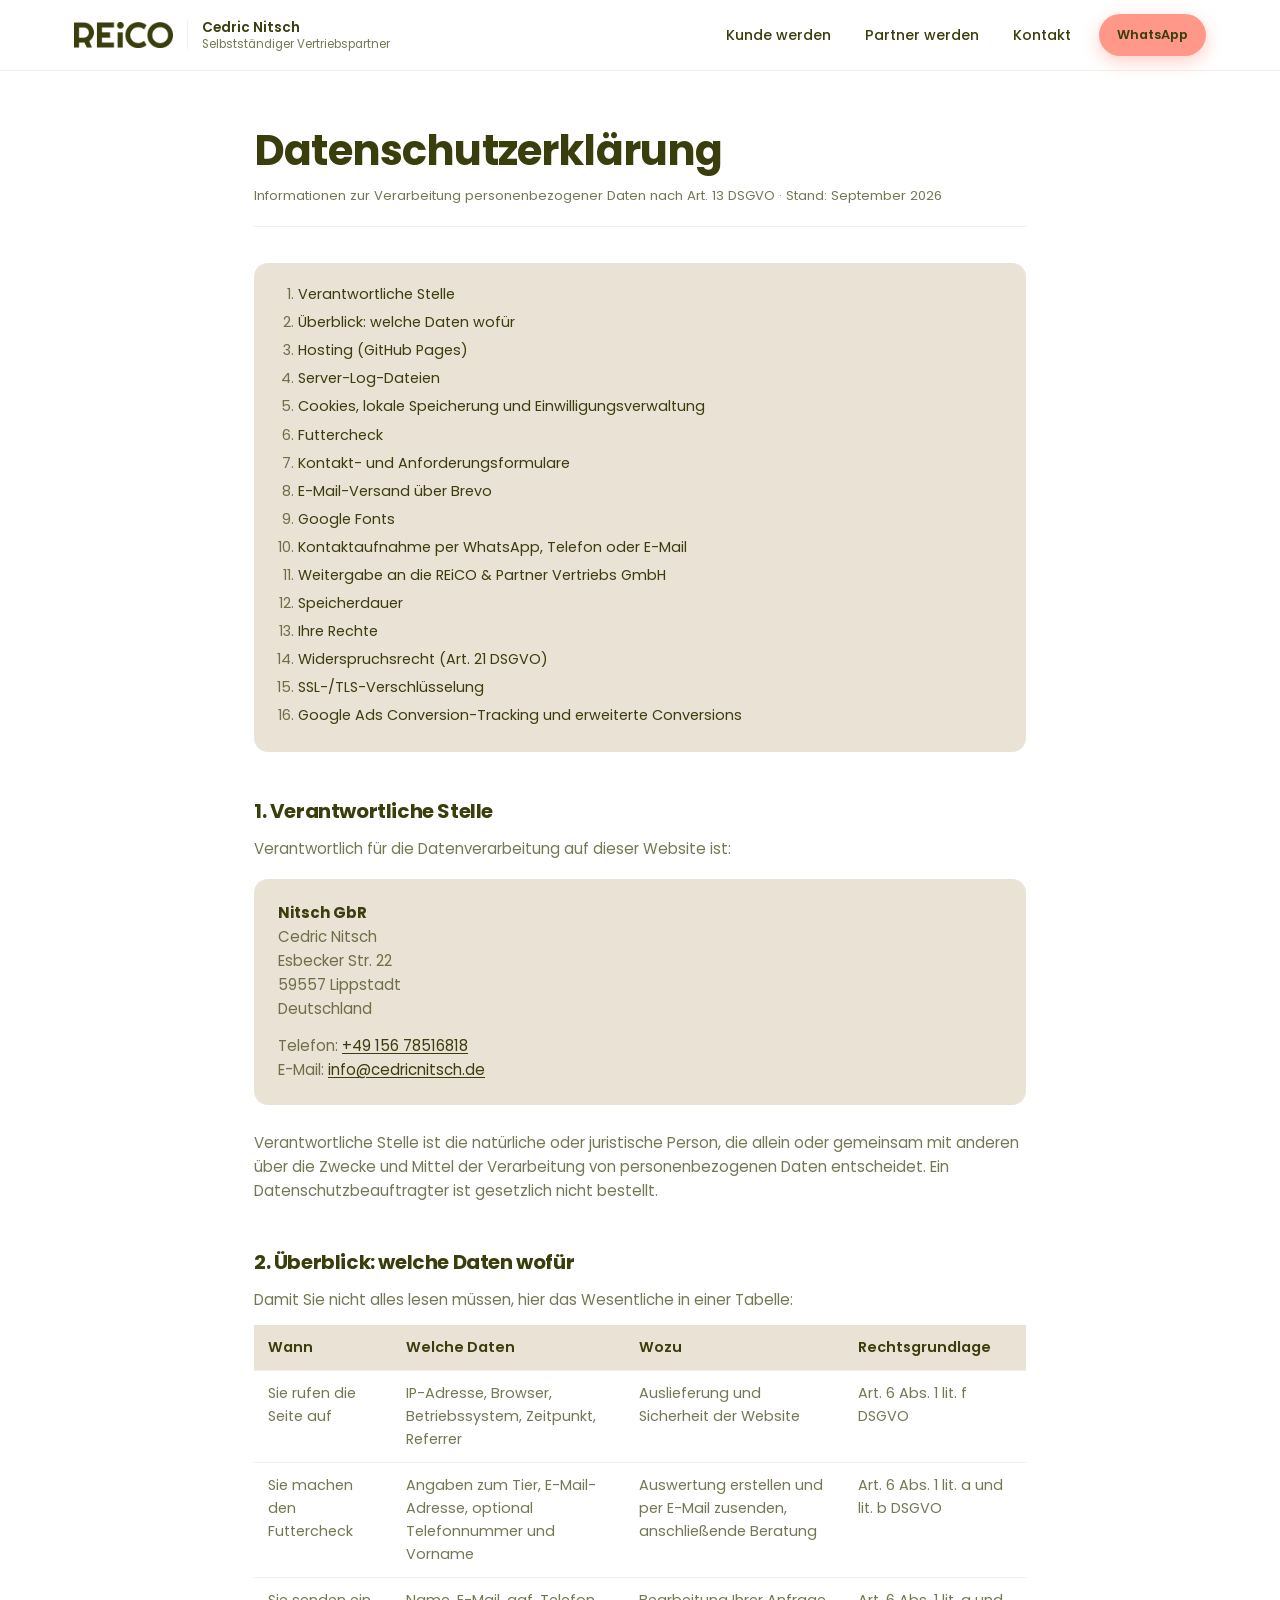
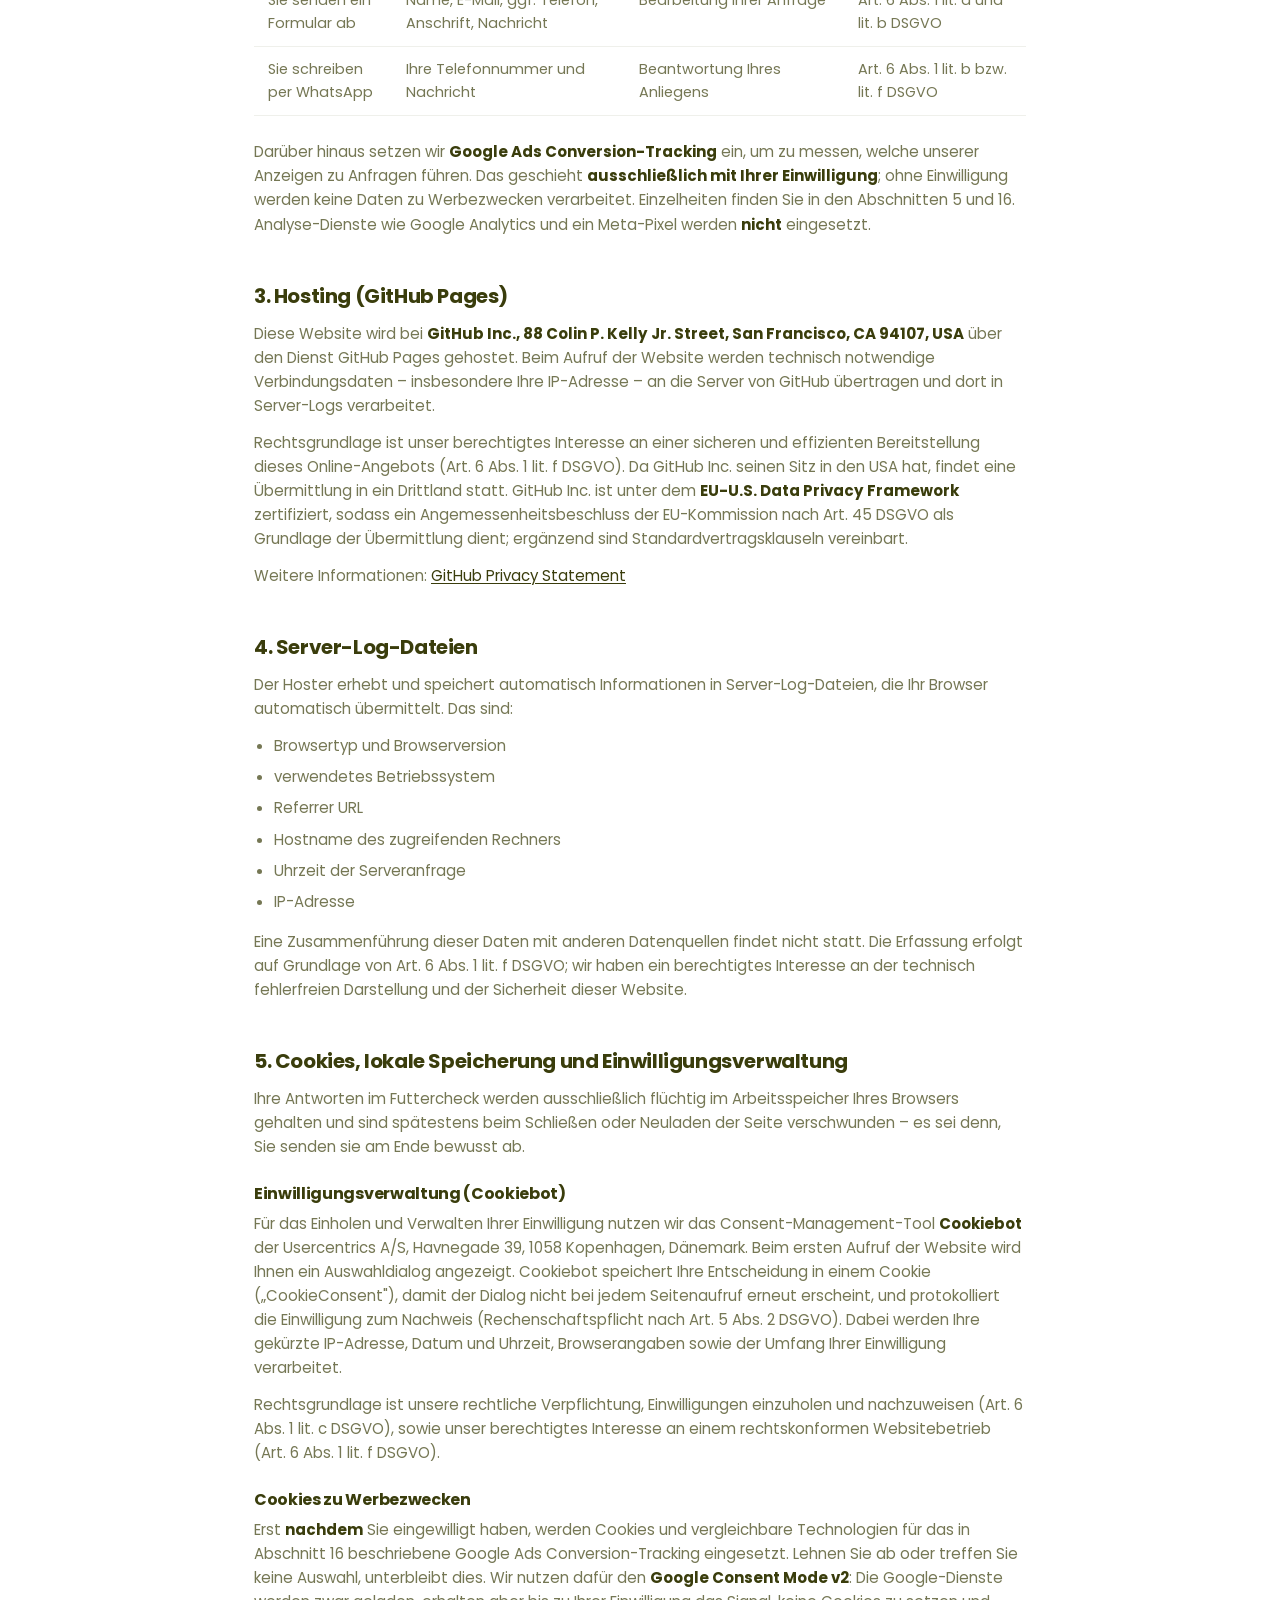
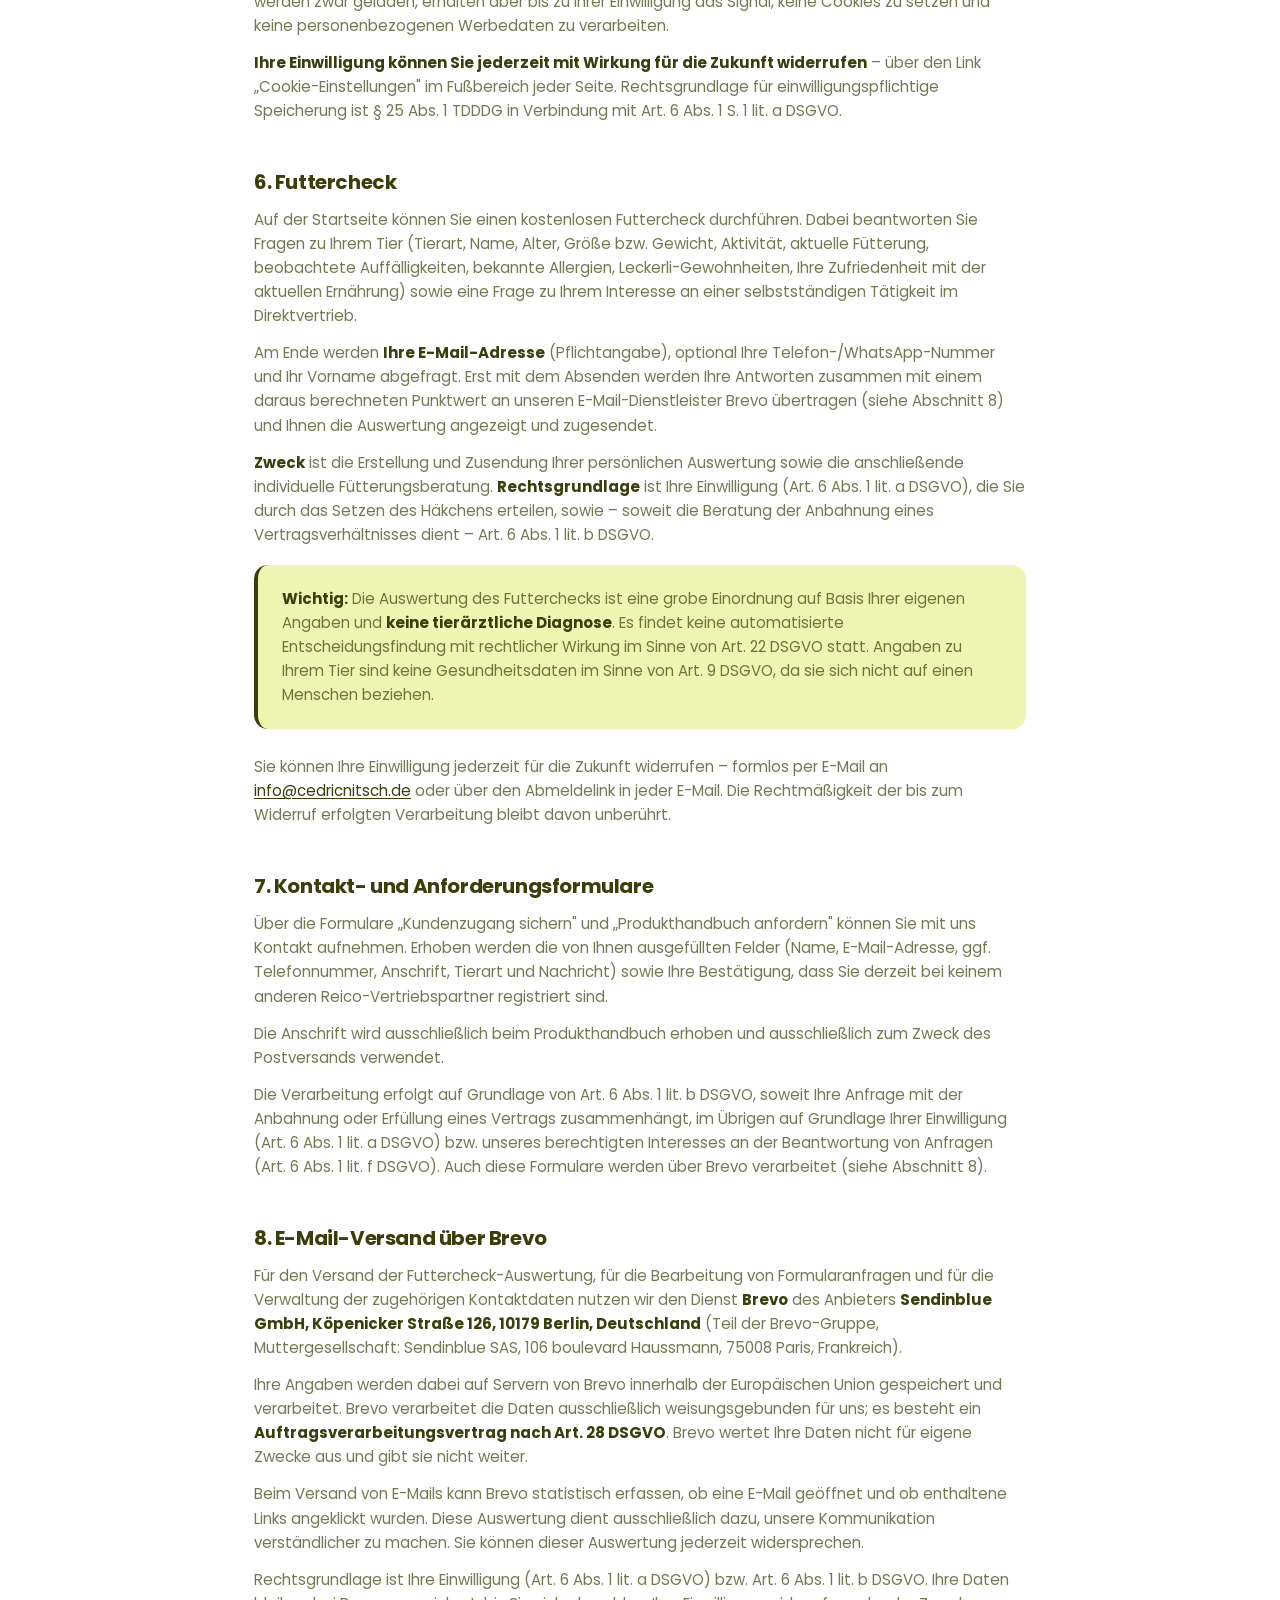
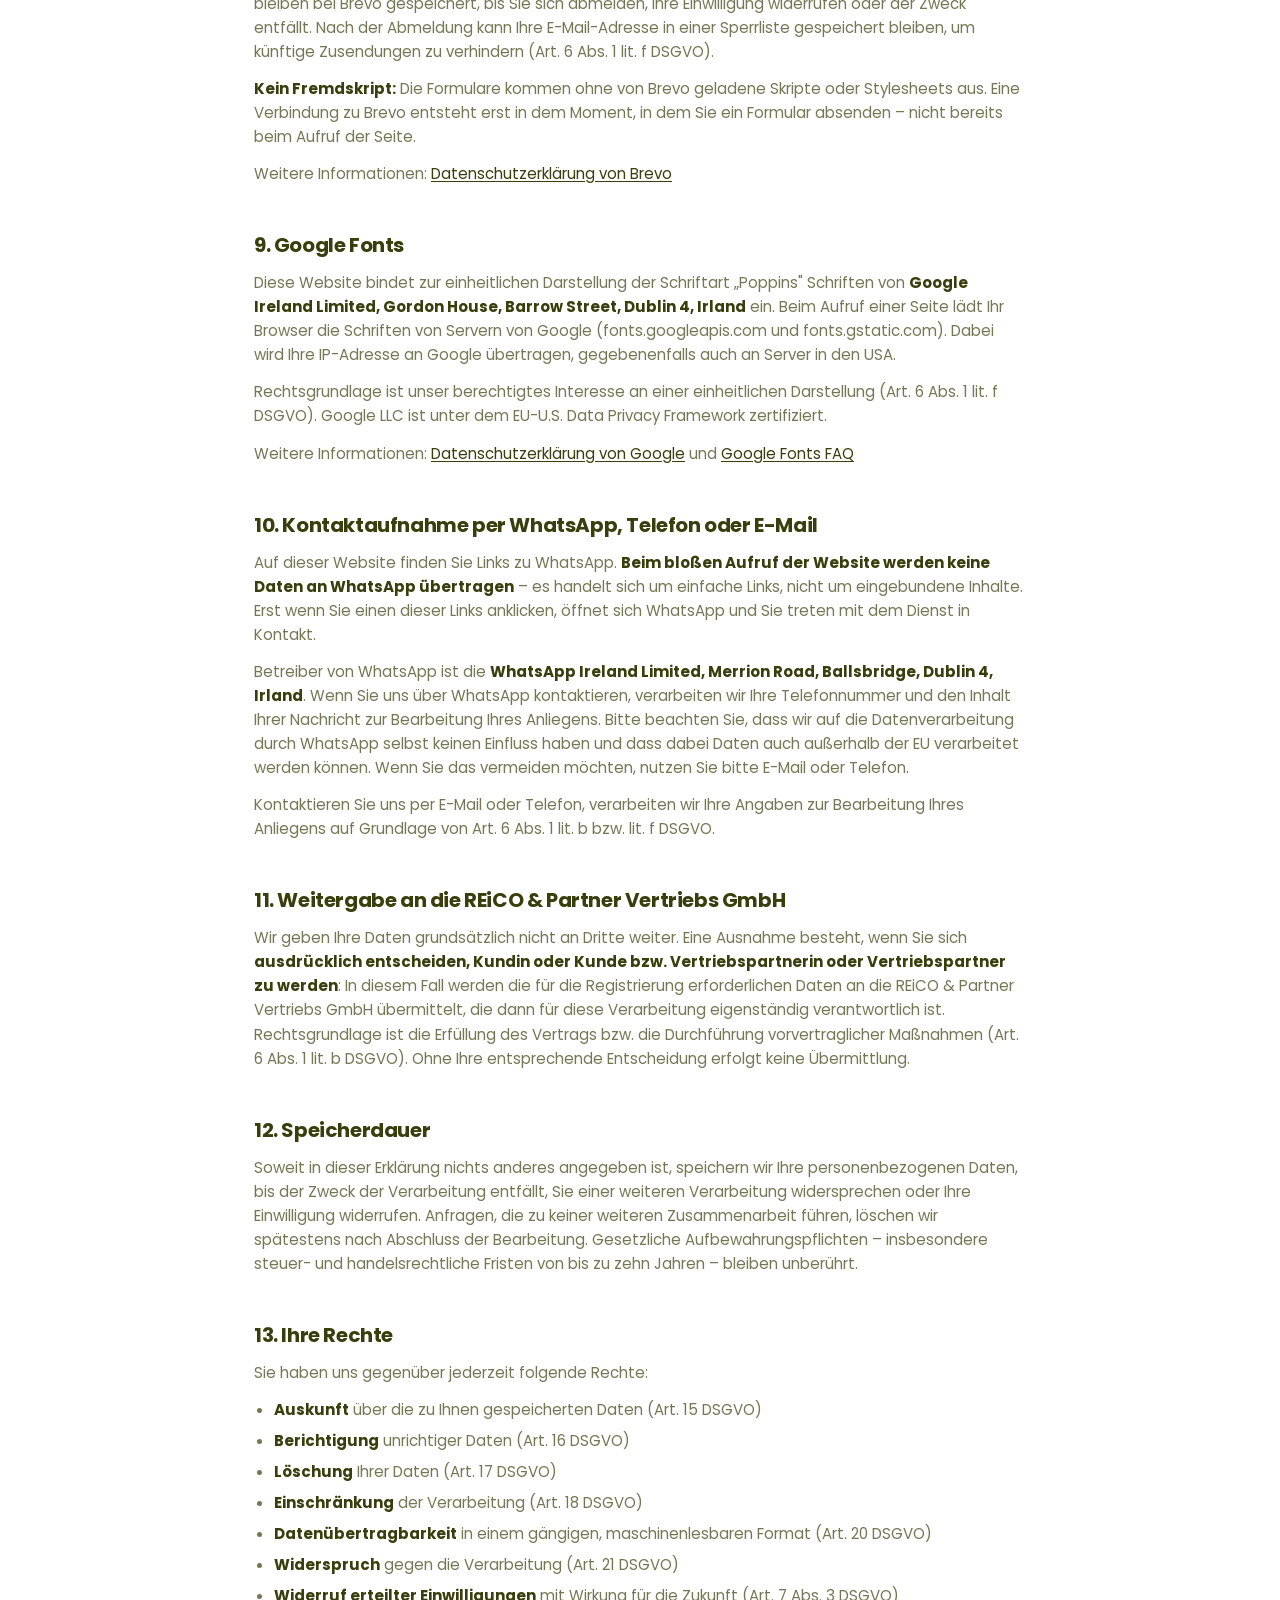
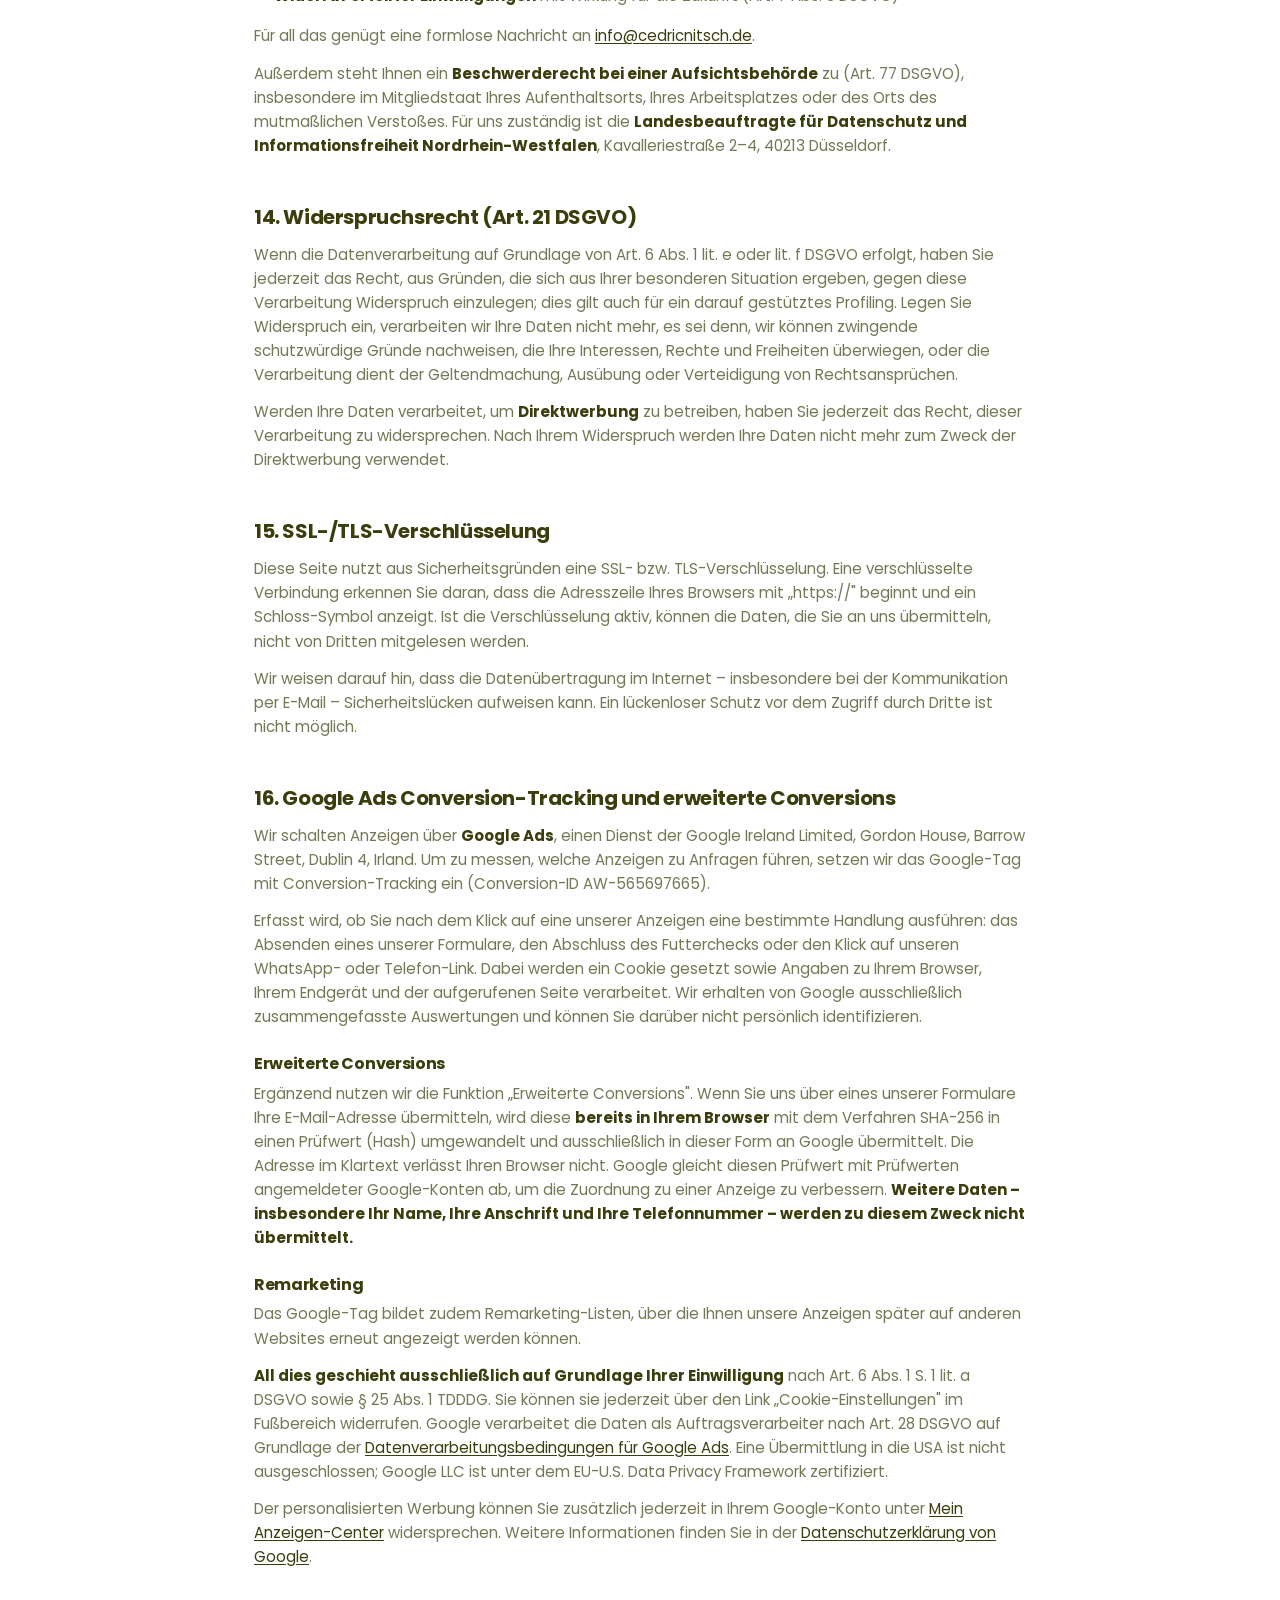
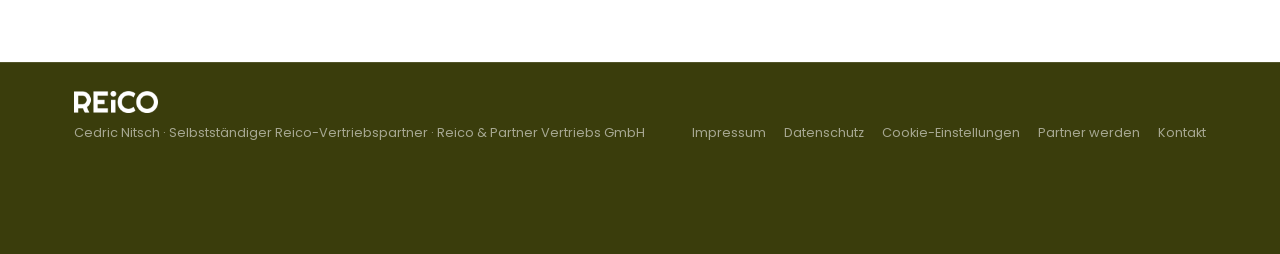
==== commit 951c24d6: "Datenschutzerklaerung an das Tracking anpassen Drei Aussagen waren nach dem Einbau von Cookiebot und" ====
--- a/datenschutz.html
+++ b/datenschutz.html
@@ -3,9 +3,50 @@
 <head>
 <meta charset="UTF-8">
 <meta name="viewport" content="width=device-width, initial-scale=1.0">
+
+    <!-- 1. Cookiebot - muss das erste Script im head sein, sonst kann es die
+         folgenden Skripte nicht steuern -->
+    <script id="Cookiebot" src="https://consent.cookiebot.com/uc.js" data-cbid="2bcd0408-1135-44f6-bfe4-588b4e80b0f3" data-blockingmode="auto" type="text/javascript"></script>
+
+    <!-- 2. Google Consent Mode v2 - alle vier Signale stehen bis zur
+         Einwilligung auf "denied" -->
+    <script data-cookieconsent="ignore">
+      window.dataLayer = window.dataLayer || [];
+      function gtag() { dataLayer.push(arguments); }
+      gtag("consent", "default", {
+        ad_personalization: "denied",
+        ad_storage: "denied",
+        ad_user_data: "denied",
+        analytics_storage: "denied",
+        functionality_storage: "denied",
+        personalization_storage: "denied",
+        security_storage: "granted",
+        wait_for_update: 500,
+      });
+      gtag("set", "ads_data_redaction", true);
+      gtag("set", "url_passthrough", false);
+    </script>
+
+    <!-- 3. Google Tag - laedt, haelt sich bis zur Einwilligung aber zurueck -->
+    <script async src="https://www.googletagmanager.com/gtag/js?id=AW-565697665" data-cookieconsent="ignore"></script>
+    <script data-cookieconsent="ignore">
+      gtag('js', new Date());
+      gtag('config', 'AW-565697665');
+    </script>
+
 <title>Datenschutzerklärung | Cedric Nitsch – Selbstständiger REiCO Vertriebspartner</title>
 <meta name="description" content="Datenschutzerklärung nach DSGVO für die Website von Cedric Nitsch, selbstständiger Vertriebspartner der REiCO &amp; Partner Vertriebs GmbH.">
 <meta name="robots" content="noindex, follow">
+
+<!-- Favicon: das "R" aus dem REiCO-Logo auf dem Alge-Grundton der Seite.
+     Der vollstaendige Schriftzug funktioniert im Quadrat nicht (zu breit),
+     deshalb nur der Buchstabe - aus der Original-Logodatei geschnitten,
+     nicht nachgebaut. -->
+<link rel="icon" href="/favicon.ico" sizes="any">
+<link rel="icon" type="image/png" sizes="96x96" href="/img/favicon-96x96.png">
+<link rel="apple-touch-icon" sizes="180x180" href="/img/apple-touch-icon.png">
+<link rel="manifest" href="/site.webmanifest">
+<meta name="theme-color" content="#3A3D0C">
 
 <link rel="preconnect" href="https://fonts.googleapis.com">
 <link rel="preconnect" href="https://fonts.gstatic.com" crossorigin>
@@ -39,7 +80,7 @@
   <div class="wrap legal-inner">
 
     <h1>Datenschutzerklärung</h1>
-    <p class="updated">Informationen zur Verarbeitung personenbezogener Daten nach Art. 13 DSGVO · Stand: August 2026</p>
+    <p class="updated">Informationen zur Verarbeitung personenbezogener Daten nach Art. 13 DSGVO · Stand: September 2026</p>
 
     <div class="legal-toc">
       <ol>
@@ -47,7 +88,7 @@
         <li><a href="#dse-2">Überblick: welche Daten wofür</a></li>
         <li><a href="#dse-3">Hosting (GitHub Pages)</a></li>
         <li><a href="#dse-4">Server-Log-Dateien</a></li>
-        <li><a href="#dse-5">Cookies und lokale Speicherung</a></li>
+        <li><a href="#dse-5">Cookies, lokale Speicherung und Einwilligungsverwaltung</a></li>
         <li><a href="#dse-6">Futtercheck</a></li>
         <li><a href="#dse-7">Kontakt- und Anforderungsformulare</a></li>
         <li><a href="#dse-8">E-Mail-Versand über Brevo</a></li>
@@ -58,7 +99,7 @@
         <li><a href="#dse-13">Ihre Rechte</a></li>
         <li><a href="#dse-14">Widerspruchsrecht (Art. 21 DSGVO)</a></li>
         <li><a href="#dse-15">SSL-/TLS-Verschlüsselung</a></li>
-        <li><a href="#dse-16">Analyse-Tools und Werbung</a></li>
+        <li><a href="#dse-16">Google Ads Conversion-Tracking und erweiterte Conversions</a></li>
       </ol>
     </div>
 
@@ -117,8 +158,12 @@
       </tbody>
     </table>
     <p>
-      <strong>Es gibt auf dieser Website kein Tracking, keine Werbe-Pixel und keine
-      Analyse-Cookies.</strong> Es werden keine Nutzungsprofile gebildet.
+      Darüber hinaus setzen wir <strong>Google Ads Conversion-Tracking</strong> ein, um zu
+      messen, welche unserer Anzeigen zu Anfragen führen. Das geschieht
+      <strong>ausschließlich mit Ihrer Einwilligung</strong>; ohne Einwilligung werden keine
+      Daten zu Werbezwecken verarbeitet. Einzelheiten finden Sie in den Abschnitten 5 und 16.
+      Analyse-Dienste wie Google Analytics und ein Meta-Pixel werden <strong>nicht</strong>
+      eingesetzt.
     </p>
 
     <h2 id="dse-3">3. Hosting (GitHub Pages)</h2>
@@ -159,17 +204,44 @@
       Interesse an der technisch fehlerfreien Darstellung und der Sicherheit dieser Website.
     </p>
 
-    <h2 id="dse-5">5. Cookies und lokale Speicherung</h2>
-    <p>
-      Diese Website setzt <strong>keine eigenen Cookies</strong> und speichert nichts dauerhaft
-      in Ihrem Browser. Ihre Antworten im Futtercheck werden ausschließlich flüchtig im
-      Arbeitsspeicher Ihres Browsers gehalten und sind spätestens beim Schließen oder Neuladen
-      der Seite verschwunden – es sei denn, Sie senden sie am Ende bewusst ab.
-    </p>
-    <p>
-      Ein Cookie-Banner ist deshalb nicht erforderlich. Sollten künftig einwilligungspflichtige
-      Dienste eingesetzt werden, wird zuvor eine Einwilligung eingeholt und diese Erklärung
-      aktualisiert.
+    <h2 id="dse-5">5. Cookies, lokale Speicherung und Einwilligungsverwaltung</h2>
+    <p>
+      Ihre Antworten im Futtercheck werden ausschließlich flüchtig im Arbeitsspeicher Ihres
+      Browsers gehalten und sind spätestens beim Schließen oder Neuladen der Seite
+      verschwunden – es sei denn, Sie senden sie am Ende bewusst ab.
+    </p>
+
+    <h3>Einwilligungsverwaltung (Cookiebot)</h3>
+    <p>
+      Für das Einholen und Verwalten Ihrer Einwilligung nutzen wir das
+      Consent-Management-Tool <strong>Cookiebot</strong> der Usercentrics A/S,
+      Havnegade 39, 1058 Kopenhagen, Dänemark. Beim ersten Aufruf der Website wird Ihnen ein
+      Auswahldialog angezeigt. Cookiebot speichert Ihre Entscheidung in einem Cookie
+      („CookieConsent"), damit der Dialog nicht bei jedem Seitenaufruf erneut erscheint, und
+      protokolliert die Einwilligung zum Nachweis (Rechenschaftspflicht nach Art. 5 Abs. 2
+      DSGVO). Dabei werden Ihre gekürzte IP-Adresse, Datum und Uhrzeit, Browserangaben sowie
+      der Umfang Ihrer Einwilligung verarbeitet.
+    </p>
+    <p>
+      Rechtsgrundlage ist unsere rechtliche Verpflichtung, Einwilligungen einzuholen und
+      nachzuweisen (Art. 6 Abs. 1 lit. c DSGVO), sowie unser berechtigtes Interesse an einem
+      rechtskonformen Websitebetrieb (Art. 6 Abs. 1 lit. f DSGVO).
+    </p>
+
+    <h3>Cookies zu Werbezwecken</h3>
+    <p>
+      Erst <strong>nachdem</strong> Sie eingewilligt haben, werden Cookies und vergleichbare
+      Technologien für das in Abschnitt 16 beschriebene Google Ads Conversion-Tracking
+      eingesetzt. Lehnen Sie ab oder treffen Sie keine Auswahl, unterbleibt dies. Wir nutzen
+      dafür den <strong>Google Consent Mode v2</strong>: Die Google-Dienste werden zwar
+      geladen, erhalten aber bis zu Ihrer Einwilligung das Signal, keine Cookies zu setzen und
+      keine personenbezogenen Werbedaten zu verarbeiten.
+    </p>
+    <p>
+      <strong>Ihre Einwilligung können Sie jederzeit mit Wirkung für die Zukunft
+      widerrufen</strong> – über den Link „Cookie-Einstellungen" im Fußbereich jeder Seite.
+      Rechtsgrundlage für einwilligungspflichtige Speicherung ist § 25 Abs. 1 TDDDG in
+      Verbindung mit Art. 6 Abs. 1 S. 1 lit. a DSGVO.
     </p>
 
     <h2 id="dse-6">6. Futtercheck</h2>
@@ -282,14 +354,6 @@
       Weitere Informationen: <a href="https://policies.google.com/privacy" target="_blank" rel="noopener">Datenschutzerklärung von Google</a> und
       <a href="https://developers.google.com/fonts/faq" target="_blank" rel="noopener">Google Fonts FAQ</a>
     </p>
-    <div class="legal-box">
-      <p>
-        <strong>Hinweis an den Betreiber (diesen Kasten vor dem Livegang entfernen):</strong>
-        Sobald die Schriften selbst gehostet werden – siehe die Anleitung in
-        <code>assets/css/style.css</code> –, entfällt jede Übertragung an Google.
-        Löschen Sie dann diesen gesamten Abschnitt 9 samt Eintrag im Inhaltsverzeichnis.
-      </p>
-    </div>
 
     <h2 id="dse-10">10. Kontaktaufnahme per WhatsApp, Telefon oder E-Mail</h2>
     <p>
@@ -384,12 +448,54 @@
       dem Zugriff durch Dritte ist nicht möglich.
     </p>
 
-    <h2 id="dse-16">16. Analyse-Tools und Werbung</h2>
-    <p>
-      Auf dieser Website werden <strong>keine Analyse-, Tracking- oder Werbedienste</strong>
-      eingesetzt. Es sind insbesondere kein Google Analytics, kein Meta-Pixel und keine
-      Retargeting-Dienste eingebunden. Sollte sich das ändern, wird diese
-      Datenschutzerklärung vorher angepasst und – wo erforderlich – eine Einwilligung eingeholt.
+    <h2 id="dse-16">16. Google Ads Conversion-Tracking und erweiterte Conversions</h2>
+    <p>
+      Wir schalten Anzeigen über <strong>Google Ads</strong>, einen Dienst der Google Ireland
+      Limited, Gordon House, Barrow Street, Dublin 4, Irland. Um zu messen, welche Anzeigen zu
+      Anfragen führen, setzen wir das Google-Tag mit Conversion-Tracking ein
+      (Conversion-ID AW-565697665).
+    </p>
+    <p>
+      Erfasst wird, ob Sie nach dem Klick auf eine unserer Anzeigen eine bestimmte Handlung
+      ausführen: das Absenden eines unserer Formulare, den Abschluss des Futterchecks oder den
+      Klick auf unseren WhatsApp- oder Telefon-Link. Dabei werden ein Cookie gesetzt sowie
+      Angaben zu Ihrem Browser, Ihrem Endgerät und der aufgerufenen Seite verarbeitet. Wir
+      erhalten von Google ausschließlich zusammengefasste Auswertungen und können Sie darüber
+      nicht persönlich identifizieren.
+    </p>
+
+    <h3>Erweiterte Conversions</h3>
+    <p>
+      Ergänzend nutzen wir die Funktion „Erweiterte Conversions". Wenn Sie uns über eines
+      unserer Formulare Ihre E-Mail-Adresse übermitteln, wird diese <strong>bereits in Ihrem
+      Browser</strong> mit dem Verfahren SHA-256 in einen Prüfwert (Hash) umgewandelt und
+      ausschließlich in dieser Form an Google übermittelt. Die Adresse im Klartext verlässt
+      Ihren Browser nicht. Google gleicht diesen Prüfwert mit Prüfwerten angemeldeter
+      Google-Konten ab, um die Zuordnung zu einer Anzeige zu verbessern.
+      <strong>Weitere Daten – insbesondere Ihr Name, Ihre Anschrift und Ihre Telefonnummer –
+      werden zu diesem Zweck nicht übermittelt.</strong>
+    </p>
+
+    <h3>Remarketing</h3>
+    <p>
+      Das Google-Tag bildet zudem Remarketing-Listen, über die Ihnen unsere Anzeigen später auf
+      anderen Websites erneut angezeigt werden können.
+    </p>
+
+    <p>
+      <strong>All dies geschieht ausschließlich auf Grundlage Ihrer Einwilligung</strong> nach
+      Art. 6 Abs. 1 S. 1 lit. a DSGVO sowie § 25 Abs. 1 TDDDG. Sie können sie jederzeit über den
+      Link „Cookie-Einstellungen" im Fußbereich widerrufen. Google verarbeitet die Daten als
+      Auftragsverarbeiter nach Art. 28 DSGVO auf Grundlage der
+      <a href="https://privacy.google.com/businesses/processorterms/" target="_blank" rel="noopener">Datenverarbeitungsbedingungen für Google Ads</a>.
+      Eine Übermittlung in die USA ist nicht ausgeschlossen; Google LLC ist unter dem
+      EU-U.S. Data Privacy Framework zertifiziert.
+    </p>
+    <p>
+      Der personalisierten Werbung können Sie zusätzlich jederzeit in Ihrem Google-Konto unter
+      <a href="https://myadcenter.google.com" target="_blank" rel="noopener">Mein Anzeigen-Center</a>
+      widersprechen. Weitere Informationen finden Sie in der
+      <a href="https://policies.google.com/privacy" target="_blank" rel="noopener">Datenschutzerklärung von Google</a>.
     </p>
 
   </div>
@@ -406,6 +512,7 @@
     <div class="footer-links">
       <a href="impressum.html">Impressum</a>
       <a href="datenschutz.html">Datenschutz</a>
+      <a href="#" onclick="if(window.Cookiebot){Cookiebot.renew();}return false;">Cookie-Einstellungen</a>
       <a href="partner.html">Partner werden</a>
       <a href="index.html#kontakt">Kontakt</a>
     </div>
--- a/assets/css/style.css
+++ b/assets/css/style.css
@@ -111,6 +111,25 @@
   .btn-outline:hover{ background: var(--kristall); color: var(--alge); }
   .btn-small{ padding: 9px 16px; font-size:0.8rem; }
 
+  /* Haupt-CTA: bewusst groesser als ein normaler Button, damit in der
+     Hero-Sektion eindeutig ist, was der erste Schritt sein soll. */
+  .btn-lg{ padding:17px 32px; font-size:1.02rem; }
+  .btn-lg .btn-icon{ width:20px; height:20px; }
+
+  /* Dezenter, langsamer Puls auf dem Schein des Buttons - zieht den Blick,
+     ohne zu zappeln. Beim Hovern haelt er an, damit der normale
+     Hover-Effekt sichtbar bleibt. Wer im Betriebssystem "Bewegung
+     reduzieren" eingestellt hat, bekommt gar keine Animation. */
+  @keyframes cta-puls{
+    0%, 100%{ box-shadow: 0 6px 18px rgba(255,152,136,0.45); }
+    50%     { box-shadow: 0 10px 30px rgba(255,152,136,0.85); }
+  }
+  .btn-puls{ animation: cta-puls 2.8s ease-in-out infinite; }
+  .btn-puls:hover{ animation:none; }
+  @media (prefers-reduced-motion: reduce){
+    .btn-puls{ animation:none; }
+  }
+
 
   /* ---------- HERO ---------- */
   .hero{
@@ -169,6 +188,10 @@
   .hero-ctas{
     display:flex;
     flex-wrap:wrap;
+    /* Ohne align-items werden alle Buttons auf die Hoehe des groessten
+       gestreckt - der Haupt-CTA waere dann nicht mehr sichtbar groesser
+       als die Nebenwege. */
+    align-items:center;
     gap:14px;
     margin-bottom:26px;
   }
@@ -457,6 +480,17 @@
   input::placeholder, textarea::placeholder{ color: rgba(255,255,255,0.4); }
   textarea{ resize:vertical; min-height:90px; }
 
+  /* Das <select> selbst ist bewusst weiss auf dunkel (passt zum Formular),
+     aber die aufgeklappte Optionsliste rendert der Browser mit einem
+     eigenen, meist hellen Hintergrund - darin wuerde weisser Text
+     verschwinden und war nur beim Hover (Systemfarbe) kurz zu erkennen.
+     Deshalb fuer die <option>-Elemente Text und Hintergrund explizit
+     dunkel-auf-hell setzen, unabhaengig vom umgebenden Formular. */
+  select option{
+    color: var(--alge);
+    background: var(--weiss);
+  }
+
   /* ---------- FOOTER ---------- */
   footer{
     background: var(--alge);
@@ -502,8 +536,15 @@
   @keyframes pulse{
     0%{ opacity:1; } 50%{ opacity:0.3; } 100%{ opacity:1; }
   }
+  /* Zwei Beschriftungen, je nach Platz: bis 480px die Kurzform.
+     Vorher stand am kurzen Label ein "style=display:none" direkt im HTML -
+     das ueberstimmt jede CSS-Regel, dadurch war auf dem Handy gar kein Text
+     zu sehen, nur der pulsierende Punkt. Inline-Style ist raus, gesteuert
+     wird jetzt komplett hier. */
+  .sticky-wa span.wa-label-short{ display:none; }
   @media(max-width:480px){
     .sticky-wa span.wa-label-full{ display:none; }
+    .sticky-wa span.wa-label-short{ display:inline; }
   }
 
 
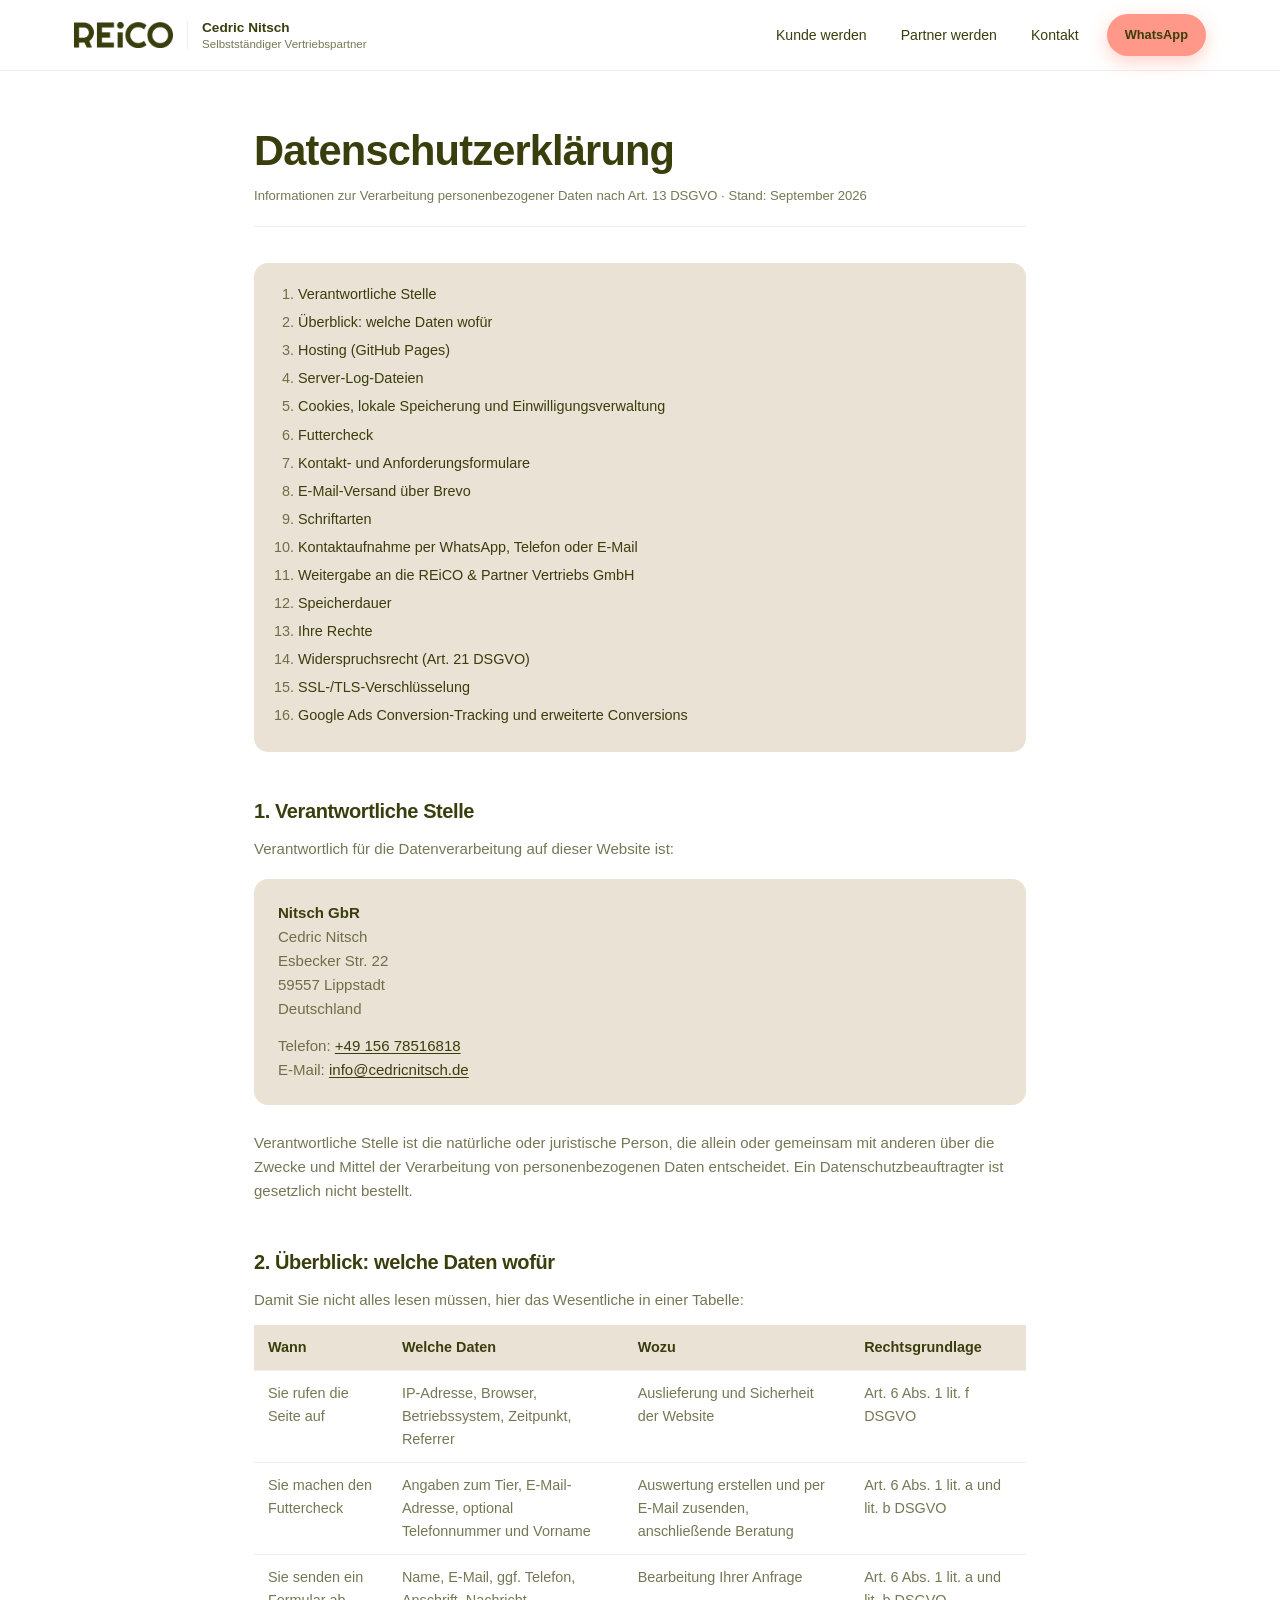
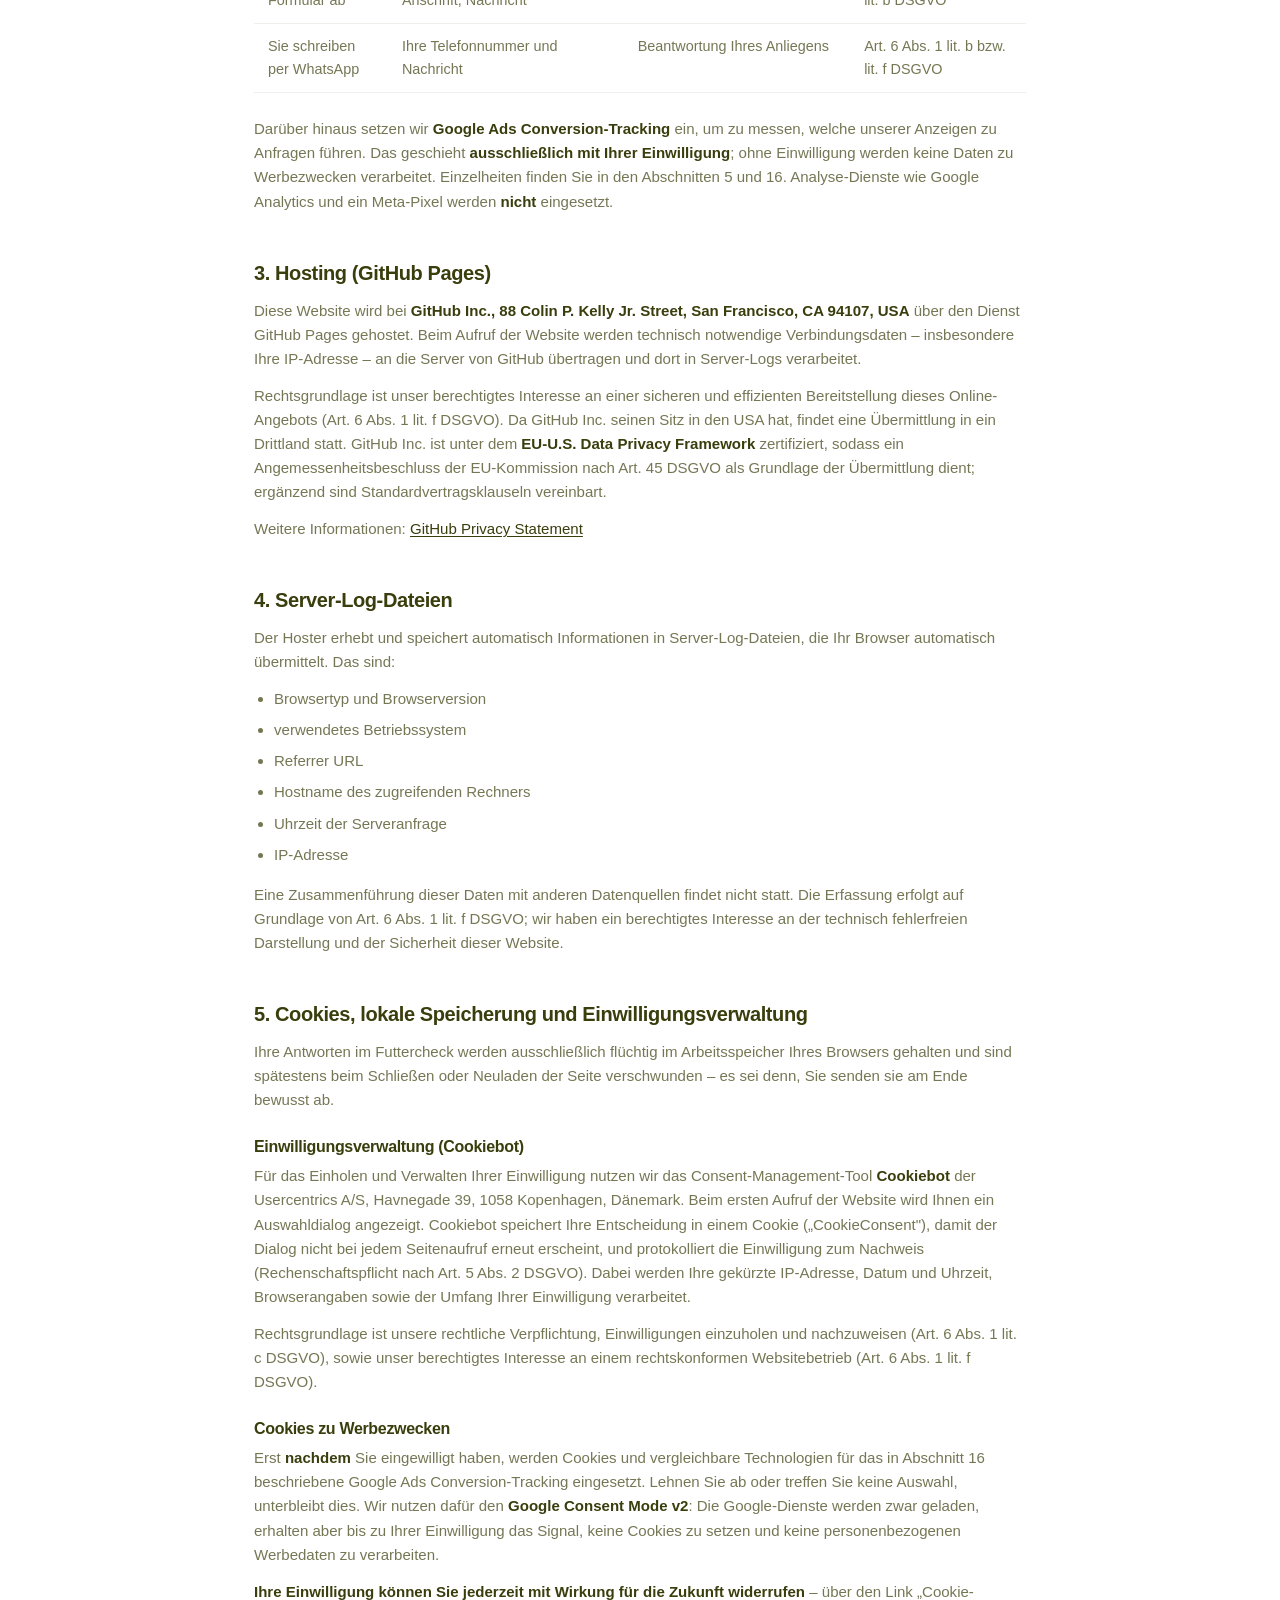
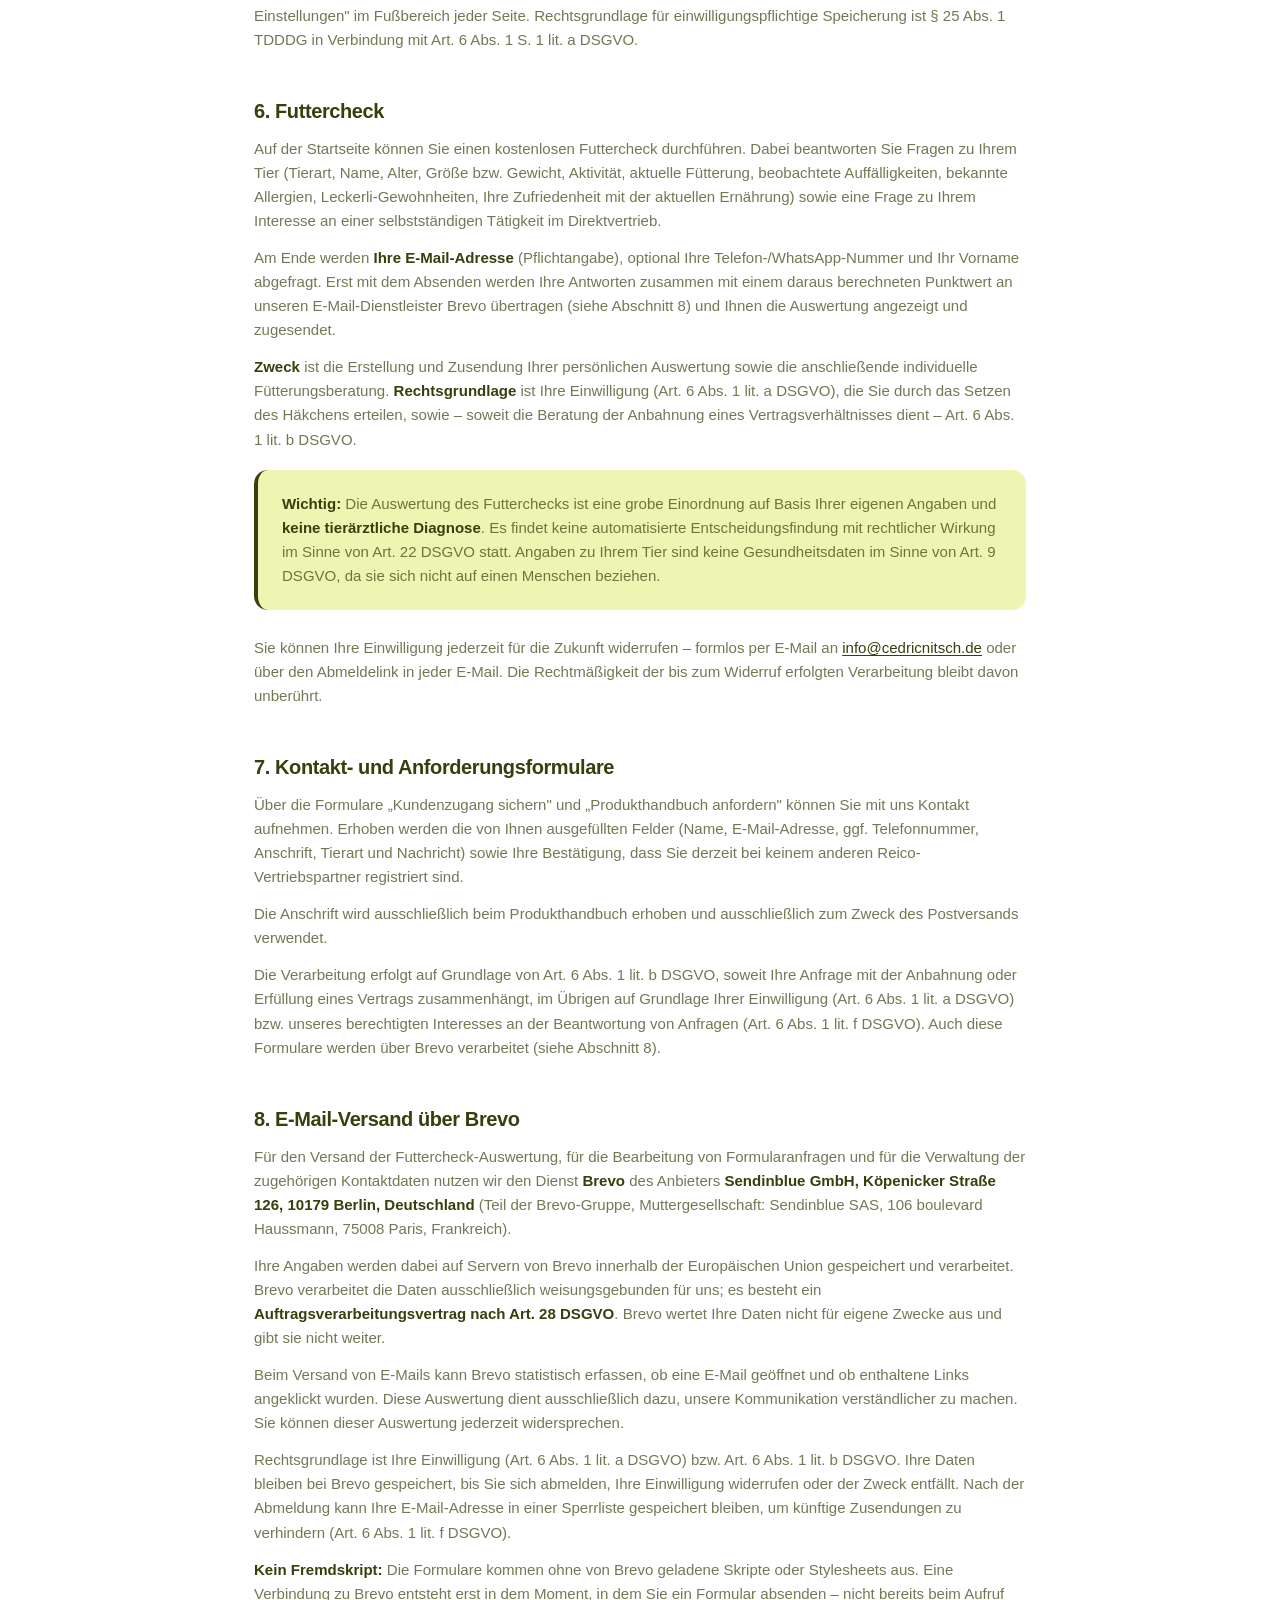
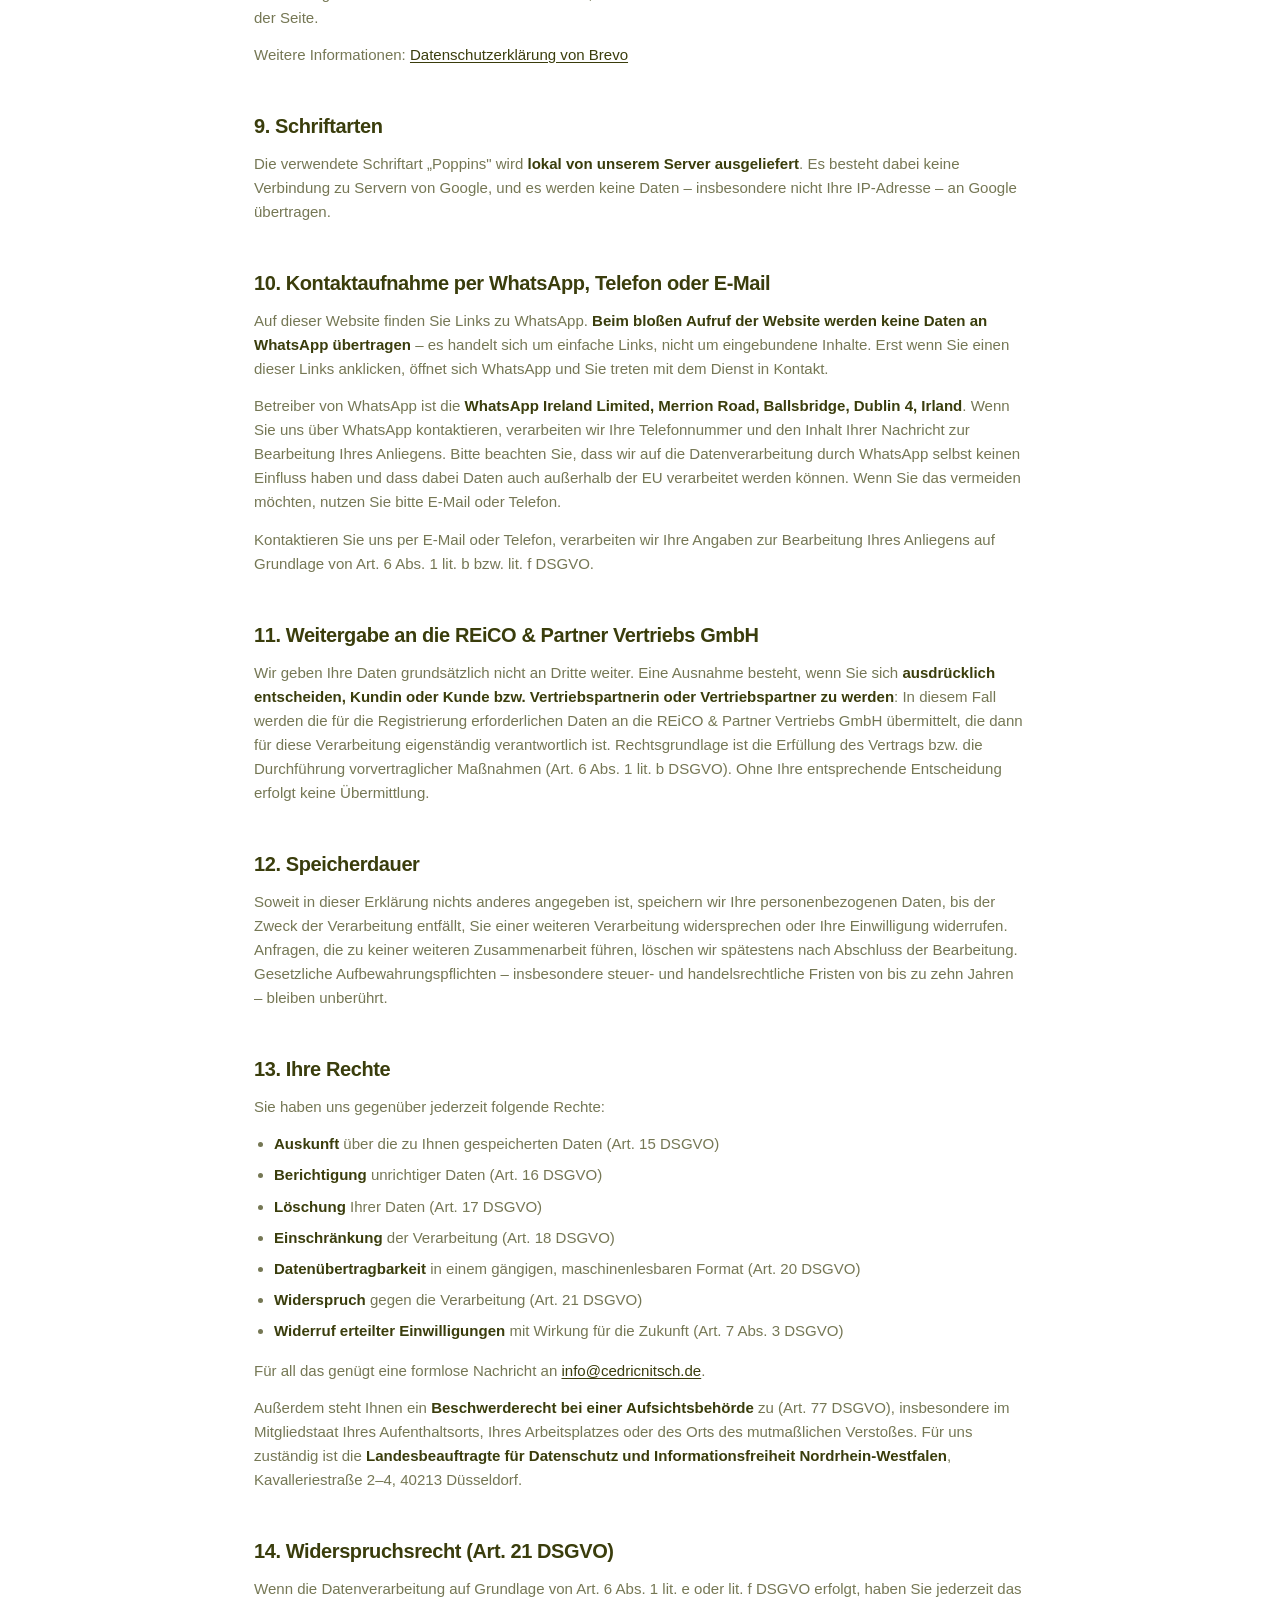
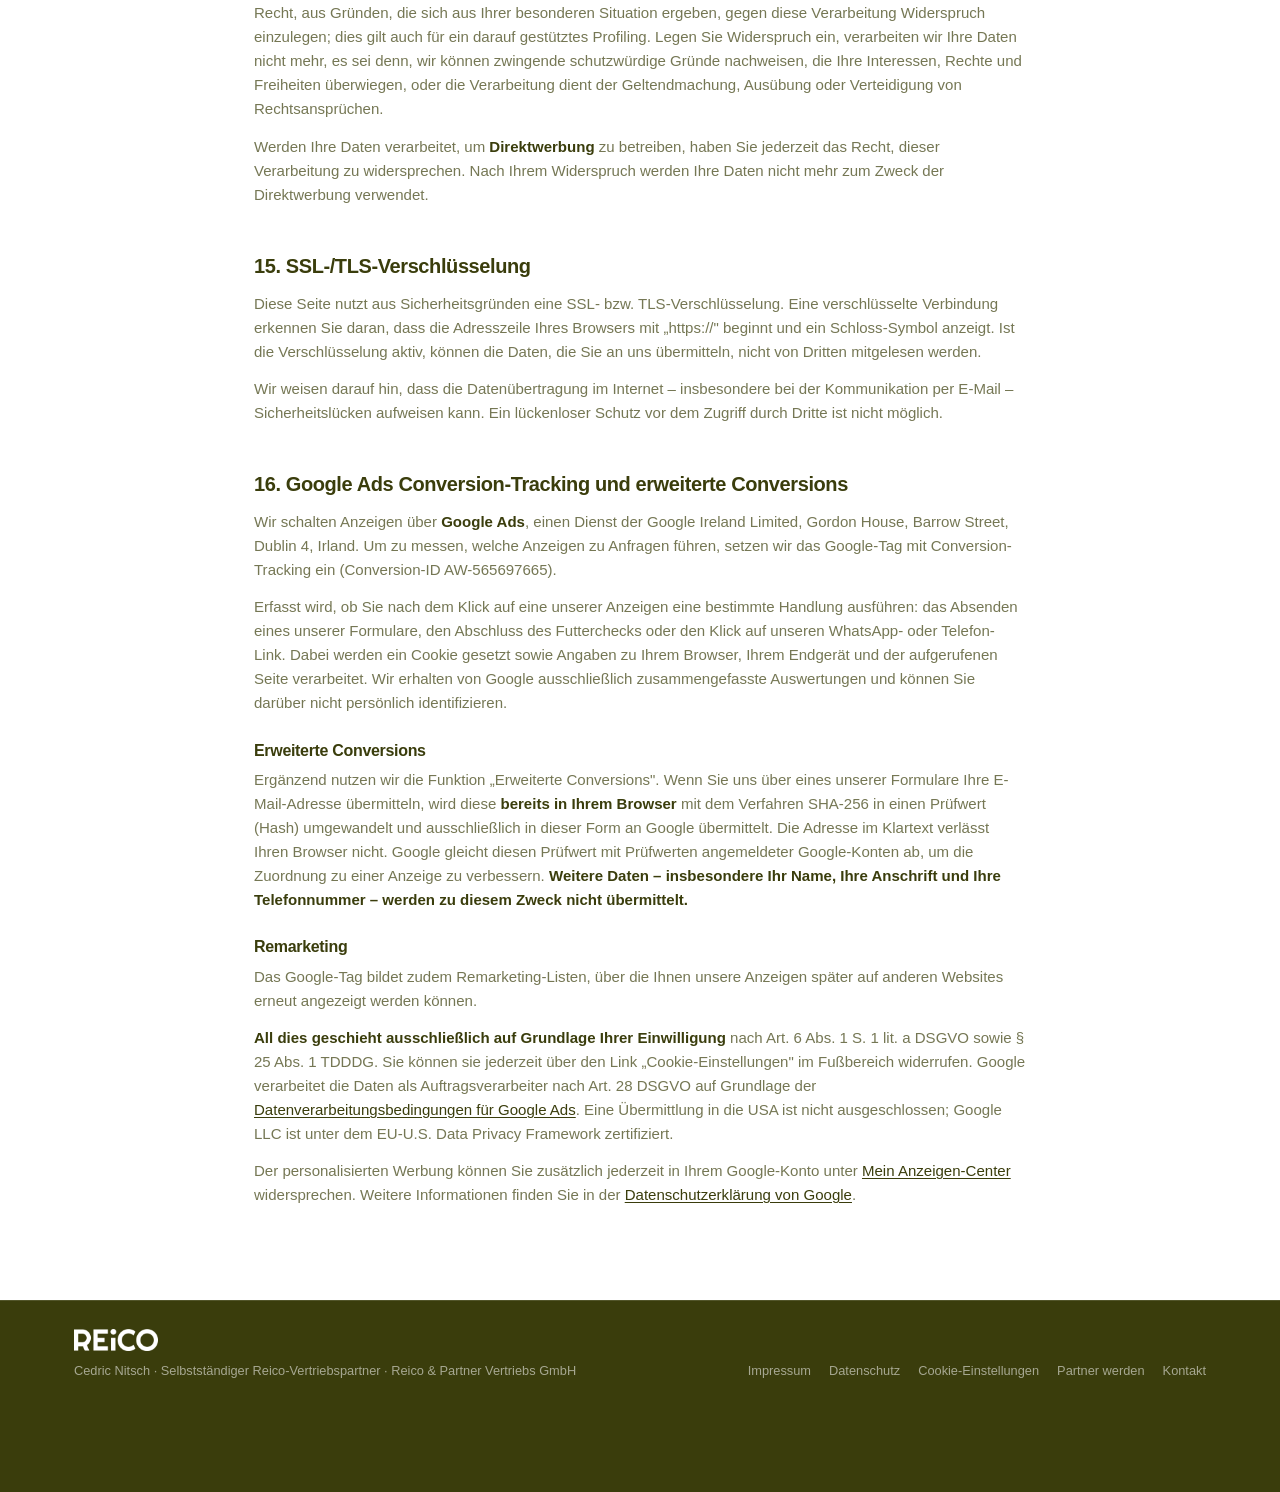
==== commit 81060d97: "Poppins lokal ausliefern statt von Google laden Die Schriften wurden bei jedem Seitenaufruf von font" ====
--- a/datenschutz.html
+++ b/datenschutz.html
@@ -48,9 +48,6 @@
 <link rel="manifest" href="/site.webmanifest">
 <meta name="theme-color" content="#3A3D0C">
 
-<link rel="preconnect" href="https://fonts.googleapis.com">
-<link rel="preconnect" href="https://fonts.gstatic.com" crossorigin>
-<link href="https://fonts.googleapis.com/css2?family=Poppins:wght@300;400;500;600;700;800&display=swap" rel="stylesheet">
 <link rel="stylesheet" href="assets/css/style.css">
 </head>
 <body>
@@ -92,7 +89,7 @@
         <li><a href="#dse-6">Futtercheck</a></li>
         <li><a href="#dse-7">Kontakt- und Anforderungsformulare</a></li>
         <li><a href="#dse-8">E-Mail-Versand über Brevo</a></li>
-        <li><a href="#dse-9">Google Fonts</a></li>
+        <li><a href="#dse-9">Schriftarten</a></li>
         <li><a href="#dse-10">Kontaktaufnahme per WhatsApp, Telefon oder E-Mail</a></li>
         <li><a href="#dse-11">Weitergabe an die REiCO &amp; Partner Vertriebs GmbH</a></li>
         <li><a href="#dse-12">Speicherdauer</a></li>
@@ -337,22 +334,11 @@
       Weitere Informationen: <a href="https://www.brevo.com/de/legal/privacypolicy/" target="_blank" rel="noopener">Datenschutzerklärung von Brevo</a>
     </p>
 
-    <h2 id="dse-9">9. Google Fonts</h2>
-    <p>
-      Diese Website bindet zur einheitlichen Darstellung der Schriftart „Poppins" Schriften
-      von <strong>Google Ireland Limited, Gordon House, Barrow Street, Dublin 4, Irland</strong>
-      ein. Beim Aufruf einer Seite lädt Ihr Browser die Schriften von Servern von Google
-      (fonts.googleapis.com und fonts.gstatic.com). Dabei wird Ihre IP-Adresse an Google
-      übertragen, gegebenenfalls auch an Server in den USA.
-    </p>
-    <p>
-      Rechtsgrundlage ist unser berechtigtes Interesse an einer einheitlichen Darstellung
-      (Art. 6 Abs. 1 lit. f DSGVO). Google LLC ist unter dem EU-U.S. Data Privacy Framework
-      zertifiziert.
-    </p>
-    <p>
-      Weitere Informationen: <a href="https://policies.google.com/privacy" target="_blank" rel="noopener">Datenschutzerklärung von Google</a> und
-      <a href="https://developers.google.com/fonts/faq" target="_blank" rel="noopener">Google Fonts FAQ</a>
+    <h2 id="dse-9">9. Schriftarten</h2>
+    <p>
+      Die verwendete Schriftart „Poppins" wird <strong>lokal von unserem Server
+      ausgeliefert</strong>. Es besteht dabei keine Verbindung zu Servern von Google, und es
+      werden keine Daten – insbesondere nicht Ihre IP-Adresse – an Google übertragen.
     </p>
 
     <h2 id="dse-10">10. Kontaktaufnahme per WhatsApp, Telefon oder E-Mail</h2>
--- a/assets/css/style.css
+++ b/assets/css/style.css
@@ -966,41 +966,22 @@
 }
 
 /* ============================================================
-   SELBSTGEHOSTETE SCHRIFT (DSGVO)
-   ------------------------------------------------------------
-   Aktuell wird Poppins von fonts.googleapis.com geladen. Dabei
-   wird die IP-Adresse der Besucher an Google in die USA
-   uebertragen - das LG Muenchen I hat das 2022 (Az. 3 O 17493/20)
-   als DSGVO-Verstoss gewertet und Schadenersatz zugesprochen.
-
-   So stellst du um (ca. 10 Minuten, danach ist das Thema erledigt
-   und die Seite laedt sogar schneller):
-     1. https://gwfh.mranftl.com/fonts/poppins  oeffnen
-     2. Staerken 300, 400, 500, 600, 700, 800 auswaehlen
-     3. Charsets: latin + latin-ext
-     4. "Download files" -> ZIP entpacken
-     5. Alle .woff2-Dateien nach assets/fonts/ legen
-     6. In index.html und partner.html die drei <link>-Zeilen zu
-        fonts.googleapis.com / fonts.gstatic.com loeschen
-     7. Den Block unten von Kommentar befreien (die Zeichen
-        Slash-Stern davor und Stern-Slash dahinter entfernen)
-     8. In der Datenschutzerklaerung den Abschnitt "Google Fonts"
-        loeschen - dann stimmt sie wieder.
+   SCHRIFTEN - Poppins, lokal ausgeliefert
+   Keine Verbindung zu Google-Servern, keine IP-Uebertragung.
+   Subset latin, bezogen ueber google-webfonts-helper.
    ============================================================ */
-/*
 @font-face{ font-family:'Poppins'; font-style:normal; font-weight:300; font-display:swap;
-  src:url('../fonts/poppins-v22-latin-300.woff2') format('woff2'); }
+  src:url('../fonts/poppins-v24-latin-300.woff2') format('woff2'); }
 @font-face{ font-family:'Poppins'; font-style:normal; font-weight:400; font-display:swap;
-  src:url('../fonts/poppins-v22-latin-regular.woff2') format('woff2'); }
+  src:url('../fonts/poppins-v24-latin-regular.woff2') format('woff2'); }
 @font-face{ font-family:'Poppins'; font-style:normal; font-weight:500; font-display:swap;
-  src:url('../fonts/poppins-v22-latin-500.woff2') format('woff2'); }
+  src:url('../fonts/poppins-v24-latin-500.woff2') format('woff2'); }
 @font-face{ font-family:'Poppins'; font-style:normal; font-weight:600; font-display:swap;
-  src:url('../fonts/poppins-v22-latin-600.woff2') format('woff2'); }
+  src:url('../fonts/poppins-v24-latin-600.woff2') format('woff2'); }
 @font-face{ font-family:'Poppins'; font-style:normal; font-weight:700; font-display:swap;
-  src:url('../fonts/poppins-v22-latin-700.woff2') format('woff2'); }
+  src:url('../fonts/poppins-v24-latin-700.woff2') format('woff2'); }
 @font-face{ font-family:'Poppins'; font-style:normal; font-weight:800; font-display:swap;
-  src:url('../fonts/poppins-v22-latin-800.woff2') format('woff2'); }
-*/
+  src:url('../fonts/poppins-v24-latin-800.woff2') format('woff2'); }
 
 /* ============================================================
    RECHTSTEXTE (Impressum / Datenschutz)
